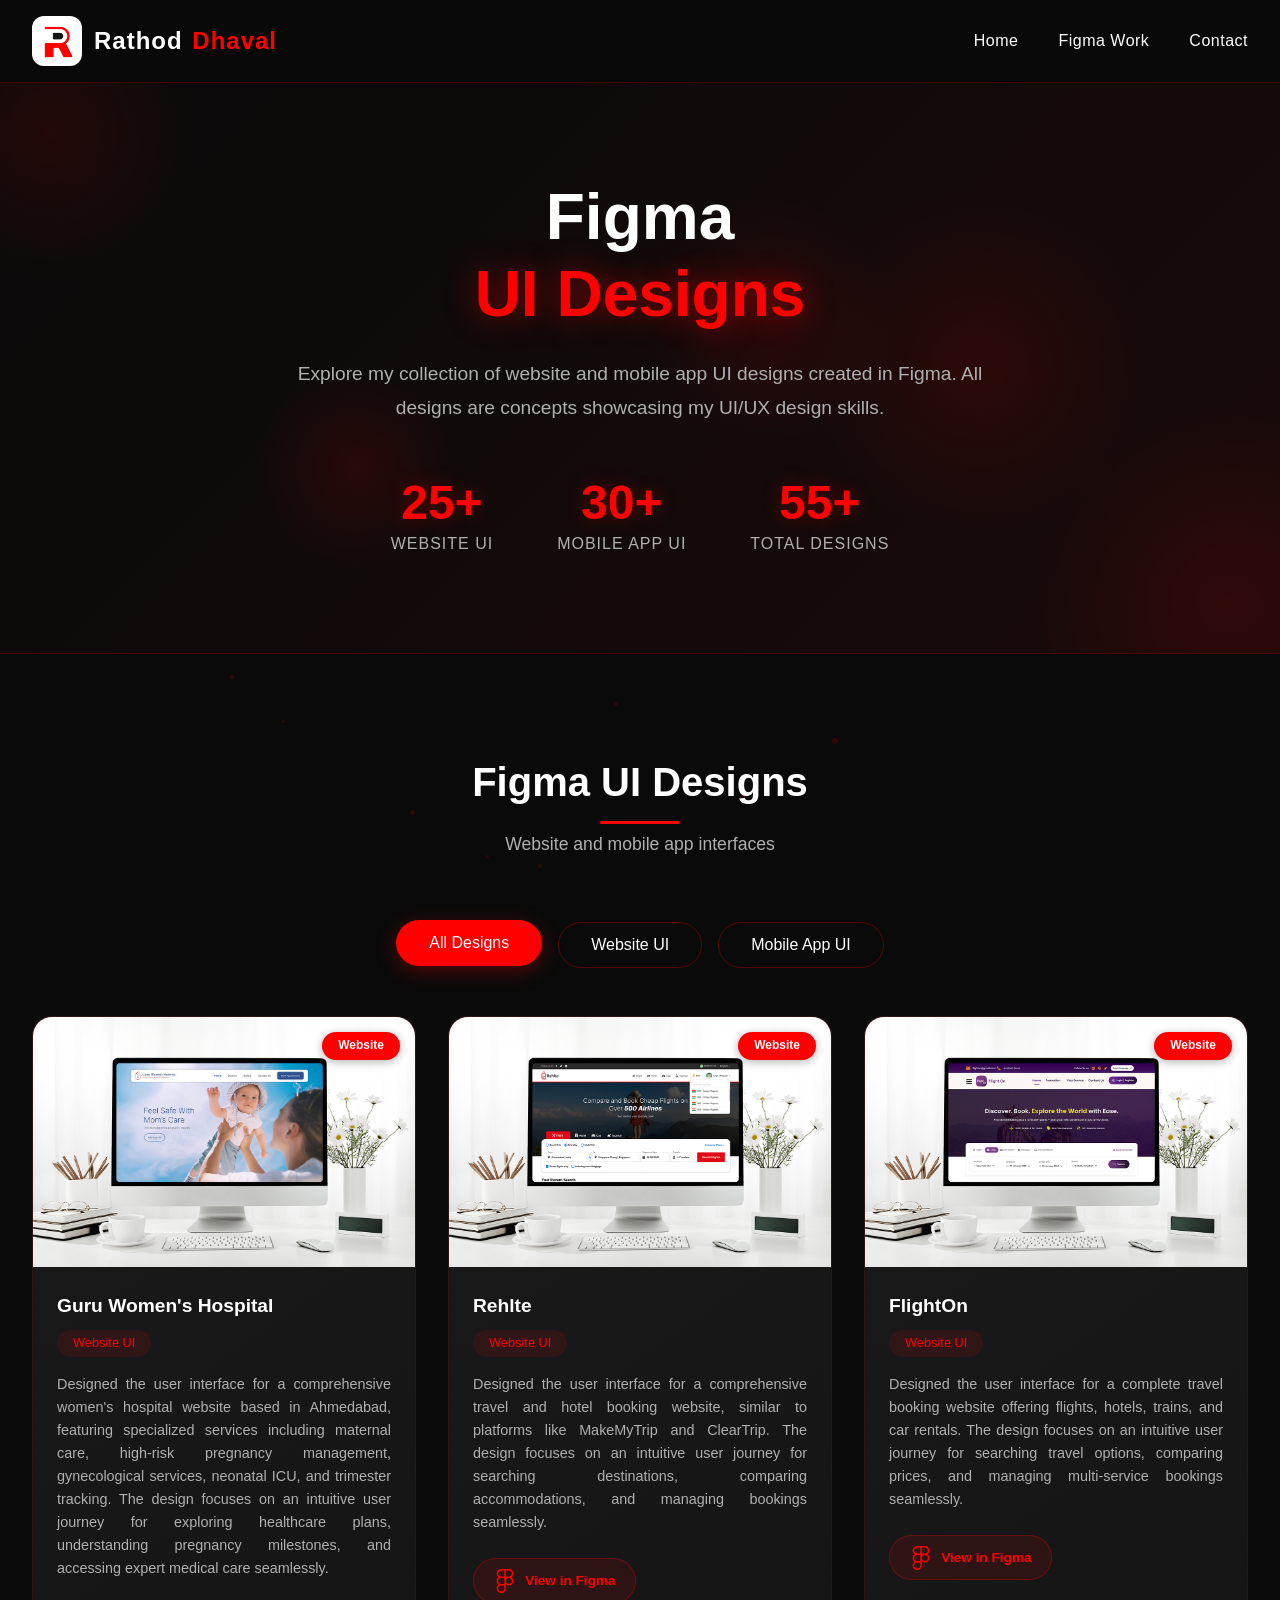
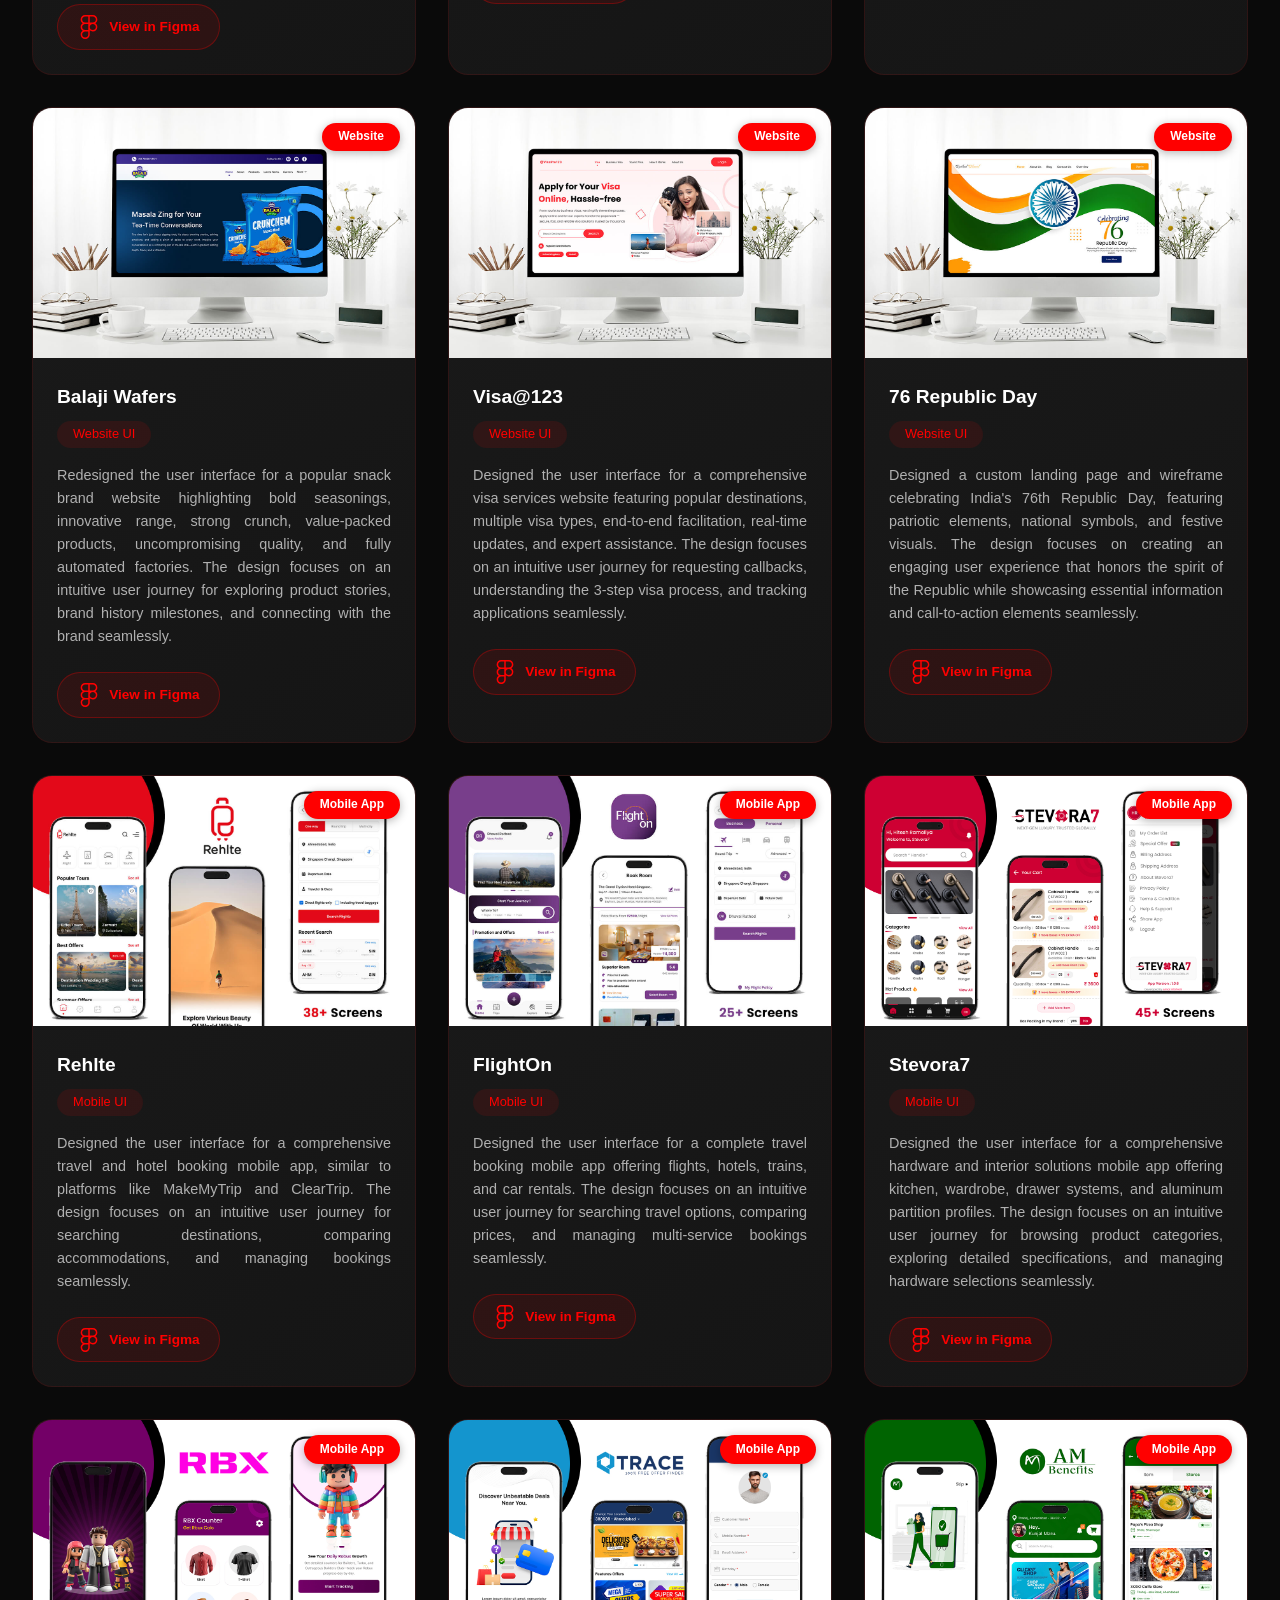
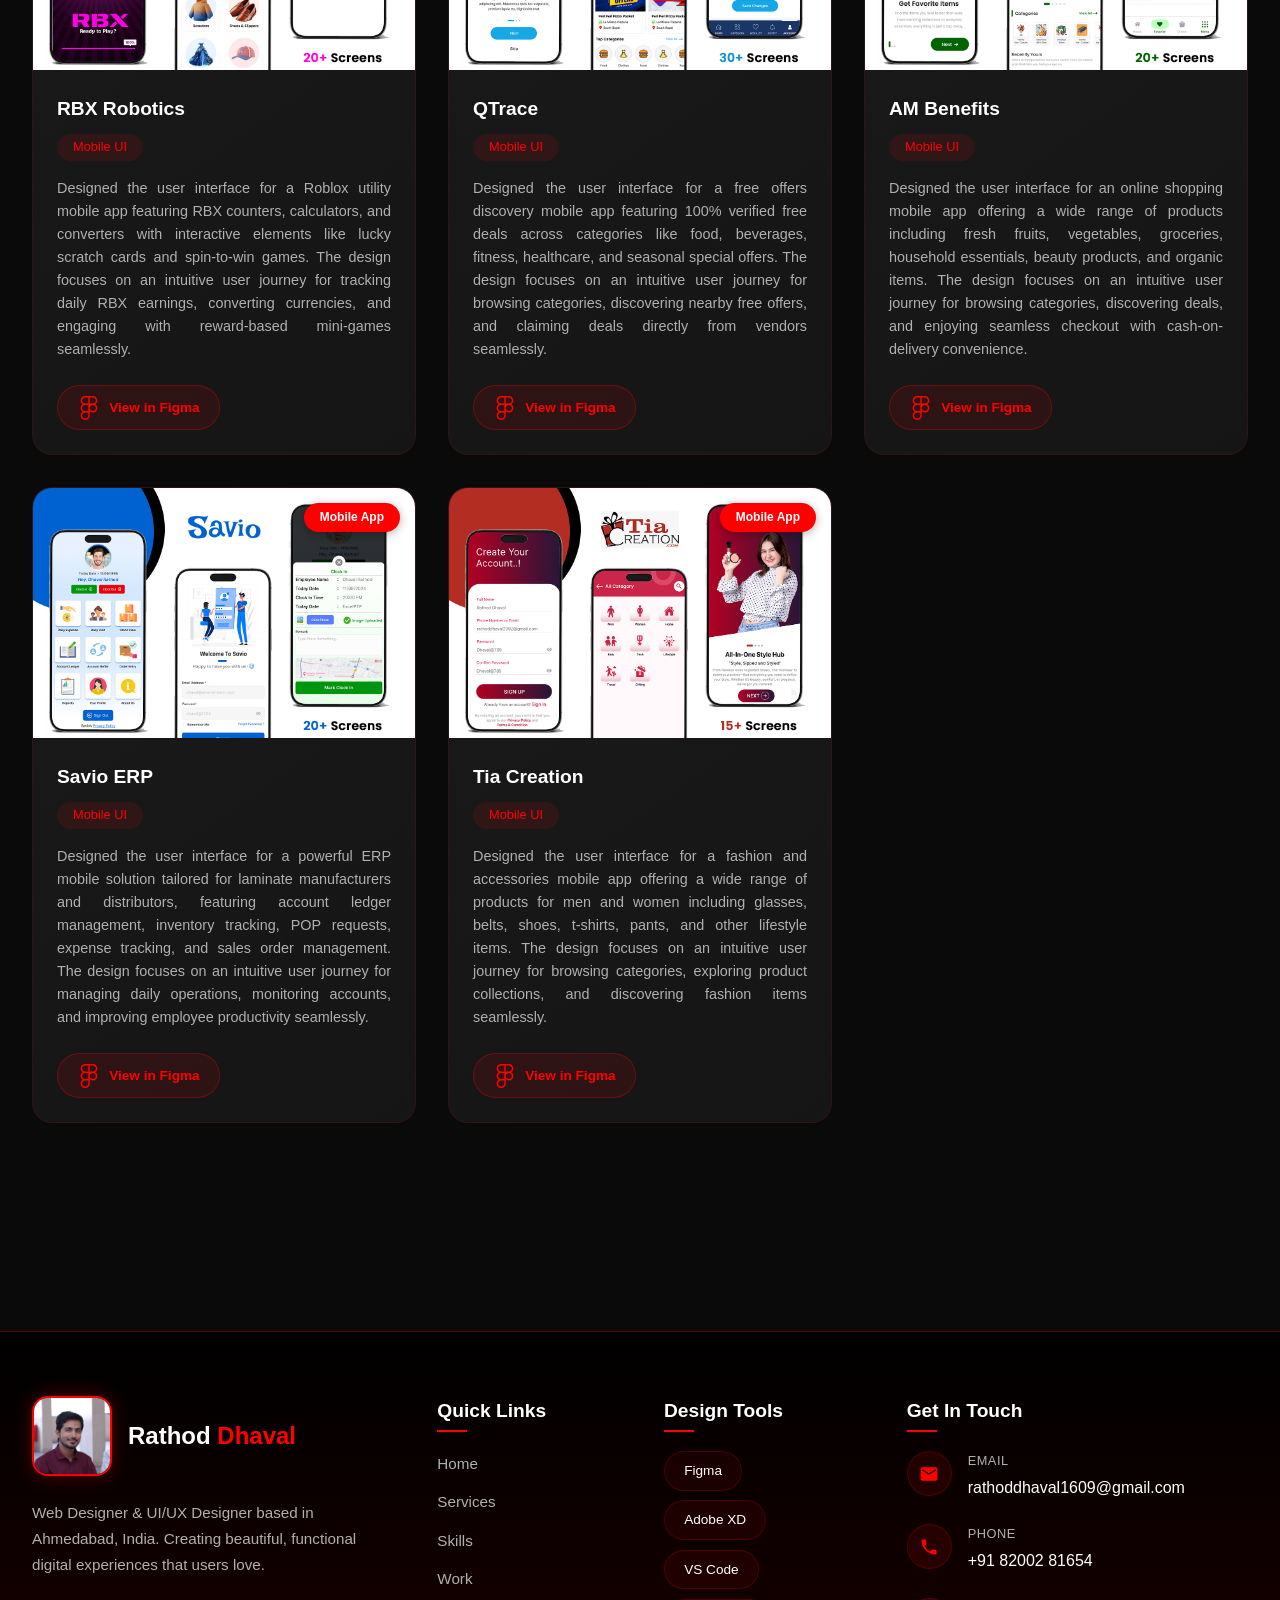
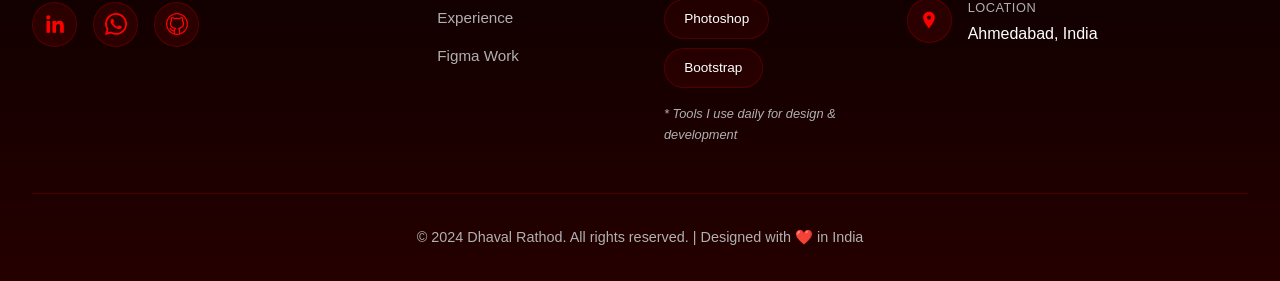
==== figma.html @ de75c8ab "done" ====
<!DOCTYPE html>
<html lang="en">

<head>
    <meta charset="UTF-8">
    <meta name="viewport" content="width=device-width, initial-scale=1.0">
    
    <!-- ========== SEO META TAGS ========== -->
    <title>Dhaval Rathod - Web Designer & UI/UX Designer Portfolio</title>
    <meta name="description" content="Explore Dhaval Rathod's Figma UI designs including website and mobile app interfaces. 25+ website designs and 30+ mobile app UI concepts.">
    <meta name="keywords" content="figma designs, UI design, website UI, mobile app UI, UI/UX designer, Ahmedabad">
    <meta name="author" content="Dhaval Rathod">
    
    <!-- ========== OPEN GRAPH / SOCIAL MEDIA META TAGS ========== -->
    <meta property="og:title" content="Figma UI Designs - Dhaval Rathod">
    <meta property="og:description" content="Collection of website and mobile app UI designs created in Figma">
    <meta property="og:image" content="img/figma-preview.jpg">
    <meta property="og:url" content="https://dhavalrathod.com/figma.html">
    <meta property="og:type" content="website">
    
    <!-- ========== FAVICON ========== -->
    <link rel="icon" type="image/png" href="img/favicon.png">
    
    <!-- ========== CSS FILES ========== -->
    <link rel="stylesheet" href="style.css">
    <link rel="stylesheet" href="responsive.css">
    
    <!-- ========== PRELOAD CRITICAL RESOURCES ========== -->
    <link rel="preload" as="image" href="img/logo.png">
    <link rel="preload" as="image" href="img/gemini.png">
    <link rel="preconnect" href="https://images.unsplash.com">
</head>

<body>
    <div class="dots-background">
        <div class="dot"></div><div class="dot"></div><div class="dot"></div><div class="dot"></div><div class="dot"></div>
        <div class="dot"></div><div class="dot"></div><div class="dot"></div><div class="dot"></div><div class="dot"></div>
        <div class="dot"></div><div class="dot"></div><div class="dot"></div><div class="dot"></div><div class="dot"></div>
        <div class="dot"></div><div class="dot"></div><div class="dot"></div><div class="dot"></div><div class="dot"></div>
        <div class="dot"></div><div class="dot"></div><div class="dot"></div><div class="dot"></div><div class="dot"></div>
        <div class="dot"></div><div class="dot"></div><div class="dot"></div><div class="dot"></div><div class="dot"></div>
    </div>

    <header class="header" id="header">
        <div class="nav-container">
            <!-- Logo with Red Dot -->
            <a href="index.html" class="logo" aria-label="Dhaval Rathod - Go to homepage">
                <div class="logo-dot">
                    <img src="img/logo.png" alt="Dhaval Rathod Logo" loading="eager">
                </div>
                <div class="logo-text">Rathod<span> Dhaval</span></div>
            </a>

            <!-- Hamburger Menu (Mobile) with ARIA attributes -->
            <button class="hamburger" id="hamburger" aria-label="Toggle navigation menu" aria-expanded="false" aria-controls="navMenu">
                <span class="hamburger-line"></span>
                <span class="hamburger-line"></span>
                <span class="hamburger-line"></span>
            </button>
            

            <!-- Navigation Links -->
            <ul class="nav-menu" id="navMenu" role="navigation">
                <li class="nav-item"><a href="index.html" class="nav-link-new">Home</a></li>
                <li class="nav-item"><a href="#figmawork" class="nav-link">Figma Work</a></li>
                <li class="nav-item"><a href="#contact" class="nav-link">Contact</a></li>
            </ul>
        </div>
    </header>
    <section class="figma-hero">
        <!-- Animated background circles -->
        <div class="hero-circles">
            <div class="circle"></div>
            <div class="circle"></div>
            <div class="circle"></div>
            <div class="circle"></div>
            <div class="circle"></div>
        </div>

        <div class="container">
            <h1 class="figma-hero-title">
                <span class="title-line">Figma</span>
                <span class="title-line highlight">UI Designs</span>
            </h1>
            <p class="figma-hero-description">
                Explore my collection of website and mobile app UI designs created in Figma. 
                All designs are concepts showcasing my UI/UX design skills.
            </p>
            
            <div class="figma-stats">
                <div class="stat-item">
                    <span class="stat-number">25+</span>
                    <span class="stat-label">Website UI</span>
                </div>
                <div class="stat-item">
                    <span class="stat-number">30+</span>
                    <span class="stat-label">Mobile App UI</span>
                </div>
                <div class="stat-item">
                    <span class="stat-number">55+</span>
                    <span class="stat-label">Total Designs</span>
                </div>
            </div>
        </div>
    </section>

    <section class="section" id="figmawork">
        <div class="container">

            <div class="section-header">
                    <h2 class="section-title">Figma UI Designs</h2>
                    <p class="section-subtitle">Website and mobile app interfaces</p>
                </div>
            <div class="figma-categories">
                <button class="category-btn active" data-category="all">All Designs</button>
                <button class="category-btn" data-category="website">Website UI</button>
                <button class="category-btn" data-category="mobile">Mobile App UI</button>
            </div>

            <!-- Figma Designs Grid -->
            <div class="figma-grid" id="figmaGrid">
                <!-- Website Designs (8 cards) -->

                <div class="figma-card" data-category="website">
                    <div class="figma-card-image">
                        <span class="figma-card-tag">Website</span>
                        <img src="img/web-3.jpg" alt="Guru Women's Hospital website UI design showing maternal care, pregnancy services, and neonatal ICU information" loading="lazy">
                    </div>
                    <div class="figma-card-content">
                        <h3 class="figma-card-title">Guru Women's Hospital</h3>
                        <span class="figma-card-category">Website UI</span>
                        <p class="figma-card-description">Designed the user interface for a comprehensive women's hospital website based in Ahmedabad, featuring specialized services including maternal care, high-risk pregnancy management, gynecological services, neonatal ICU, and trimester tracking. The design focuses on an intuitive user journey for exploring healthcare plans, understanding pregnancy milestones, and accessing expert medical care seamlessly.</p>
                        <div class="figma-card-footer">
                             <a href="https://www.figma.com/design/XOnDxW8x7UtIGSKCRBLIj0/Guru-Womens?node-id=2-17&t=K42PNx86v3MW7D5Z-1" class="figma-btn" target="_blank">
                               <svg xmlns="http://www.w3.org/2000/svg" version="1.1" xmlns:xlink="http://www.w3.org/1999/xlink" width="512" height="512" x="0" y="0" viewBox="0 0 512 512" style="enable-background:new 0 0 512 512" xml:space="preserve" class=""><g><path d="M390.65 175.9c26.08-17.14 43.33-46.65 43.33-80.11C433.98 42.97 391 0 338.18 0H173.82C121 0 78.02 42.97 78.02 95.79c0 33.46 17.25 62.97 43.33 80.11-26.08 17.13-43.33 46.64-43.33 80.1s17.25 62.97 43.33 80.11c-26.08 17.12-43.33 46.64-43.33 80.1 0 52.82 43.21 95.79 96.31 95.79 53.68 0 97.36-43.44 97.36-96.83v-88.34c17.02 15.51 39.63 24.96 64.41 24.96h2.08c52.82 0 95.8-42.97 95.8-95.79 0-33.46-17.25-62.97-43.33-80.1zM271.69 31.38h66.49c35.52 0 64.42 28.89 64.42 64.41s-28.9 64.42-64.42 64.42h-66.49V31.38zM109.4 95.79c0-35.52 28.9-64.41 64.42-64.41h66.49v128.83h-66.49c-35.52 0-64.42-28.9-64.42-64.42zm0 160.21c0-35.52 28.9-64.41 64.42-64.41h66.49v128.83h-66.9c-35.33-.22-64.01-29.04-64.01-64.42zm130.91 159.17c0 36.09-29.6 65.45-65.98 65.45-35.8 0-64.93-28.89-64.93-64.41s28.9-64.42 64.42-64.42h66.49v63.38zm97.87-94.75h-2.08c-35.52 0-64.41-28.9-64.41-64.42s28.89-64.41 64.41-64.41h2.08c35.52 0 64.42 28.89 64.42 64.41s-28.9 64.42-64.42 64.42z"  opacity="1" ></path><path d="M173.82 320.41c-.14 0-.27 0-.41.01h66.9v-.01h-66.49z"  opacity="1" ></path></g></svg>
                                View in Figma
                            </a>
                        </div>
                    </div>
                </div>

                 <div class="figma-card" data-category="website">
                    <div class="figma-card-image">
                        <span class="figma-card-tag">Website</span>
                        <img src="img/web-5.jpg" alt="Rehlte travel website UI design showing hotel search, destination options, and booking interface" loading="lazy">
                    </div>
                    <div class="figma-card-content">
                        <h3 class="figma-card-title">Rehlte</h3>
                        <span class="figma-card-category">Website UI</span>
                        <p class="figma-card-description">Designed the user interface for a comprehensive travel and hotel booking website, similar to platforms like MakeMyTrip and ClearTrip. The design focuses on an intuitive user journey for searching destinations, comparing accommodations, and managing bookings seamlessly.</p>
                        <div class="figma-card-footer">
                             <a href="https://www.figma.com/design/GGoF1xACKAahN3qnjOe0UB/Rehlte---EN---Web---Flight-Search?node-id=0-1&t=vWGx4HZ81gQic1y3-1" class="figma-btn" target="_blank">
                               <svg xmlns="http://www.w3.org/2000/svg" version="1.1" xmlns:xlink="http://www.w3.org/1999/xlink" width="512" height="512" x="0" y="0" viewBox="0 0 512 512" style="enable-background:new 0 0 512 512" xml:space="preserve" class=""><g><path d="M390.65 175.9c26.08-17.14 43.33-46.65 43.33-80.11C433.98 42.97 391 0 338.18 0H173.82C121 0 78.02 42.97 78.02 95.79c0 33.46 17.25 62.97 43.33 80.11-26.08 17.13-43.33 46.64-43.33 80.1s17.25 62.97 43.33 80.11c-26.08 17.12-43.33 46.64-43.33 80.1 0 52.82 43.21 95.79 96.31 95.79 53.68 0 97.36-43.44 97.36-96.83v-88.34c17.02 15.51 39.63 24.96 64.41 24.96h2.08c52.82 0 95.8-42.97 95.8-95.79 0-33.46-17.25-62.97-43.33-80.1zM271.69 31.38h66.49c35.52 0 64.42 28.89 64.42 64.41s-28.9 64.42-64.42 64.42h-66.49V31.38zM109.4 95.79c0-35.52 28.9-64.41 64.42-64.41h66.49v128.83h-66.49c-35.52 0-64.42-28.9-64.42-64.42zm0 160.21c0-35.52 28.9-64.41 64.42-64.41h66.49v128.83h-66.9c-35.33-.22-64.01-29.04-64.01-64.42zm130.91 159.17c0 36.09-29.6 65.45-65.98 65.45-35.8 0-64.93-28.89-64.93-64.41s28.9-64.42 64.42-64.42h66.49v63.38zm97.87-94.75h-2.08c-35.52 0-64.41-28.9-64.41-64.42s28.89-64.41 64.41-64.41h2.08c35.52 0 64.42 28.89 64.42 64.41s-28.9 64.42-64.42 64.42z"  opacity="1" ></path><path d="M173.82 320.41c-.14 0-.27 0-.41.01h66.9v-.01h-66.49z"  opacity="1" ></path></g></svg>
                                View in Figma
                            </a>
                        </div>
                    </div>
                </div>

                <div class="figma-card" data-category="website">
                    <div class="figma-card-image">
                        <span class="figma-card-tag">Website</span>
                        <img src="img/web-4.jpg" alt="FlightOn travel website UI design showing flight search, hotel listings, and multi-service booking interface" loading="lazy">
                    </div>
                    <div class="figma-card-content">
                        <h3 class="figma-card-title">FlightOn</h3>
                        <span class="figma-card-category">Website UI</span>
                        <p class="figma-card-description">Designed the user interface for a complete travel booking website offering flights, hotels, trains, and car rentals. The design focuses on an intuitive user journey for searching travel options, comparing prices, and managing multi-service bookings seamlessly.</p>
                        <div class="figma-card-footer">
                             <a href="https://www.figma.com/design/E11h395UtHJtw2T9koG74b/Flight-On-Lattest?node-id=0-1&t=wNnixSEbhijdAX6Z-1" class="figma-btn" target="_blank">
                               <svg xmlns="http://www.w3.org/2000/svg" version="1.1" xmlns:xlink="http://www.w3.org/1999/xlink" width="512" height="512" x="0" y="0" viewBox="0 0 512 512" style="enable-background:new 0 0 512 512" xml:space="preserve" class=""><g><path d="M390.65 175.9c26.08-17.14 43.33-46.65 43.33-80.11C433.98 42.97 391 0 338.18 0H173.82C121 0 78.02 42.97 78.02 95.79c0 33.46 17.25 62.97 43.33 80.11-26.08 17.13-43.33 46.64-43.33 80.1s17.25 62.97 43.33 80.11c-26.08 17.12-43.33 46.64-43.33 80.1 0 52.82 43.21 95.79 96.31 95.79 53.68 0 97.36-43.44 97.36-96.83v-88.34c17.02 15.51 39.63 24.96 64.41 24.96h2.08c52.82 0 95.8-42.97 95.8-95.79 0-33.46-17.25-62.97-43.33-80.1zM271.69 31.38h66.49c35.52 0 64.42 28.89 64.42 64.41s-28.9 64.42-64.42 64.42h-66.49V31.38zM109.4 95.79c0-35.52 28.9-64.41 64.42-64.41h66.49v128.83h-66.49c-35.52 0-64.42-28.9-64.42-64.42zm0 160.21c0-35.52 28.9-64.41 64.42-64.41h66.49v128.83h-66.9c-35.33-.22-64.01-29.04-64.01-64.42zm130.91 159.17c0 36.09-29.6 65.45-65.98 65.45-35.8 0-64.93-28.89-64.93-64.41s28.9-64.42 64.42-64.42h66.49v63.38zm97.87-94.75h-2.08c-35.52 0-64.41-28.9-64.41-64.42s28.89-64.41 64.41-64.41h2.08c35.52 0 64.42 28.89 64.42 64.41s-28.9 64.42-64.42 64.42z"  opacity="1" ></path><path d="M173.82 320.41c-.14 0-.27 0-.41.01h66.9v-.01h-66.49z"  opacity="1" ></path></g></svg>
                                View in Figma
                            </a>
                        </div>
                    </div>
                </div>

                <div class="figma-card" data-category="website">
                    <div class="figma-card-image">
                        <span class="figma-card-tag">Website</span>
                        <img src="img/web-1.jpg" alt="Balaji Wafers website redesign UI showing snack products, brand story, and quality highlights" loading="lazy">
                    </div>
                    <div class="figma-card-content">
                        <h3 class="figma-card-title">Balaji Wafers</h3>
                        <span class="figma-card-category">Website UI</span>
                        <p class="figma-card-description">Redesigned the user interface for a popular snack brand website highlighting bold seasonings, innovative range, strong crunch, value-packed products, uncompromising quality, and fully automated factories. The design focuses on an intuitive user journey for exploring product stories, brand history milestones, and connecting with the brand seamlessly.</p>
                        <div class="figma-card-footer">
                             <a href="https://www.figma.com/design/NW0DWTSAX4QTMibeJNj17q/Balaji?node-id=0-1&t=Vrkv1X7w20OR9Ley-1" class="figma-btn" target="_blank">
                               <svg xmlns="http://www.w3.org/2000/svg" version="1.1" xmlns:xlink="http://www.w3.org/1999/xlink" width="512" height="512" x="0" y="0" viewBox="0 0 512 512" style="enable-background:new 0 0 512 512" xml:space="preserve" class=""><g><path d="M390.65 175.9c26.08-17.14 43.33-46.65 43.33-80.11C433.98 42.97 391 0 338.18 0H173.82C121 0 78.02 42.97 78.02 95.79c0 33.46 17.25 62.97 43.33 80.11-26.08 17.13-43.33 46.64-43.33 80.1s17.25 62.97 43.33 80.11c-26.08 17.12-43.33 46.64-43.33 80.1 0 52.82 43.21 95.79 96.31 95.79 53.68 0 97.36-43.44 97.36-96.83v-88.34c17.02 15.51 39.63 24.96 64.41 24.96h2.08c52.82 0 95.8-42.97 95.8-95.79 0-33.46-17.25-62.97-43.33-80.1zM271.69 31.38h66.49c35.52 0 64.42 28.89 64.42 64.41s-28.9 64.42-64.42 64.42h-66.49V31.38zM109.4 95.79c0-35.52 28.9-64.41 64.42-64.41h66.49v128.83h-66.49c-35.52 0-64.42-28.9-64.42-64.42zm0 160.21c0-35.52 28.9-64.41 64.42-64.41h66.49v128.83h-66.9c-35.33-.22-64.01-29.04-64.01-64.42zm130.91 159.17c0 36.09-29.6 65.45-65.98 65.45-35.8 0-64.93-28.89-64.93-64.41s28.9-64.42 64.42-64.42h66.49v63.38zm97.87-94.75h-2.08c-35.52 0-64.41-28.9-64.41-64.42s28.89-64.41 64.41-64.41h2.08c35.52 0 64.42 28.89 64.42 64.41s-28.9 64.42-64.42 64.42z"  opacity="1" ></path><path d="M173.82 320.41c-.14 0-.27 0-.41.01h66.9v-.01h-66.49z"  opacity="1" ></path></g></svg>
                                View in Figma
                            </a>
                        </div>
                    </div>
                </div>

                 <div class="figma-card" data-category="website">
                    <div class="figma-card-image">
                        <span class="figma-card-tag">Website</span>
                        <img src="img/web-2.jpg" alt="Visa@123 website UI design showing visa services, popular destinations, and 3-step application process" loading="lazy">
                    </div>
                    <div class="figma-card-content">
                        <h3 class="figma-card-title">Visa@123</h3>
                        <span class="figma-card-category">Website UI</span>
                        <p class="figma-card-description">Designed the user interface for a comprehensive visa services website featuring popular destinations, multiple visa types, end-to-end facilitation, real-time updates, and expert assistance. The design focuses on an intuitive user journey for requesting callbacks, understanding the 3-step visa process, and tracking applications seamlessly.</p>
                        <div class="figma-card-footer">
                             <a href="https://www.figma.com/design/adVXvS3Co825wwBc6aMDLR/VisaService?node-id=0-1&t=x8XnFAlLVZpCM0l0-1" class="figma-btn" target="_blank">
                               <svg xmlns="http://www.w3.org/2000/svg" version="1.1" xmlns:xlink="http://www.w3.org/1999/xlink" width="512" height="512" x="0" y="0" viewBox="0 0 512 512" style="enable-background:new 0 0 512 512" xml:space="preserve" class=""><g><path d="M390.65 175.9c26.08-17.14 43.33-46.65 43.33-80.11C433.98 42.97 391 0 338.18 0H173.82C121 0 78.02 42.97 78.02 95.79c0 33.46 17.25 62.97 43.33 80.11-26.08 17.13-43.33 46.64-43.33 80.1s17.25 62.97 43.33 80.11c-26.08 17.12-43.33 46.64-43.33 80.1 0 52.82 43.21 95.79 96.31 95.79 53.68 0 97.36-43.44 97.36-96.83v-88.34c17.02 15.51 39.63 24.96 64.41 24.96h2.08c52.82 0 95.8-42.97 95.8-95.79 0-33.46-17.25-62.97-43.33-80.1zM271.69 31.38h66.49c35.52 0 64.42 28.89 64.42 64.41s-28.9 64.42-64.42 64.42h-66.49V31.38zM109.4 95.79c0-35.52 28.9-64.41 64.42-64.41h66.49v128.83h-66.49c-35.52 0-64.42-28.9-64.42-64.42zm0 160.21c0-35.52 28.9-64.41 64.42-64.41h66.49v128.83h-66.9c-35.33-.22-64.01-29.04-64.01-64.42zm130.91 159.17c0 36.09-29.6 65.45-65.98 65.45-35.8 0-64.93-28.89-64.93-64.41s28.9-64.42 64.42-64.42h66.49v63.38zm97.87-94.75h-2.08c-35.52 0-64.41-28.9-64.41-64.42s28.89-64.41 64.41-64.41h2.08c35.52 0 64.42 28.89 64.42 64.41s-28.9 64.42-64.42 64.42z"  opacity="1" ></path><path d="M173.82 320.41c-.14 0-.27 0-.41.01h66.9v-.01h-66.49z"  opacity="1" ></path></g></svg>
                                View in Figma
                            </a>
                        </div>
                    </div>
                </div>

                


                 

                 

                <div class="figma-card" data-category="website">
                    <div class="figma-card-image">
                        <span class="figma-card-tag">Website</span>
                        <img src="img/web-7.jpg" alt="76 Republic Day India landing page UI design with patriotic theme and national symbols" loading="lazy">
                    </div>
                    <div class="figma-card-content">
                        <h3 class="figma-card-title">76 Republic Day</h3>
                        <span class="figma-card-category">Website UI</span>
                        <p class="figma-card-description">Designed a custom landing page and wireframe celebrating India's 76th Republic Day, featuring patriotic elements, national symbols, and festive visuals. The design focuses on creating an engaging user experience that honors the spirit of the Republic while showcasing essential information and call-to-action elements seamlessly.</p>
                        <div class="figma-card-footer">
                             <a href="https://www.figma.com/design/h9X0gPbmtsYCY58G2Vgalh/Republic-Wireframe?node-id=0-1&t=0niH6F1B7wr6Cwlj-1" class="figma-btn" target="_blank">
                               <svg xmlns="http://www.w3.org/2000/svg" version="1.1" xmlns:xlink="http://www.w3.org/1999/xlink" width="512" height="512" x="0" y="0" viewBox="0 0 512 512" style="enable-background:new 0 0 512 512" xml:space="preserve" class=""><g><path d="M390.65 175.9c26.08-17.14 43.33-46.65 43.33-80.11C433.98 42.97 391 0 338.18 0H173.82C121 0 78.02 42.97 78.02 95.79c0 33.46 17.25 62.97 43.33 80.11-26.08 17.13-43.33 46.64-43.33 80.1s17.25 62.97 43.33 80.11c-26.08 17.12-43.33 46.64-43.33 80.1 0 52.82 43.21 95.79 96.31 95.79 53.68 0 97.36-43.44 97.36-96.83v-88.34c17.02 15.51 39.63 24.96 64.41 24.96h2.08c52.82 0 95.8-42.97 95.8-95.79 0-33.46-17.25-62.97-43.33-80.1zM271.69 31.38h66.49c35.52 0 64.42 28.89 64.42 64.41s-28.9 64.42-64.42 64.42h-66.49V31.38zM109.4 95.79c0-35.52 28.9-64.41 64.42-64.41h66.49v128.83h-66.49c-35.52 0-64.42-28.9-64.42-64.42zm0 160.21c0-35.52 28.9-64.41 64.42-64.41h66.49v128.83h-66.9c-35.33-.22-64.01-29.04-64.01-64.42zm130.91 159.17c0 36.09-29.6 65.45-65.98 65.45-35.8 0-64.93-28.89-64.93-64.41s28.9-64.42 64.42-64.42h66.49v63.38zm97.87-94.75h-2.08c-35.52 0-64.41-28.9-64.41-64.42s28.89-64.41 64.41-64.41h2.08c35.52 0 64.42 28.89 64.42 64.41s-28.9 64.42-64.42 64.42z"  opacity="1" ></path><path d="M173.82 320.41c-.14 0-.27 0-.41.01h66.9v-.01h-66.49z"  opacity="1" ></path></g></svg>
                                View in Figma
                            </a>
                        </div>
                    </div>
                </div>



                <!-- Mobile App Designs (6 cards) -->
                <div class="figma-card" data-category="mobile">
                    <div class="figma-card-image">
                        <span class="figma-card-tag">Mobile App</span>
                        <img src="img/mob-1.jpg" alt="Rehlte travel booking app UI design showing hotel search and booking interface" loading="lazy">
                    </div>
                    <div class="figma-card-content">
                        <h3 class="figma-card-title">Rehlte</h3>
                        <span class="figma-card-category">Mobile UI</span>
                        <p class="figma-card-description">Designed the user interface for a comprehensive travel and hotel booking mobile app, similar to platforms like MakeMyTrip and ClearTrip. The design focuses on an intuitive user journey for searching destinations, comparing accommodations, and managing bookings seamlessly.</p>
                        <div class="figma-card-footer">
                            <a href="https://www.figma.com/design/j0jZHeIO6CbSuD64Anmo4u/Rehlte---Mobile-App---EN?node-id=0-1&t=bRQZlLyuRGl1m90e-1" class="figma-btn" target="_blank">
                               <svg xmlns="http://www.w3.org/2000/svg" version="1.1" xmlns:xlink="http://www.w3.org/1999/xlink" width="512" height="512" x="0" y="0" viewBox="0 0 512 512" style="enable-background:new 0 0 512 512" xml:space="preserve" class=""><g><path d="M390.65 175.9c26.08-17.14 43.33-46.65 43.33-80.11C433.98 42.97 391 0 338.18 0H173.82C121 0 78.02 42.97 78.02 95.79c0 33.46 17.25 62.97 43.33 80.11-26.08 17.13-43.33 46.64-43.33 80.1s17.25 62.97 43.33 80.11c-26.08 17.12-43.33 46.64-43.33 80.1 0 52.82 43.21 95.79 96.31 95.79 53.68 0 97.36-43.44 97.36-96.83v-88.34c17.02 15.51 39.63 24.96 64.41 24.96h2.08c52.82 0 95.8-42.97 95.8-95.79 0-33.46-17.25-62.97-43.33-80.1zM271.69 31.38h66.49c35.52 0 64.42 28.89 64.42 64.41s-28.9 64.42-64.42 64.42h-66.49V31.38zM109.4 95.79c0-35.52 28.9-64.41 64.42-64.41h66.49v128.83h-66.49c-35.52 0-64.42-28.9-64.42-64.42zm0 160.21c0-35.52 28.9-64.41 64.42-64.41h66.49v128.83h-66.9c-35.33-.22-64.01-29.04-64.01-64.42zm130.91 159.17c0 36.09-29.6 65.45-65.98 65.45-35.8 0-64.93-28.89-64.93-64.41s28.9-64.42 64.42-64.42h66.49v63.38zm97.87-94.75h-2.08c-35.52 0-64.41-28.9-64.41-64.42s28.89-64.41 64.41-64.41h2.08c35.52 0 64.42 28.89 64.42 64.41s-28.9 64.42-64.42 64.42z"  opacity="1" ></path><path d="M173.82 320.41c-.14 0-.27 0-.41.01h66.9v-.01h-66.49z"  opacity="1" ></path></g></svg>
                                View in Figma
                            </a>
                        </div>
                    </div>
                </div>

                <div class="figma-card" data-category="mobile">
                    <div class="figma-card-image">
                        <span class="figma-card-tag">Mobile App</span>
                        <img src="img/mob-2.jpg" alt="FlightOn travel booking app UI design showing flight search, hotel listings, and train booking interface" loading="lazy">
                    </div>
                    <div class="figma-card-content">
                        <h3 class="figma-card-title">FlightOn</h3>
                        <span class="figma-card-category">Mobile UI</span>
                        <p class="figma-card-description">Designed the user interface for a complete travel booking mobile app offering flights, hotels, trains, and car rentals. The design focuses on an intuitive user journey for searching travel options, comparing prices, and managing multi-service bookings seamlessly.</p>
                        <div class="figma-card-footer">
                             <a href="https://www.figma.com/design/BzhfZRzo5BfC6YBjNRHVUr/Flight-On---Mobile-App?node-id=0-1&t=KZOFzZ64fBRWBPzU-1" class="figma-btn" target="_blank">
                               <svg xmlns="http://www.w3.org/2000/svg" version="1.1" xmlns:xlink="http://www.w3.org/1999/xlink" width="512" height="512" x="0" y="0" viewBox="0 0 512 512" style="enable-background:new 0 0 512 512" xml:space="preserve" class=""><g><path d="M390.65 175.9c26.08-17.14 43.33-46.65 43.33-80.11C433.98 42.97 391 0 338.18 0H173.82C121 0 78.02 42.97 78.02 95.79c0 33.46 17.25 62.97 43.33 80.11-26.08 17.13-43.33 46.64-43.33 80.1s17.25 62.97 43.33 80.11c-26.08 17.12-43.33 46.64-43.33 80.1 0 52.82 43.21 95.79 96.31 95.79 53.68 0 97.36-43.44 97.36-96.83v-88.34c17.02 15.51 39.63 24.96 64.41 24.96h2.08c52.82 0 95.8-42.97 95.8-95.79 0-33.46-17.25-62.97-43.33-80.1zM271.69 31.38h66.49c35.52 0 64.42 28.89 64.42 64.41s-28.9 64.42-64.42 64.42h-66.49V31.38zM109.4 95.79c0-35.52 28.9-64.41 64.42-64.41h66.49v128.83h-66.49c-35.52 0-64.42-28.9-64.42-64.42zm0 160.21c0-35.52 28.9-64.41 64.42-64.41h66.49v128.83h-66.9c-35.33-.22-64.01-29.04-64.01-64.42zm130.91 159.17c0 36.09-29.6 65.45-65.98 65.45-35.8 0-64.93-28.89-64.93-64.41s28.9-64.42 64.42-64.42h66.49v63.38zm97.87-94.75h-2.08c-35.52 0-64.41-28.9-64.41-64.42s28.89-64.41 64.41-64.41h2.08c35.52 0 64.42 28.89 64.42 64.41s-28.9 64.42-64.42 64.42z"  opacity="1" ></path><path d="M173.82 320.41c-.14 0-.27 0-.41.01h66.9v-.01h-66.49z"  opacity="1" ></path></g></svg>
                                View in Figma
                            </a>
                        </div>
                    </div>
                </div>

                <div class="figma-card" data-category="mobile">
                    <div class="figma-card-image">
                        <span class="figma-card-tag">Mobile App</span>
                        <img src="img/mob-3.jpg" alt="Stevora7 hardware and interior solutions app UI design showing kitchen hardware, wardrobe systems, and aluminum partition products" loading="lazy">
                    </div>
                    <div class="figma-card-content">
                        <h3 class="figma-card-title">Stevora7</h3>
                        <span class="figma-card-category">Mobile UI</span>
                        <p class="figma-card-description">Designed the user interface for a comprehensive hardware and interior solutions mobile app offering kitchen, wardrobe, drawer systems, and aluminum partition profiles. The design focuses on an intuitive user journey for browsing product categories, exploring detailed specifications, and managing hardware selections seamlessly.</p>
                        <div class="figma-card-footer">
                            <a href="https://www.figma.com/design/yVbMv9DaeJL2ljFg0xPTzf/Stevora7---Final-Mobile-App?node-id=0-1&t=LCOT4xsUVB6q8Dka-1" class="figma-btn" target="_blank">
                               <svg xmlns="http://www.w3.org/2000/svg" version="1.1" xmlns:xlink="http://www.w3.org/1999/xlink" width="512" height="512" x="0" y="0" viewBox="0 0 512 512" style="enable-background:new 0 0 512 512" xml:space="preserve" class=""><g><path d="M390.65 175.9c26.08-17.14 43.33-46.65 43.33-80.11C433.98 42.97 391 0 338.18 0H173.82C121 0 78.02 42.97 78.02 95.79c0 33.46 17.25 62.97 43.33 80.11-26.08 17.13-43.33 46.64-43.33 80.1s17.25 62.97 43.33 80.11c-26.08 17.12-43.33 46.64-43.33 80.1 0 52.82 43.21 95.79 96.31 95.79 53.68 0 97.36-43.44 97.36-96.83v-88.34c17.02 15.51 39.63 24.96 64.41 24.96h2.08c52.82 0 95.8-42.97 95.8-95.79 0-33.46-17.25-62.97-43.33-80.1zM271.69 31.38h66.49c35.52 0 64.42 28.89 64.42 64.41s-28.9 64.42-64.42 64.42h-66.49V31.38zM109.4 95.79c0-35.52 28.9-64.41 64.42-64.41h66.49v128.83h-66.49c-35.52 0-64.42-28.9-64.42-64.42zm0 160.21c0-35.52 28.9-64.41 64.42-64.41h66.49v128.83h-66.9c-35.33-.22-64.01-29.04-64.01-64.42zm130.91 159.17c0 36.09-29.6 65.45-65.98 65.45-35.8 0-64.93-28.89-64.93-64.41s28.9-64.42 64.42-64.42h66.49v63.38zm97.87-94.75h-2.08c-35.52 0-64.41-28.9-64.41-64.42s28.89-64.41 64.41-64.41h2.08c35.52 0 64.42 28.89 64.42 64.41s-28.9 64.42-64.42 64.42z"  opacity="1" ></path><path d="M173.82 320.41c-.14 0-.27 0-.41.01h66.9v-.01h-66.49z"  opacity="1" ></path></g></svg>
                                View in Figma
                            </a>
                        </div>
                    </div>
                </div>

                <div class="figma-card" data-category="mobile">
                    <div class="figma-card-image">
                        <span class="figma-card-tag">Mobile App</span>
                        <img src="img/mob-4.jpg" alt="RBX Robotics mobile app UI design showing RBX counter, calculator interface, and reward games like lucky scratch and spin to win" loading="lazy">
                    </div>
                    <div class="figma-card-content">
                        <h3 class="figma-card-title"> RBX Robotics</h3>
                        <span class="figma-card-category">Mobile UI</span>
                        <p class="figma-card-description">Designed the user interface for a Roblox utility mobile app featuring RBX counters, calculators, and converters with interactive elements like lucky scratch cards and spin-to-win games. The design focuses on an intuitive user journey for tracking daily RBX earnings, converting currencies, and engaging with reward-based mini-games seamlessly.</p>
                        <div class="figma-card-footer">
                           <a href="https://www.figma.com/design/yVbMv9DaeJL2ljFg0xPTzf/Stevora7---Final-Mobile-App?node-id=0-1&t=LCOT4xsUVB6q8Dka-1" class="figma-btn" target="_blank">
                               <svg xmlns="http://www.w3.org/2000/svg" version="1.1" xmlns:xlink="http://www.w3.org/1999/xlink" width="512" height="512" x="0" y="0" viewBox="0 0 512 512" style="enable-background:new 0 0 512 512" xml:space="preserve" class=""><g><path d="M390.65 175.9c26.08-17.14 43.33-46.65 43.33-80.11C433.98 42.97 391 0 338.18 0H173.82C121 0 78.02 42.97 78.02 95.79c0 33.46 17.25 62.97 43.33 80.11-26.08 17.13-43.33 46.64-43.33 80.1s17.25 62.97 43.33 80.11c-26.08 17.12-43.33 46.64-43.33 80.1 0 52.82 43.21 95.79 96.31 95.79 53.68 0 97.36-43.44 97.36-96.83v-88.34c17.02 15.51 39.63 24.96 64.41 24.96h2.08c52.82 0 95.8-42.97 95.8-95.79 0-33.46-17.25-62.97-43.33-80.1zM271.69 31.38h66.49c35.52 0 64.42 28.89 64.42 64.41s-28.9 64.42-64.42 64.42h-66.49V31.38zM109.4 95.79c0-35.52 28.9-64.41 64.42-64.41h66.49v128.83h-66.49c-35.52 0-64.42-28.9-64.42-64.42zm0 160.21c0-35.52 28.9-64.41 64.42-64.41h66.49v128.83h-66.9c-35.33-.22-64.01-29.04-64.01-64.42zm130.91 159.17c0 36.09-29.6 65.45-65.98 65.45-35.8 0-64.93-28.89-64.93-64.41s28.9-64.42 64.42-64.42h66.49v63.38zm97.87-94.75h-2.08c-35.52 0-64.41-28.9-64.41-64.42s28.89-64.41 64.41-64.41h2.08c35.52 0 64.42 28.89 64.42 64.41s-28.9 64.42-64.42 64.42z"  opacity="1" ></path><path d="M173.82 320.41c-.14 0-.27 0-.41.01h66.9v-.01h-66.49z"  opacity="1" ></path></g></svg>
                                View in Figma
                            </a>
                        </div>
                    </div>
                </div>

                <div class="figma-card" data-category="mobile">
                    <div class="figma-card-image">
                        <span class="figma-card-tag">Mobile App</span>
                        <img src="img/mob-5.jpg" alt="QTrace free offers discovery app UI design showing food, fitness, healthcare deals and seasonal offers interface" loading="lazy">
                    </div>
                    <div class="figma-card-content">
                        <h3 class="figma-card-title">QTrace</h3>
                        <span class="figma-card-category">Mobile UI</span>
                        <p class="figma-card-description">Designed the user interface for a free offers discovery mobile app featuring 100% verified free deals across categories like food, beverages, fitness, healthcare, and seasonal special offers. The design focuses on an intuitive user journey for browsing categories, discovering nearby free offers, and claiming deals directly from vendors seamlessly.</p>
                        <div class="figma-card-footer">
                            <a href="https://www.figma.com/design/xt3YBIgO6mBP0f8iZB2uzC/Qtrace?node-id=0-1&t=kat5swZkEWkquuxe-1" class="figma-btn" target="_blank">
                               <svg xmlns="http://www.w3.org/2000/svg" version="1.1" xmlns:xlink="http://www.w3.org/1999/xlink" width="512" height="512" x="0" y="0" viewBox="0 0 512 512" style="enable-background:new 0 0 512 512" xml:space="preserve" class=""><g><path d="M390.65 175.9c26.08-17.14 43.33-46.65 43.33-80.11C433.98 42.97 391 0 338.18 0H173.82C121 0 78.02 42.97 78.02 95.79c0 33.46 17.25 62.97 43.33 80.11-26.08 17.13-43.33 46.64-43.33 80.1s17.25 62.97 43.33 80.11c-26.08 17.12-43.33 46.64-43.33 80.1 0 52.82 43.21 95.79 96.31 95.79 53.68 0 97.36-43.44 97.36-96.83v-88.34c17.02 15.51 39.63 24.96 64.41 24.96h2.08c52.82 0 95.8-42.97 95.8-95.79 0-33.46-17.25-62.97-43.33-80.1zM271.69 31.38h66.49c35.52 0 64.42 28.89 64.42 64.41s-28.9 64.42-64.42 64.42h-66.49V31.38zM109.4 95.79c0-35.52 28.9-64.41 64.42-64.41h66.49v128.83h-66.49c-35.52 0-64.42-28.9-64.42-64.42zm0 160.21c0-35.52 28.9-64.41 64.42-64.41h66.49v128.83h-66.9c-35.33-.22-64.01-29.04-64.01-64.42zm130.91 159.17c0 36.09-29.6 65.45-65.98 65.45-35.8 0-64.93-28.89-64.93-64.41s28.9-64.42 64.42-64.42h66.49v63.38zm97.87-94.75h-2.08c-35.52 0-64.41-28.9-64.41-64.42s28.89-64.41 64.41-64.41h2.08c35.52 0 64.42 28.89 64.42 64.41s-28.9 64.42-64.42 64.42z"  opacity="1" ></path><path d="M173.82 320.41c-.14 0-.27 0-.41.01h66.9v-.01h-66.49z"  opacity="1" ></path></g></svg>
                                View in Figma
                            </a>
                        </div>
                    </div>
                </div>

                <div class="figma-card" data-category="mobile">
                    <div class="figma-card-image">
                        <span class="figma-card-tag">Mobile App</span>
                        <img src="img/mob-7.jpg" alt="AM Benefits online shopping app UI design showing grocery products, fresh fruits, vegetables, and household essentials interface" loading="lazy">
                    </div>
                    <div class="figma-card-content">
                        <h3 class="figma-card-title">AM Benefits</h3>
                        <span class="figma-card-category">Mobile UI</span>
                        <p class="figma-card-description">Designed the user interface for an online shopping mobile app offering a wide range of products including fresh fruits, vegetables, groceries, household essentials, beauty products, and organic items. The design focuses on an intuitive user journey for browsing categories, discovering deals, and enjoying seamless checkout with cash-on-delivery convenience.</p>
                        <div class="figma-card-footer">
                            <a href="https://www.figma.com/design/Xc6rPdbwxRyRnC2bWRU7z4/AM-Benefits?node-id=0-1&t=iBDEivzyZqsuQfWP-1" class="figma-btn" target="_blank">
                               <svg xmlns="http://www.w3.org/2000/svg" version="1.1" xmlns:xlink="http://www.w3.org/1999/xlink" width="512" height="512" x="0" y="0" viewBox="0 0 512 512" style="enable-background:new 0 0 512 512" xml:space="preserve" class=""><g><path d="M390.65 175.9c26.08-17.14 43.33-46.65 43.33-80.11C433.98 42.97 391 0 338.18 0H173.82C121 0 78.02 42.97 78.02 95.79c0 33.46 17.25 62.97 43.33 80.11-26.08 17.13-43.33 46.64-43.33 80.1s17.25 62.97 43.33 80.11c-26.08 17.12-43.33 46.64-43.33 80.1 0 52.82 43.21 95.79 96.31 95.79 53.68 0 97.36-43.44 97.36-96.83v-88.34c17.02 15.51 39.63 24.96 64.41 24.96h2.08c52.82 0 95.8-42.97 95.8-95.79 0-33.46-17.25-62.97-43.33-80.1zM271.69 31.38h66.49c35.52 0 64.42 28.89 64.42 64.41s-28.9 64.42-64.42 64.42h-66.49V31.38zM109.4 95.79c0-35.52 28.9-64.41 64.42-64.41h66.49v128.83h-66.49c-35.52 0-64.42-28.9-64.42-64.42zm0 160.21c0-35.52 28.9-64.41 64.42-64.41h66.49v128.83h-66.9c-35.33-.22-64.01-29.04-64.01-64.42zm130.91 159.17c0 36.09-29.6 65.45-65.98 65.45-35.8 0-64.93-28.89-64.93-64.41s28.9-64.42 64.42-64.42h66.49v63.38zm97.87-94.75h-2.08c-35.52 0-64.41-28.9-64.41-64.42s28.89-64.41 64.41-64.41h2.08c35.52 0 64.42 28.89 64.42 64.41s-28.9 64.42-64.42 64.42z"  opacity="1" ></path><path d="M173.82 320.41c-.14 0-.27 0-.41.01h66.9v-.01h-66.49z"  opacity="1" ></path></g></svg>
                                View in Figma
                            </a>
                        </div>
                    </div>
                </div>

                 <div class="figma-card" data-category="mobile">
                    <div class="figma-card-image">
                        <span class="figma-card-tag">Mobile App</span>
                        <img src="img/mob-8.jpg" alt="Savio ERP mobile app UI design showing account ledger, inventory tracking, and sales order management interface" loading="lazy">
                    </div>
                    <div class="figma-card-content">
                        <h3 class="figma-card-title">Savio ERP</h3>
                        <span class="figma-card-category">Mobile UI</span>
                        <p class="figma-card-description">Designed the user interface for a powerful ERP mobile solution tailored for laminate manufacturers and distributors, featuring account ledger management, inventory tracking, POP requests, expense tracking, and sales order management. The design focuses on an intuitive user journey for managing daily operations, monitoring accounts, and improving employee productivity seamlessly.</p>
                        <div class="figma-card-footer">
                            <a href="https://www.figma.com/design/pA0oXfLVRBIgrj2COfo8cY/Savio?node-id=0-1&t=gyXpus6jfRnlGgEb-1" class="figma-btn" target="_blank">
                               <svg xmlns="http://www.w3.org/2000/svg" version="1.1" xmlns:xlink="http://www.w3.org/1999/xlink" width="512" height="512" x="0" y="0" viewBox="0 0 512 512" style="enable-background:new 0 0 512 512" xml:space="preserve" class=""><g><path d="M390.65 175.9c26.08-17.14 43.33-46.65 43.33-80.11C433.98 42.97 391 0 338.18 0H173.82C121 0 78.02 42.97 78.02 95.79c0 33.46 17.25 62.97 43.33 80.11-26.08 17.13-43.33 46.64-43.33 80.1s17.25 62.97 43.33 80.11c-26.08 17.12-43.33 46.64-43.33 80.1 0 52.82 43.21 95.79 96.31 95.79 53.68 0 97.36-43.44 97.36-96.83v-88.34c17.02 15.51 39.63 24.96 64.41 24.96h2.08c52.82 0 95.8-42.97 95.8-95.79 0-33.46-17.25-62.97-43.33-80.1zM271.69 31.38h66.49c35.52 0 64.42 28.89 64.42 64.41s-28.9 64.42-64.42 64.42h-66.49V31.38zM109.4 95.79c0-35.52 28.9-64.41 64.42-64.41h66.49v128.83h-66.49c-35.52 0-64.42-28.9-64.42-64.42zm0 160.21c0-35.52 28.9-64.41 64.42-64.41h66.49v128.83h-66.9c-35.33-.22-64.01-29.04-64.01-64.42zm130.91 159.17c0 36.09-29.6 65.45-65.98 65.45-35.8 0-64.93-28.89-64.93-64.41s28.9-64.42 64.42-64.42h66.49v63.38zm97.87-94.75h-2.08c-35.52 0-64.41-28.9-64.41-64.42s28.89-64.41 64.41-64.41h2.08c35.52 0 64.42 28.89 64.42 64.41s-28.9 64.42-64.42 64.42z"  opacity="1" ></path><path d="M173.82 320.41c-.14 0-.27 0-.41.01h66.9v-.01h-66.49z"  opacity="1" ></path></g></svg>
                                View in Figma
                            </a>
                        </div>
                    </div>
                </div>

                 <div class="figma-card" data-category="mobile">
                    <div class="figma-card-image">
                        <span class="figma-card-tag">Mobile App</span>
                        <img src="img/mob-6.jpg" alt="Tia Creation fashion app UI design showing men and women products including glasses, belts, shoes, t-shirts and pants" loading="lazy">
                    </div>
                    <div class="figma-card-content">
                        <h3 class="figma-card-title">Tia Creation</h3>
                        <span class="figma-card-category">Mobile UI</span>
                        <p class="figma-card-description">Designed the user interface for a fashion and accessories mobile app offering a wide range of products for men and women including glasses, belts, shoes, t-shirts, pants, and other lifestyle items. The design focuses on an intuitive user journey for browsing categories, exploring product collections, and discovering fashion items seamlessly.</p>
                        <div class="figma-card-footer">
                            <a href="https://www.figma.com/design/6vSdOQLyarJwfFXd2NFJgZ/Tia-Creation?node-id=0-1&t=lIWVizEndiJw9Eo7-1" class="figma-btn" target="_blank">
                               <svg xmlns="http://www.w3.org/2000/svg" version="1.1" xmlns:xlink="http://www.w3.org/1999/xlink" width="512" height="512" x="0" y="0" viewBox="0 0 512 512" style="enable-background:new 0 0 512 512" xml:space="preserve" class=""><g><path d="M390.65 175.9c26.08-17.14 43.33-46.65 43.33-80.11C433.98 42.97 391 0 338.18 0H173.82C121 0 78.02 42.97 78.02 95.79c0 33.46 17.25 62.97 43.33 80.11-26.08 17.13-43.33 46.64-43.33 80.1s17.25 62.97 43.33 80.11c-26.08 17.12-43.33 46.64-43.33 80.1 0 52.82 43.21 95.79 96.31 95.79 53.68 0 97.36-43.44 97.36-96.83v-88.34c17.02 15.51 39.63 24.96 64.41 24.96h2.08c52.82 0 95.8-42.97 95.8-95.79 0-33.46-17.25-62.97-43.33-80.1zM271.69 31.38h66.49c35.52 0 64.42 28.89 64.42 64.41s-28.9 64.42-64.42 64.42h-66.49V31.38zM109.4 95.79c0-35.52 28.9-64.41 64.42-64.41h66.49v128.83h-66.49c-35.52 0-64.42-28.9-64.42-64.42zm0 160.21c0-35.52 28.9-64.41 64.42-64.41h66.49v128.83h-66.9c-35.33-.22-64.01-29.04-64.01-64.42zm130.91 159.17c0 36.09-29.6 65.45-65.98 65.45-35.8 0-64.93-28.89-64.93-64.41s28.9-64.42 64.42-64.42h66.49v63.38zm97.87-94.75h-2.08c-35.52 0-64.41-28.9-64.41-64.42s28.89-64.41 64.41-64.41h2.08c35.52 0 64.42 28.89 64.42 64.41s-28.9 64.42-64.42 64.42z"  opacity="1" ></path><path d="M173.82 320.41c-.14 0-.27 0-.41.01h66.9v-.01h-66.49z"  opacity="1" ></path></g></svg>
                                View in Figma
                            </a>
                        </div>
                    </div>
                </div>
            </div>
        </div>
    </section>
    <footer class="footer" id="contact">
    <div class="container">
        <div class="footer-grid">
            <!-- Column 1 - Profile (2fr) -->
            <div class="footer-col footer-col-profile">
                <div class="footer-profile">
                    <div class="footer-profile-image-wrapper">
                        <img src="img/dd.jpg" alt="Dhaval Rathod" class="footer-profile-image" loading="lazy">
                    </div>
                    <h3 class="footer-profile-name">Rathod <span>Dhaval</span></h3>
                </div>
                
                <p class="footer-profile-bio">
                    Web Designer & UI/UX Designer based in Ahmedabad, India. Creating beautiful, functional digital experiences that users love.
                </p>
                
                <div class="footer-social">
                    <!-- LinkedIn -->
                    <a href="https://linkedin.com/in/rathod-dhaval-57a87a1b6" target="_blank" rel="noopener noreferrer" class="social-icon" title="LinkedIn" aria-label="Visit LinkedIn profile">
                        <svg xmlns="http://www.w3.org/2000/svg" viewBox="0 0 100 100">
                            <path d="M90 90V60.7c0-14.4-3.1-25.4-19.9-25.4-8.1 0-13.5 4.4-15.7 8.6h-.2v-7.3H38.3V90h16.6V63.5c0-7 1.3-13.7 9.9-13.7 8.5 0 8.6 7.9 8.6 14.1v26H90zM11.3 36.6h16.6V90H11.3zM19.6 10c-5.3 0-9.6 4.3-9.6 9.6s4.3 9.7 9.6 9.7 9.6-4.4 9.6-9.7-4.3-9.6-9.6-9.6z"/>
                        </svg>
                    </a>
                    
                    <!-- WhatsApp -->
                    <a href="https://wa.me/918200281654?text=Hi%20Dhaval,%20I'm%20interested%20in%20your%20work" target="_blank" rel="noopener noreferrer" class="social-icon" title="WhatsApp" aria-label="Send WhatsApp message">
                        <svg xmlns="http://www.w3.org/2000/svg" viewBox="0 0 24 24">
                            <path d="m17.507 14.307-.009.075c-2.199-1.096-2.429-1.242-2.713-.816-.197.295-.771.964-.944 1.162-.175.195-.349.21-.646.075-.3-.15-1.263-.465-2.403-1.485-.888-.795-1.484-1.77-1.66-2.07-.293-.506.32-.578.878-1.634.1-.21.049-.375-.025-.524-.075-.15-.672-1.62-.922-2.206-.24-.584-.487-.51-.672-.51-.576-.05-.997-.042-1.368.344-1.614 1.774-1.207 3.604.174 5.55 2.714 3.552 4.16 4.206 6.804 5.114.714.227 1.365.195 1.88.121.574-.091 1.767-.721 2.016-1.426.255-.705.255-1.29.18-1.425-.074-.135-.27-.21-.57-.345z"/>
                            <path d="M20.52 3.449C12.831-3.984.106 1.407.101 11.893c0 2.096.549 4.14 1.595 5.945L0 24l6.335-1.652c7.905 4.27 17.661-1.4 17.665-10.449 0-3.176-1.24-6.165-3.495-8.411zm1.482 8.417c-.006 7.633-8.385 12.4-15.012 8.504l-.36-.214-3.75.975 1.005-3.645-.239-.375c-4.124-6.565.614-15.145 8.426-15.145a9.865 9.865 0 0 1 7.021 2.91 9.788 9.788 0 0 1 2.909 6.99z"/>
                        </svg>
                    </a>
                    
                    <!-- GitHub -->
                    <a href="https://github.com" target="_blank" rel="noopener noreferrer" class="social-icon" title="GitHub" aria-label="Visit GitHub profile">
                        <svg xmlns="http://www.w3.org/2000/svg" viewBox="0 0 512 512">
                            <path d="M256 0C115.3 0 0 116.3 0 257c0 139.883 114.25 255 256 255 141.574 0 256-114.945 256-255C512 116.3 396.7 0 256 0zm45 477.5c-14.398 3-29.7 4.5-45 4.5s-30.602-1.5-45-4.5v-70.2c0-16.8 4.5-22.8 10.5-30.902 3.055-3.492 4.898-6.625 18.598-27.296L217 345.5c-59.402-8.7-82.8-39.602-92.102-63.602-12-32.097-5.699-72.3 15.903-97.796 3.3-3.903 6-10.504 3.601-17.403-4.504-13.8-3.902-35.699-.902-44.101 15.906 2.273 32.262 13.668 45.902 21.902 6.286 3.668 9.582 2.7 12.598 3 10.96-2.281 28.059-7.8 54.3-7.8 16.2 0 33.302 2.398 50.102 7.198 3.004-.07 7.832 2.485 16.2-2.398 14.257-8.687 30.058-19.691 45.898-21.902 3 8.402 3.602 30.3-.898 44.101-2.403 6.899.296 13.5 3.601 17.403 21.598 25.5 27.899 65.699 15.899 97.796-9.301 24-32.7 54.903-92.102 63.602l-23.098 3.602c14.16 21.367 15.653 23.93 18.602 27.296C296.5 384.5 301 390.5 301 407.301zm30-8.7v-61.5c0-17.1-3.602-28.5-8.402-36.902 45.601-12.296 78.004-39.3 92.402-78 15.3-40.796 8.402-89.398-17.102-123 4.504-20.097 4.504-52.199-6.296-67.199C386.8 95.602 380.199 92 371.8 92h-.301c-23.262 1.258-41.57 12.973-61.2 24.898-18-4.8-36.3-7.199-54.6-7.199-18.598 0-37.2 2.7-53.696 7.2C181.34 104.437 163.207 93.226 139.3 92c-7.5 0-14.102 3.602-18.903 10.2-10.796 15-10.796 47.1-6.296 67.198-25.504 33.602-32.403 82.5-17.102 123 14.398 38.7 46.8 65.704 92.402 78-3.722 6.512-6.668 14.915-7.828 26.286-9.21 3.175-17.199 4.21-24.629 2.027-7.836-2.316-13.941-7.547-19.246-16.469-11.914-20.015-32.207-36.355-55.312-34.23l2.636 29.883c10.7-.98 21.348 10.34 26.88 19.671 9.124 15.368 21.417 25.446 36.546 29.914 11.23 3.31 21.496 3.23 32.551.872V468.8C93.7 438.199 30 354.8 30 257 30 132.8 131.8 30 256 30s226 102.8 226 227c0 97.8-63.7 181.2-151 211.8z"/>
                        </svg>
                    </a>
                </div>
            </div>

            <!-- Column 2 - Quick Links (1fr) -->
            <div class="footer-col">
                <h3 class="footer-title">Quick Links</h3>
                <ul class="footer-links">
                    <li><a href="index.html">Home</a></li>
                    <li><a href="#services">Services</a></li>
                    <li><a href="#skills">Skills</a></li>
                    <li><a href="#work">Work</a></li>
                    <li><a href="#experience">Experience</a></li>
                    <li><a href="figma.html">Figma Work</a></li>
                </ul>
            </div>

            <!-- Column 3 - Design Tools I Use (1fr) -->
            <div class="footer-col">
                <h3 class="footer-title">Design Tools</h3>
                <div class="tools-grid">
                    <span class="tool-tag">Figma</span>
                    <span class="tool-tag">Adobe XD</span>
                    <span class="tool-tag">VS Code</span>
                    <span class="tool-tag">Photoshop</span>
                    <span class="tool-tag">Bootstrap</span>
                </div>
                <p class="tools-note">* Tools I use daily for design & development</p>
            </div>

            <!-- Column 4 - Contact Info (2fr) -->
            <div class="footer-col footer-col-contact">
                <h3 class="footer-title">Get In Touch</h3>
                
                <div class="footer-contact-item">
                    <div class="contact-icon">
                        <svg viewBox="0 0 24 24" width="20" height="20" aria-hidden="true">
                            <path d="M20 4H4c-1.1 0-2 .9-2 2v12c0 1.1.9 2 2 2h16c1.1 0 2-.9 2-2V6c0-1.1-.9-2-2-2zm0 4l-8 5-8-5V6l8 5 8-5v2z"/>
                        </svg>
                    </div>
                    <div class="contact-info">
                        <span class="contact-label">Email</span>
                        <a href="mailto:rathoddhaval1609@gmail.com" class="contact-value">rathoddhaval1609@gmail.com</a>
                    </div>
                </div>

                <div class="footer-contact-item">
                    <div class="contact-icon">
                        <svg viewBox="0 0 24 24" width="20" height="20" aria-hidden="true">
                            <path d="M6.62 10.79c1.44 2.83 3.76 5.14 6.59 6.59l2.2-2.2c.27-.27.67-.36 1.02-.24 1.12.37 2.33.57 3.57.57.55 0 1 .45 1 1V20c0 .55-.45 1-1 1-9.39 0-17-7.61-17-17 0-.55.45-1 1-1h3.5c.55 0 1 .45 1 1 0 1.25.2 2.45.57 3.57.11.35.03.74-.25 1.02l-2.2 2.2z"/>
                        </svg>
                    </div>
                    <div class="contact-info">
                        <span class="contact-label">Phone</span>
                        <a href="tel:+918200281654" class="contact-value">+91 82002 81654</a>
                    </div>
                </div>

                <div class="footer-contact-item">
                    <div class="contact-icon">
                        <svg viewBox="0 0 24 24" width="20" height="20" aria-hidden="true">
                            <path d="M12 2C8.13 2 5 5.13 5 9c0 5.25 7 13 7 13s7-7.75 7-13c0-3.87-3.13-7-7-7zm0 9.5c-1.38 0-2.5-1.12-2.5-2.5s1.12-2.5 2.5-2.5 2.5 1.12 2.5 2.5-1.12 2.5-2.5 2.5z"/>
                        </svg>
                    </div>
                    <div class="contact-info">
                        <span class="contact-label">Location</span>
                        <span class="contact-value">Ahmedabad, India</span>
                    </div>
                </div>
            </div>
        </div>

        <!-- Copyright -->
        <div class="footer-bottom">
            <p>© 2024 Dhaval Rathod. All rights reserved. | Designed with <span class="heart" aria-hidden="true">❤️</span> in India</p>
        </div>
    </div>
</footer>
<div class="scroll-top-btn" id="scrollTopBtn">
    <div class="btn-circle">
        <div class="btn-progress"></div>
        <div class="btn-icon">
            <svg viewBox="0 0 24 24" width="24" height="24">
                <path d="M7.41 15.41L12 10.83l4.59 4.58L18 14l-6-6-6 6z"/>
            </svg>
        </div>
    </div>
    <span class="btn-percentage" id="scrollPercentage">0%</span>
</div>

    <script src="script.js"></script>
</body>
---- style.css ----
/* ========== COMPLETE STYLES - CORE CSS ========== */
/* Author: Dhaval Rathod
   Description: Main stylesheet for portfolio website
   Version: 1.0
*/

/* ========== RESET & BASE STYLES ========== */
* {
    margin: 0;
    padding: 0;
    box-sizing: border-box;
}

:root {
    --pure-red: #ff0000;
    --dark-bg: #0a0a0a;
    --card-bg: #1a1a1a;
    --text-white: #ffffff;
    --text-gray: #b0b0b0;
    --gradient-red: linear-gradient(135deg, #ff0000 0%, #cc0000 100%);
}

html {
    scroll-behavior: smooth;
}

body {
    font-family: 'Segoe UI', Tahoma, Geneva, Verdana, sans-serif;
    background-color: var(--dark-bg);
    color: var(--text-white);
    line-height: 1.6;
    overflow-x: hidden;
    position: relative;
    min-height: 100vh;
}

/* ========== ACCESSIBILITY ========== */
.skip-link {
    position: absolute;
    top: -40px;
    left: 0;
    background: var(--pure-red);
    color: white;
    padding: 8px 15px;
    z-index: 10000;
    text-decoration: none;
    transition: top 0.3s ease;
}

.skip-link:focus {
    top: 0;
}

@media (prefers-reduced-motion: reduce) {
    * {
        animation-duration: 0.01ms !important;
        animation-iteration-count: 1 !important;
        transition-duration: 0.01ms !important;
        scroll-behavior: auto !important;
    }
}

/* ========== RED DOTS BACKGROUND ========== */
.dots-background {
    position: fixed;
    top: 0;
    left: 0;
    width: 100%;
    height: 100%;
    pointer-events: none;
    z-index: 0;
    overflow: hidden;
}

.hero-orb {
    position: absolute;
    width: 90vmax;
    height: 50vmax;
    background: radial-gradient(circle at 30% 30%, #250000, #04000330 70%);
    top: 50%;
    left: 80%;
    transform: translate(-50%, -50%);
    z-index: -1;
    border-radius: 50%;
    filter: blur(110.4px)
}

.dot {
    position: absolute;
    width: 4px;
    height: 4px;
    background: var(--pure-red);
    border-radius: 50%;
    opacity: 0.15;
    animation: floatDot 8s infinite ease-in-out;
}

/* Dot positions - 30 dots with different sizes and animations */
.dot:nth-child(1) { top: 5%; left: 3%; width: 6px; height: 6px; animation-duration: 12s; }
.dot:nth-child(2) { top: 12%; left: 15%; width: 3px; height: 3px; animation-duration: 15s; animation-delay: 1s; }
.dot:nth-child(3) { top: 22%; left: 25%; width: 5px; height: 5px; animation-duration: 10s; animation-delay: 2s; }
.dot:nth-child(4) { top: 35%; left: 8%; width: 4px; height: 4px; animation-duration: 14s; animation-delay: 0.5s; }
.dot:nth-child(5) { top: 45%; left: 35%; width: 7px; height: 7px; animation-duration: 11s; animation-delay: 3s; }
.dot:nth-child(6) { top: 52%; left: 45%; width: 3px; height: 3px; animation-duration: 16s; animation-delay: 1.5s; }
.dot:nth-child(7) { top: 63%; left: 55%; width: 5px; height: 5px; animation-duration: 13s; animation-delay: 2.5s; }
.dot:nth-child(8) { top: 75%; left: 18%; width: 4px; height: 4px; animation-duration: 12s; animation-delay: 0.8s; }
.dot:nth-child(9) { top: 82%; left: 65%; width: 6px; height: 6px; animation-duration: 15s; animation-delay: 1.2s; }
.dot:nth-child(10) { top: 15%; left: 75%; width: 3px; height: 3px; animation-duration: 14s; animation-delay: 2.8s; }
.dot:nth-child(11) { top: 25%; left: 85%; width: 5px; height: 5px; animation-duration: 11s; animation-delay: 3.2s; }
.dot:nth-child(12) { top: 38%; left: 68%; width: 4px; height: 4px; animation-duration: 13s; animation-delay: 0.3s; }
.dot:nth-child(13) { top: 48%; left: 78%; width: 6px; height: 6px; animation-duration: 16s; animation-delay: 2.1s; }
.dot:nth-child(14) { top: 58%; left: 88%; width: 3px; height: 3px; animation-duration: 12s; animation-delay: 1.7s; }
.dot:nth-child(15) { top: 68%; left: 95%; width: 5px; height: 5px; animation-duration: 14s; animation-delay: 3.5s; }
.dot:nth-child(16) { top: 78%; left: 48%; width: 4px; height: 4px; animation-duration: 11s; animation-delay: 0.9s; }
.dot:nth-child(17) { top: 88%; left: 58%; width: 6px; height: 6px; animation-duration: 15s; animation-delay: 2.3s; }
.dot:nth-child(18) { top: 95%; left: 38%; width: 3px; height: 3px; animation-duration: 13s; animation-delay: 1.1s; }
.dot:nth-child(19) { top: 8%; left: 95%; width: 5px; height: 5px; animation-duration: 16s; animation-delay: 2.9s; }
.dot:nth-child(20) { top: 18%; left: 45%; width: 4px; height: 4px; animation-duration: 12s; animation-delay: 0.4s; }
.dot:nth-child(21) { top: 28%; left: 55%; width: 7px; height: 7px; animation-duration: 14s; animation-delay: 1.3s; }
.dot:nth-child(22) { top: 40%; left: 65%; width: 3px; height: 3px; animation-duration: 15s; animation-delay: 2.2s; }
.dot:nth-child(23) { top: 50%; left: 75%; width: 5px; height: 5px; animation-duration: 11s; animation-delay: 0.7s; }
.dot:nth-child(24) { top: 60%; left: 85%; width: 4px; height: 4px; animation-duration: 13s; animation-delay: 1.8s; }
.dot:nth-child(25) { top: 70%; left: 12%; width: 6px; height: 6px; animation-duration: 16s; animation-delay: 2.4s; }
.dot:nth-child(26) { top: 80%; left: 22%; width: 3px; height: 3px; animation-duration: 12s; animation-delay: 0.2s; }
.dot:nth-child(27) { top: 90%; left: 32%; width: 5px; height: 5px; animation-duration: 14s; animation-delay: 3.1s; }
.dot:nth-child(28) { top: 96%; left: 42%; width: 4px; height: 4px; animation-duration: 11s; animation-delay: 1.4s; }
.dot:nth-child(29) { top: 45%; left: 92%; width: 6px; height: 6px; animation-duration: 15s; animation-delay: 2.7s; }
.dot:nth-child(30) { top: 72%; left: 72%; width: 3px; height: 3px; animation-duration: 13s; animation-delay: 0.6s; }

@keyframes floatDot {
    0%, 100% {
        transform: translateY(0) translateX(0);
        opacity: 0.15;
    }
    25% {
        transform: translateY(-25px) translateX(15px);
        opacity: 0.3;
    }
    50% {
        transform: translateY(25px) translateX(-15px);
        opacity: 0.2;
    }
    75% {
        transform: translateY(-15px) translateX(-25px);
        opacity: 0.25;
    }
}

/* ========== UTILITY CLASSES ========== */
.container {
    max-width: 1400px;
    margin: 0 auto;
    padding: 0 2rem;
    position: relative;
    z-index: 2;
}

.section {
    padding: 6rem 0;
    position: relative;
    z-index: 2;
}

/* ========== HEADER STYLES ========== */
.header {
    position: sticky;
    top: 0;
    left: 0;
    width: 100%;
    background-color: rgba(10, 10, 10, 0.95);
    backdrop-filter: blur(10px);
    border-bottom: 1px solid rgba(255, 0, 0, 0.2);
    z-index: 1000;
    padding: 1rem 2rem;
    transition: all 0.3s ease;
}

.header.scrolled {
    background-color: rgb(10 10 10 / 57%);
    border-bottom-color: var(--pure-red);
    box-shadow: 0 4px 20px rgba(255, 0, 0, 0.1);
}

.nav-container {
    max-width: 1400px;
    margin: 0 auto;
    display: flex;
    justify-content: space-between;
    align-items: center;
}

/* Logo Styles */
.logo {
    display: flex;
    align-items: center;
    gap: 12px;
    text-decoration: none;
}

.logo-dot {
    width: 50px;
    height: 50px;
    background-color: rgb(255, 255, 255);
    border-radius: 12px;
    transition: all 0.3s ease;
    box-shadow: 0 0 0px var(--pure-red);
    display: flex;
    justify-content: center;
    align-items: center;
}

.logo-dot img {
    max-width: 70%;
    transition: transform 0.3s ease;
}

.logo:hover .logo-dot {
    box-shadow: 0 0 20px var(--pure-red);
    transform: scale(1.05) rotate(10deg);
}

.logo-text {
    font-size: 1.5rem;
    font-weight: 700;
    color: var(--text-white);
    letter-spacing: 1px;
}

.logo-text span {
    color: var(--pure-red);
    margin-left: 2px;
}

/* Navigation Menu */
.nav-menu {
    display: flex;
    list-style: none;
    gap: 2.5rem;
}

.nav-item {
    position: relative;
}

.nav-link {
    color: var(--text-white);
    text-decoration: none;
    font-size: 1rem;
    font-weight: 500;
    padding: 0.5rem 0;
    transition: color 0.3s ease;
    letter-spacing: 0.5px;
    position: relative;
}

.nav-link:focus-visible {
    outline: 2px solid var(--pure-red);
    outline-offset: 4px;
}

/* Underline animation */
.nav-link::before {
    content: '';
    position: absolute;
    bottom: 0;
    left: 0;
    width: 0;
    height: 2px;
    background: var(--pure-red);
    transition: width 0.3s ease;
}

.nav-link:hover::before,
.nav-link.active::before {
    width: 40%;
}

.nav-link:hover,
.nav-link.active {
    color: var(--pure-red);
}


.nav-link-new {
    color: var(--text-white);
    text-decoration: none;
    font-size: 1rem;
    font-weight: 500;
    padding: 0.5rem 0;
    transition: color 0.3s ease;
    letter-spacing: 0.5px;
    position: relative;
}

.nav-link-new:focus-visible {
    outline: 2px solid var(--pure-red);
    outline-offset: 4px;
}

/* Underline animation */
.nav-link-new::before {
    content: '';
    position: absolute;
    bottom: 0;
    left: 0;
    width: 0;
    height: 2px;
    background: var(--pure-red);
    transition: width 0.3s ease;
}

.nav-link-new:hover::before,
.nav-link-new.active::before {
    width: 40%;
}

.nav-link-new:hover,
.nav-link-new.active {
    color: var(--pure-red);
}

/* Hamburger Menu */
.hamburger {
    display: none;
    cursor: pointer;
    width: 30px;
    height: 24px;
    flex-direction: column;
    justify-content: space-between;
    background: transparent;
    border: none;
    padding: 0;
    z-index: 1001;
}

.hamburger-line {
    width: 100%;
    height: 3px;
    background-color: var(--pure-red);
    transition: all 0.3s ease;
    border-radius: 3px;
}

.hamburger.active .hamburger-line:nth-child(1) {
    transform: rotate(45deg) translate(8px, 8px);
}

.hamburger.active .hamburger-line:nth-child(2) {
    opacity: 0;
}

.hamburger.active .hamburger-line:nth-child(3) {
    transform: rotate(-45deg) translate(7px, -7px);
}

/* ========== HERO SECTION ========== */
.hero {
    min-height: 90vh;
    display: flex;
    align-items: center;
    justify-content: center;
    position: relative;
    overflow: hidden;
    padding: 4rem 0;
}

.hero-content {
    max-width: 900px;
    margin: 0 auto;
    text-align: center;
    position: relative;
    z-index: 2;
    animation: fadeInUp 1s ease;
}

.hero-title {
    margin-bottom: 1.5rem;
}

.hero-title .greeting {
    display: block;
    font-size: 2rem;
    color: var(--text-gray);
    font-weight: 400;
    margin-bottom: 0.5rem;
    animation: fadeInUp 0.8s ease;
}

.hero-title .name {
    display: block;
    font-size: 5rem;
    font-weight: 800;
    color: var(--text-white);
    line-height: 1.2;
    text-shadow: 0 0 30px rgba(255, 0, 0, 0.3);
    animation: fadeInUp 1s ease;
}

.hero-title .name::after {
    content: '';
    display: block;
    width: 100px;
    height: 4px;
    background: var(--pure-red);
    margin: 1rem auto 0;
    border-radius: 2px;
    animation: expandWidth 1.2s ease;
}

/* Typing Animation */
.hero-typing {
    font-size: 2.5rem;
    margin-bottom: 2rem;
    min-height: 4rem;
    display: flex;
    justify-content: center;
    align-items: center;
    gap: 0.5rem;
    flex-wrap: wrap;
    animation: fadeInUp 1.2s ease;
}

.static-text {
    color: var(--text-white);
    font-weight: 500;
}

.dynamic-text {
    color: var(--pure-red);
    font-weight: 700;
    position: relative;
    text-shadow: 0 0 20px rgba(255, 0, 0, 0.5);
}

.cursor {
    color: var(--pure-red);
    font-weight: 700;
    animation: blink 1s infinite;
}

@keyframes blink {
    0%, 50% { opacity: 1; }
    51%, 100% { opacity: 0; }
}

.hero-description {
    font-size: 1.2rem;
    color: var(--text-gray);
    max-width: 700px;
    margin: 0 auto 2.5rem;
    line-height: 1.8;
    animation: fadeInUp 1.4s ease;
}

.hero-buttons {
    display: flex;
    gap: 1rem;
    justify-content: center;
    animation: fadeInUp 1.6s ease;
}

.btn {
    display: inline-block;
    padding: 1rem 2.5rem;
    border-radius: 50px;
    font-weight: 600;
    text-decoration: none;
    transition: all 0.3s ease;
    position: relative;
    overflow: hidden;
    border: none;
    cursor: pointer;
    font-size: 1rem;
}

.btn:focus-visible {
    outline: 2px solid var(--pure-red);
    outline-offset: 2px;
}

.btn::before {
    content: '';
    position: absolute;
    top: 50%;
    left: 50%;
    width: 0;
    height: 0;
    border-radius: 50%;
    background: rgba(255, 255, 255, 0.2);
    transform: translate(-50%, -50%);
    transition: width 0.6s, height 0.6s;
}

.btn:hover::before {
    width: 300px;
    height: 300px;
}

.btn-primary {
    background: var(--gradient-red);
    color: var(--text-white);
    box-shadow: 0 0 20px rgba(255, 0, 0, 0.3);
}

.btn-primary:hover {
    transform: translateY(-3px);
    box-shadow: 0 0 30px rgba(255, 0, 0, 0.5);
}

.btn-outline {
    background: transparent;
    border: 2px solid var(--pure-red);
    color: var(--text-white);
}

.btn-outline:hover {
    background: var(--pure-red);
    transform: translateY(-3px);
    box-shadow: 0 0 30px rgba(255, 0, 0, 0.3);
}

/* Keyframe Animations */
@keyframes fadeInUp {
    from {
        opacity: 0;
        transform: translateY(30px);
    }
    to {
        opacity: 1;
        transform: translateY(0);
    }
}

@keyframes expandWidth {
    from {
        width: 0;
        opacity: 0;
    }
    to {
        width: 100px;
        opacity: 1;
    }
}

@keyframes expandWidthCenter {
    from {
        width: 0;
        opacity: 0;
    }
    to {
        width: 80px;
        opacity: 1;
    }
}

@keyframes progressFill {
    from {
        transform: scaleX(0);
    }
    to {
        transform: scaleX(1);
    }
}

@keyframes shimmer {
    0% {
        transform: translateX(-100%);
    }
    100% {
        transform: translateX(100%);
    }
}

@keyframes pulse {
    0%, 100% {
        opacity: 1;
        transform: scale(1);
    }
    50% {
        opacity: 0.5;
        transform: scale(1.2);
    }
}

@keyframes heartBeat {
    0%, 100% {
        transform: scale(1);
    }
    50% {
        transform: scale(1.2);
    }
}

@keyframes modalSlideIn {
    from {
        opacity: 0;
        transform: translateY(-50px);
    }
    to {
        opacity: 1;
        transform: translateY(0);
    }
}

/* ========== SERVICES SECTION ========== */
.services {
    background-color: var(--dark-bg);
    position: relative;
    z-index: 2;
    padding: 6rem 0;
}

.section-header {
    text-align: center;
    margin-bottom: 4rem;
    animation: fadeInUp 0.8s ease;
}

.section-title {
    font-size: 2.5rem;
    font-weight: 700;
    color: var(--text-white);
    margin-bottom: 1rem;
    position: relative;
    display: inline-block;
}

.section-title::after {
    content: '';
    position: absolute;
    bottom: -10px;
    left: 50%;
    transform: translateX(-50%);
    width: 80px;
    height: 3px;
    background: var(--pure-red);
    border-radius: 2px;
    animation: expandWidthCenter 0.8s ease;
}

.section-subtitle {
    font-size: 1.1rem;
    color: var(--text-gray);
    font-weight: 400;
}

.services-grid {
    display: grid;
    grid-template-columns: repeat(3, 1fr);
    gap: 2rem;
    max-width: 1200px;
    margin: 0 auto;
}

.service-card {
    background: linear-gradient(145deg, var(--card-bg), #151515);
    border-radius: 20px;
    padding: 2.5rem 2rem;
    transition: all 0.4s ease;
    position: relative;
    overflow: hidden;
    border: 1px solid rgba(255, 0, 0, 0.1);
    animation: fadeInUp 0.8s ease;
    animation-fill-mode: both;
}

.service-card:nth-child(1) { animation-delay: 0.2s; }
.service-card:nth-child(2) { animation-delay: 0.4s; }
.service-card:nth-child(3) { animation-delay: 0.6s; }

.service-card::before {
    content: '';
    position: absolute;
    top: 0;
    left: 0;
    width: 100%;
    height: 100%;
    background: radial-gradient(circle at top right, rgba(255, 0, 0, 0.1), transparent 70%);
    opacity: 0;
    transition: opacity 0.4s ease;
    pointer-events: none;
}

.service-card:hover {
    transform: translateY(-10px);
    border-color: var(--pure-red);
    box-shadow: 0 20px 40px rgba(255, 0, 0, 0.15);
}

.service-card:hover::before {
    opacity: 1;
}

.service-icon-wrapper {
    margin-bottom: 2rem;
    display: flex;
}

.service-icon {
    width: 90px;
    height: 90px;
    background: rgba(255, 0, 0, 0.1);
    border-radius: 50%;
    display: flex;
    align-items: center;
    justify-content: center;
    transition: all 0.4s ease;
    position: relative;
    z-index: 1;
    padding: 22px;
}

/* SVG Icon Styles - Optimized approach */
.service-icon svg *,
.skill-icon svg * {
    fill: var(--pure-red);
    stroke: var(--pure-red);
    transition: all 0.4s ease;
}

/* Handle stroke-only icons */
.service-icon svg[stroke="#000000"],
.skill-icon svg[stroke="#000000"] {
    stroke: var(--pure-red);
}

.service-icon svg path[stroke="#000000"],
.skill-icon svg path[stroke="#000000"] {
    stroke: var(--pure-red);
    fill: none;
}

.service-card:hover .service-icon svg *,
.skill-card:hover .skill-icon svg * {
    fill: #ffffff;
    stroke: #ffffff;
}

.service-card:hover .service-icon svg[stroke="#000000"],
.skill-card:hover .skill-icon svg[stroke="#000000"] {
    stroke: #ffffff;
}

.service-card:hover .service-icon svg path[stroke="#000000"],
.skill-card:hover .skill-icon svg path[stroke="#000000"] {
    stroke: #ffffff;
    fill: none;
}

.service-card:hover .service-icon {
    background: var(--pure-red);
    transform: scale(1.1) rotate(5deg);
    box-shadow: 0 0 30px rgba(255, 0, 0, 0.4);
}

.service-card-title {
    font-size: 1.5rem;
    font-weight: 600;
    color: var(--text-white);
    margin-bottom: 1rem;
    transition: color 0.3s ease;
}

.service-card-description {
    color: var(--text-gray);
    line-height: 1.7;
    margin-bottom: 1.5rem;
    font-size: 0.95rem;
}

.service-features {
    list-style: none;
    padding: 0;
    margin-top: 1.5rem;
}

.service-features li {
    color: var(--text-gray);
    margin-bottom: 0.8rem;
    font-size: 0.95rem;
    display: flex;
    align-items: center;
    transition: transform 0.3s ease;
    padding-left: 0;
}

.service-features li:hover {
    transform: translateX(8px);
    color: var(--pure-red);
}

.service-features li::before {
    content: '→';
    color: var(--pure-red);
    margin-right: 10px;
    font-weight: bold;
    font-size: 1.1rem;
}

/* ========== SKILLS SECTION ========== */
.skills {
    background-color: var(--dark-bg);
    position: relative;
    z-index: 2;
    padding: 6rem 0;
}

.skills-container {
    display: grid;
    grid-template-columns: repeat(2, 1fr);
    gap: 1.5rem;
    max-width: 1000px;
    margin: 3rem auto 0;
}

.skill-card {
    background: linear-gradient(145deg, var(--card-bg), #151515);
    border-radius: 16px;
    padding: 1.5rem;
    display: flex;
    align-items: center;
    gap: 1.5rem;
    border: 1px solid rgba(255, 0, 0, 0.1);
    transition: all 0.3s ease;
    animation: fadeInUp 0.8s ease;
    animation-fill-mode: both;
}

.skill-card:nth-child(1) { animation-delay: 0.1s; }
.skill-card:nth-child(2) { animation-delay: 0.2s; }
.skill-card:nth-child(3) { animation-delay: 0.3s; }
.skill-card:nth-child(4) { animation-delay: 0.4s; }
.skill-card:nth-child(5) { animation-delay: 0.5s; }
.skill-card:nth-child(6) { animation-delay: 0.6s; }
.skill-card:nth-child(7) { animation-delay: 0.7s; }
.skill-card:nth-child(8) { animation-delay: 0.8s; }

.skill-card:hover {
    transform: translateY(-5px);
    border-color: var(--pure-red);
    box-shadow: 0 10px 30px rgba(255, 0, 0, 0.15);
}

.skill-icon-wrapper {
    flex-shrink: 0;
}

.skill-icon {
    width: 60px;
    height: 60px;
    background: rgba(255, 0, 0, 0.1);
    border-radius: 50%;
    display: flex;
    align-items: center;
    justify-content: center;
    transition: all 0.3s ease;
    padding: 15px;
}

.skill-icon svg {
    width: 100%;
    height: 100%;
    transition: all 0.3s ease;
}

/* SVG Colors - Optimized - See combined rule above */

.skill-card:hover .skill-icon {
    background: var(--pure-red);
    transform: scale(1.1) rotate(5deg);
    box-shadow: 0 0 20px rgba(255, 0, 0, 0.4);
}

.skill-info {
    flex: 1;
    width: 100%;
}

.skill-header {
    display: flex;
    justify-content: space-between;
    align-items: center;
    margin-bottom: 0.8rem;
}

.skill-name {
    font-size: 1.1rem;
    font-weight: 600;
    color: var(--text-white);
}

.skill-percentage {
    font-size: 1rem;
    font-weight: 600;
    color: var(--pure-red);
    background: rgba(255, 0, 0, 0.1);
    padding: 0.2rem 0.6rem;
    border-radius: 20px;
}

.skill-progress-bar {
    width: 100%;
    height: 8px;
    background: rgba(255, 255, 255, 0.1);
    border-radius: 10px;
    overflow: hidden;
    position: relative;
}

.skill-progress-fill {
    height: 100%;
    background: var(--gradient-red);
    border-radius: 10px;
    position: relative;
    animation: progressFill 1.5s ease-out forwards;
    transform-origin: left;
}

.skill-progress-fill::after {
    content: '';
    position: absolute;
    top: 0;
    left: 0;
    width: 100%;
    height: 100%;
    background: linear-gradient(90deg, transparent, rgba(255, 255, 255, 0.3), transparent);
    animation: shimmer 2s infinite;
}

/* ========== PORTFOLIO/WORK SECTION ========== */
.portfolio {
    background-color: var(--dark-bg);
    position: relative;
    z-index: 2;
    padding: 6rem 0;
}
.explore-work-section{
    width: 100%;
    display: flex;
    justify-content: center;
}

.portfolio-grid {
    display: grid;
    grid-template-columns: repeat(3, 1fr);
    gap: 2rem;
    margin: 3rem 0;
}

.portfolio-card {
    background: var(--card-bg);
    border-radius: 16px;
    overflow: hidden;
    border: 1px solid rgba(255, 0, 0, 0.1);
    transition: all 0.3s ease;
    animation: fadeInUp 0.8s ease;
    animation-fill-mode: both;
}

.portfolio-card:nth-child(1) { animation-delay: 0.1s; }
.portfolio-card:nth-child(2) { animation-delay: 0.2s; }
.portfolio-card:nth-child(3) { animation-delay: 0.3s; }
.portfolio-card:nth-child(4) { animation-delay: 0.4s; }
.portfolio-card:nth-child(5) { animation-delay: 0.5s; }
.portfolio-card:nth-child(6) { animation-delay: 0.6s; }

.portfolio-card:hover {
    transform: translateY(-10px);
    border-color: var(--pure-red);
    box-shadow: 0 20px 30px rgba(255, 0, 0, 0.15);
}

.portfolio-image-wrapper {
    position: relative;
    overflow: hidden;
    aspect-ratio: 16/10;
}

.portfolio-image {
    width: 100%;
    height: 100%;
    object-fit: cover;
    transition: transform 0.5s ease;
    opacity: 0;
}

.portfolio-image.loaded {
    opacity: 1;
}

.portfolio-card:hover .portfolio-image {
    transform: scale(1.1);
}

.portfolio-overlay {
    position: absolute;
    top: 0;
    left: 0;
    width: 100%;
    height: 100%;
    background: rgba(0, 0, 0, 0.7);
    display: flex;
    align-items: center;
    justify-content: center;
    opacity: 0;
    transition: opacity 0.3s ease;
}

.portfolio-card:hover .portfolio-overlay {
    opacity: 1;
}

.portfolio-view-btn {
    background: var(--pure-red);
    color: white;
    border: none;
    padding: 0.8rem 1.5rem;
    border-radius: 30px;
    font-size: 1rem;
    font-weight: 600;
    cursor: pointer;
    display: flex;
    align-items: center;
    gap: 0.5rem;
    transform: translateY(20px);
    transition: all 0.3s ease;
    box-shadow: 0 0 20px rgba(255, 0, 0, 0.3);
    text-decoration: none;
}

.portfolio-view-btn svg {
    fill: white;
    width: 20px;
    height: 20px;
}

.portfolio-card:hover .portfolio-view-btn {
    transform: translateY(0);
}

.portfolio-view-btn:hover {
    background: #cc0000;
    transform: translateY(-2px) !important;
    box-shadow: 0 0 30px rgba(255, 0, 0, 0.5);
}

.portfolio-info {
    padding: 1.5rem;
}

.portfolio-title {
    font-size: 1.2rem;
    font-weight: 600;
    color: var(--text-white);
    margin-bottom: 0.5rem;
}

.portfolio-category {
    font-size: 0.9rem;
    color: var(--pure-red);
    font-weight: 500;
}

/* ========== MODAL STYLES ========== */
.modal {
    display: none;
    position: fixed;
    top: 0;
    left: 0;
    width: 100%;
    height: 100%;
    z-index: 2000;
    align-items: center;
    justify-content: center;
}

.modal:target {
    display: flex;
}

.modal:focus {
    outline: none;
}

.modal-overlay {
    position: absolute;
    top: 0;
    left: 0;
    width: 100%;
    height: 100%;
    background: rgba(0, 0, 0, 0.9);
    backdrop-filter: blur(5px);
}

.modal-container {
    position: relative;
    width: 90%;
    max-width: 1000px;
    max-height: 90vh;
    background: var(--card-bg);
    border-radius: 20px;
    overflow: hidden;
    z-index: 2001;
    animation: modalSlideIn 0.3s ease;
    border: 1px solid rgba(255, 0, 0, 0.3);
}

.modal-container:focus-visible {
    outline: 2px solid var(--pure-red);
    outline-offset: 2px;
}

.modal-close {
    position: absolute;
    top: 15px;
    right: 15px;
    width: 40px;
    height: 40px;
    border-radius: 50%;
    background: var(--pure-red);
    border: none;
    cursor: pointer;
    display: flex;
    align-items: center;
    justify-content: center;
    z-index: 2002;
    transition: all 0.3s ease;
    text-decoration: none;
}

.modal-close svg {
    fill: white;
    width: 24px;
    height: 24px;
}

.modal-close:hover {
    transform: scale(1.1) rotate(90deg);
    box-shadow: 0 0 20px rgba(255, 0, 0, 0.5);
}

.modal-content {
    padding: 2rem;
    max-height: 90vh;
    overflow-y: auto;
}

.modal-project {
    /* display: grid;
    grid-template-columns: 1fr 1fr;
    gap: 2rem; */
}
/* ===== PROJECT HIGHLIGHTS LIST STYLES ===== */
.project-highlights {
    margin: 1.5rem 0;
}

.project-highlights h4 {
    color: var(--text-white);
    font-size: 1.1rem;
    margin-bottom: 1rem;
    position: relative;
    display: inline-block;
}

.project-highlights h4::after {
    content: '';
    position: absolute;
    bottom: -4px;
    left: 0;
    width: 30px;
    height: 2px;
    background: var(--pure-red);
}

.project-points {
    list-style: none;
    padding: 0;
    margin: 0;
}

.project-points li {
    color: var(--text-gray);
    margin-bottom: 0.8rem;
    padding-left: 1.8rem;
    position: relative;
    line-height: 1.6;
    font-size: 0.95rem;
    transition: all 0.3s ease;
}

.project-points li::before {
    content: '▹';
    position: absolute;
    left: 0;
    color: var(--pure-red);
    font-size: 1.2rem;
    line-height: 1;
}

.project-points li:hover {
    color: var(--text-white);
    transform: translateX(5px);
}

.project-points li:hover::before {
    color: var(--pure-red);
    transform: scale(1.2);
}

/* Alternative style with checkmark (if you prefer) */
.project-points.checkmark li::before {
    content: '✓';
    font-weight: bold;
}

/* Alternative style with bullet (if you prefer) */
.project-points.bullet li::before {
    content: '•';
    font-size: 1.5rem;
}

.modal-project-image {
    width: 100%;
    border-radius: 12px;
    overflow: hidden;
}

.modal-project-image img {
    width: 100%;
    height: auto;
    display: block;
    border-radius: 12px;
}

.modal-project-info h2 {
    font-size: 2rem;
    color: var(--text-white);
    margin-bottom: 0.5rem;
}

.modal-project-category {
    color: var(--pure-red);
    font-size: 1rem;
    margin-bottom: 1.5rem;
    display: inline-block;
    background: rgba(255, 0, 0, 0.1);
    padding: 0.3rem 1rem;
    border-radius: 20px;
}

.modal-project-description {
    color: var(--text-gray);
    line-height: 1.8;
    margin-bottom: 2rem;
}

.modal-project-buttons {
    display: grid;
    grid-template-columns: repeat(2, 1fr);
    gap: 1rem;
    margin-top: 2rem;
}

.modal-project-btn {
    display: flex;
    align-items: center;
    justify-content: center;
    padding: 1rem;
    border-radius: 8px;
    text-decoration: none;
    font-weight: 600;
    transition: all 0.3s ease;
    border: none;
    cursor: pointer;
    font-size: 0.95rem;
    background: rgba(255, 0, 0, 0.1);
    color: var(--pure-red);
    border: 1px solid var(--pure-red);
    text-align: center;
}

.modal-project-btn:hover {
    background: var(--pure-red);
    color: white;
    transform: translateY(-2px);
    box-shadow: 0 0 20px rgba(255, 0, 0, 0.3);
}

/* ========== WORK EXPERIENCE SECTION ========== */
.experience {
    background-color: var(--dark-bg);
    position: relative;
    z-index: 2;
    padding: 6rem 0;
}

.experience-container {
    max-width: 900px;
    margin: 3rem auto 0;
    display: flex;
    flex-direction: column;
    gap: 2.5rem;
}

.experience-card {
    background: linear-gradient(145deg, var(--card-bg), #151515);
    border-radius: 20px;
    padding: 2.5rem;
    border: 1px solid rgba(255, 0, 0, 0.1);
    transition: all 0.3s ease;
    animation: fadeInUp 0.8s ease;
    animation-fill-mode: both;
}

.experience-card:nth-child(1) { animation-delay: 0.2s; }
.experience-card:nth-child(2) { animation-delay: 0.4s; }

.experience-card:hover {
    transform: translateY(-5px);
    border-color: var(--pure-red);
    box-shadow: 0 20px 30px rgba(255, 0, 0, 0.15);
}

.experience-header {
    display: flex;
    justify-content: space-between;
    align-items: flex-start;
    flex-wrap: wrap;
    gap: 1rem;
    margin-bottom: 1.5rem;
    padding-bottom: 1.5rem;
    border-bottom: 1px solid rgba(255, 0, 0, 0.2);
}

.experience-company h3 {
    font-size: 1.8rem;
    font-weight: 700;
    color: var(--text-white);
    margin-bottom: 0.3rem;
}

.experience-location {
    display: inline-block;
    color: var(--text-gray);
    font-size: 0.95rem;
    background: rgba(255, 0, 0, 0.1);
    padding: 0.3rem 1rem;
    border-radius: 20px;
}

.experience-date {
    display: flex;
    align-items: center;
}

.date-badge {
    background: var(--pure-red);
    color: white;
    padding: 0.5rem 1.2rem;
    border-radius: 30px;
    font-size: 0.95rem;
    font-weight: 600;
    box-shadow: 0 0 20px rgba(255, 0, 0, 0.3);
}

.experience-role {
    margin-bottom: 1.5rem;
}

.experience-role h4 {
    font-size: 1.3rem;
    color: var(--pure-red);
    font-weight: 600;
}

.experience-responsibilities h5 {
    font-size: 1.1rem;
    color: var(--text-white);
    margin-bottom: 1.2rem;
    font-weight: 500;
}

.experience-list {
    list-style: none;
    padding: 0;
}

.experience-list li {
    color: var(--text-gray);
    margin-bottom: 0.8rem;
    padding-left: 1.8rem;
    position: relative;
    line-height: 1.7;
    transition: transform 0.3s ease;
}

.experience-list li:hover {
    transform: translateX(5px);
    color: var(--text-white);
}

.experience-list li::before {
    content: '▹';
    position: absolute;
    left: 0;
    color: var(--pure-red);
    font-size: 1.2rem;
}

/* ========== DOWNLOAD RESUME SECTION ========== */
.resume-download {
    background-color: var(--dark-bg);
    position: relative;
    z-index: 2;
    padding: 4rem 0;
}

.resume-card {
    background: linear-gradient(275deg, #310000a6, #000000);
    border-radius: 30px;
    padding: 0 3rem;
    box-shadow: 0 20px 40px rgba(255, 0, 0, 0.1);
}

.resume-grid {
    display: grid;
    grid-template-columns: 1fr 0.8fr;
    gap: 3rem;
    align-items: center;
    position: relative;
}

.resume-content-left {
    padding-right: 2rem;
    padding-top: 1rem;
}

.resume-title {
    font-size: 2.8rem;
    font-weight: 700;
    color: var(--text-white);
    margin-bottom: 1.5rem;
    line-height: 1.2;
    position: relative;
}

.resume-title span {
    color: #ff0000;
}

.resume-title::after {
    content: '';
    position: absolute;
    bottom: -10px;
    left: 0;
    width: 80px;
    height: 4px;
    background: var(--pure-red);
    border-radius: 2px;
}

.resume-subtitle {
    font-size: 1.1rem;
    color: var(--text-gray);
    line-height: 1.8;
    margin: 2rem 0 1.5rem;
}

.resume-highlights {
    display: flex;
    flex-direction: column;
    gap: 1rem;
    margin-bottom: 2.5rem;
}

.highlight-item {
    display: flex;
    align-items: center;
    gap: 0.8rem;
    color: var(--text-white);
    font-size: 1rem;
}

.highlight-item svg {
    fill: var(--pure-red);
    width: 20px;
    height: 20px;
    flex-shrink: 0;
}

.resume-download-btn {
    display: inline-flex;
    align-items: center;
    gap: 0.8rem;
    background: var(--pure-red);
    color: white;
    text-decoration: none;
    padding: 1rem 2rem;
    border-radius: 50px;
    font-size: 1rem;
    font-weight: 600;
    transition: all 0.3s ease;
    border: none;
    cursor: pointer;
    margin-bottom: 1.3rem;
}

.resume-download-btn:hover {
    background: #cc0000;
    transform: translateY(-2px);
    box-shadow: 0 10px 20px rgba(255, 0, 0, 0.3);
}

.resume-download-btn svg {
    fill: white;
}

.resume-image-right {
    display: flex;
    justify-content: center;
    align-items: center;
}
.rd-sign-div{
    position: absolute;
    top: 20px;
    right: -110px;
    display: flex;
    justify-content: center;
    align-items: center;
}
.rd-sign-div img{
    max-width: 50%;
    opacity: 0.4;
}

.profile-image-wrapper {
    position: relative;
    width: 100%;
    padding-top: 50px;
    max-width: 350px;
}

.profile-image {
    width: 100%;
    height: auto;
    transition: transform 0.3s ease;
}

.profile-image:hover {
    transform: scale(1.02);
}

.profile-status {
    position: absolute;
    bottom: 20px;
    right: 20px;
    background: rgba(0, 0, 0, 0.8);
    backdrop-filter: blur(5px);
    padding: 0.5rem 1rem;
    border-radius: 30px;
    display: flex;
    align-items: center;
    gap: 0.5rem;
    border: 1px solid var(--pure-red);
}

.status-dot {
    width: 10px;
    height: 10px;
    background: #ff0000;
    border-radius: 50%;
    animation: pulse 2s infinite;
}

/* ========== FOOTER SECTION ========== */
/* ========== FOOTER SECTION ========== */
.footer {
    background: linear-gradient(180deg, #000000 0%, #250000 100%);
    padding: 4rem 0 2rem;
    margin-top: 4rem;
    position: relative;
    z-index: 2;
    border-top: 1px solid rgba(255, 0, 0, 0.3);
}

.footer-grid {
    display: grid;
    grid-template-columns: 2fr 1fr 1fr 2fr;
    gap: 3rem;
    margin-bottom: 3rem;
}

/* ===== Column 1 - Profile ===== */
.footer-col-profile {
    padding-right: 1rem;
}

.footer-profile {
    display: flex;
    align-items: center;
    gap: 1rem;
    margin-bottom: 1.5rem;
}

.footer-profile-image-wrapper {
    width: 80px;
    height: 80px;
    border-radius: 20%;
    overflow: hidden;
    box-shadow: 0 0 20px rgba(255, 0, 0, 0.3);
    border: 2px solid var(--pure-red);
    transition: all 0.3s ease;
}

.footer-profile-image-wrapper:hover {
    transform: scale(1.05);
    box-shadow: 0 0 30px rgba(255, 0, 0, 0.6);
}

.footer-profile-image {
    width: 100%;
    height: 100%;
    object-fit: cover;
}

.footer-profile-name {
    font-size: 1.5rem;
    font-weight: 700;
    color: var(--text-white);
}

.footer-profile-name span {
    color: var(--pure-red);
}

.footer-profile-bio {
    color: var(--text-gray);
    line-height: 1.7;
    margin-bottom: 1.5rem;
    font-size: 0.95rem;
}

/* ===== Social Icons - UPDATED ===== */
.footer-social {
    display: flex;
    gap: 1rem;
    flex-wrap: wrap;
}

.social-icon {
    width: 45px;
    height: 45px;
    background: rgba(255, 0, 0, 0.1);
    border-radius: 50%;
    display: flex;
    align-items: center;
    justify-content: center;
    transition: all 0.3s ease;
    text-decoration: none;
    border: 1px solid rgba(255, 0, 0, 0.2);
}

.social-icon svg {
    width: 22px;
    height: 22px;
    fill: var(--pure-red);
    transition: all 0.3s ease;
}

/* ALL social icons turn RED on hover */
.social-icon:hover {
    background: var(--pure-red) !important;
    transform: translateY(-5px) scale(1.1);
    box-shadow: 0 5px 15px rgba(255, 0, 0, 0.4);
    border-color: transparent;
}

.social-icon:hover svg {
    fill: white !important;
}

/* Remove individual brand colors */
.social-icon.linkedin:hover,
.social-icon.whatsapp:hover,
.social-icon.github:hover {
    background: var(--pure-red) !important;
}

/* ===== Column 2 - Quick Links ===== */
.footer-title {
    font-size: 1.2rem;
    font-weight: 600;
    color: var(--text-white);
    margin-bottom: 1.5rem;
    position: relative;
    display: inline-block;
}

.footer-title::after {
    content: '';
    position: absolute;
    bottom: -5px;
    left: 0;
    width: 30px;
    height: 2px;
    background: var(--pure-red);
}

.footer-links {
    list-style: none;
    padding: 0;
}

.footer-links li {
    margin-bottom: 0.8rem;
}

.footer-links a {
    color: var(--text-gray);
    text-decoration: none;
    transition: all 0.3s ease;
    display: inline-block;
    font-size: 0.95rem;
}

.footer-links a:hover {
    color: var(--pure-red);
    transform: translateX(5px);
}

/* ===== Column 3 - Design Tools ===== */
.tools-grid {
    display: flex;
    flex-wrap: wrap;
    gap: 0.6rem;
    margin-bottom: 1rem;
}

.tool-tag {
    background: rgb(255 0 0 / 7%);
    color: var(--text-white);
    padding: 0.5rem 1.2rem;
    border-radius: 30px;
    font-size: 0.85rem;
    border: 1px solid rgb(255 0 0 / 20%);
    transition: all 0.3s ease;
    cursor: default;
    font-weight: 500;
}

.tool-tag:hover {
    background: var(--pure-red);
    transform: translateY(-3px);
    box-shadow: 0 5px 15px rgba(255, 0, 0, 0.4);
    border-color: transparent;
}

.tools-note {
    color: var(--text-gray);
    font-size: 0.8rem;
    font-style: italic;
    margin-top: 1rem;
}

/* ===== Column 4 - Contact Info ===== */
.footer-col-contact {
    padding-left: 1rem;
}

.footer-contact-item {
    display: flex;
    align-items: flex-start;
    gap: 1rem;
    margin-bottom: 1.5rem;
}

.contact-icon {
    width: 45px;
    height: 45px;
    background: rgba(255, 0, 0, 0.1);
    border-radius: 50%;
    display: flex;
    align-items: center;
    justify-content: center;
    flex-shrink: 0;
    transition: all 0.3s ease;
    border: 1px solid rgba(255, 0, 0, 0.2);
}

.footer-contact-item:hover .contact-icon {
    background: var(--pure-red);
    transform: scale(1.1);
    border-color: transparent;
}

.contact-icon svg {
    width: 20px;
    height: 20px;
    fill: var(--pure-red);
    transition: all 0.3s ease;
}

.footer-contact-item:hover .contact-icon svg {
    fill: white;
}

.contact-info {
    flex: 1;
}

.contact-label {
    display: block;
    font-size: 0.8rem;
    color: var(--text-gray);
    margin-bottom: 0.2rem;
    text-transform: uppercase;
    letter-spacing: 0.5px;
}

.contact-value {
    color: var(--text-white);
    text-decoration: none;
    font-size: 1rem;
    font-weight: 500;
    transition: all 0.3s ease;
    word-break: break-word;
    display: inline-block;
}

.contact-value:hover {
    color: var(--pure-red);
    transform: translateX(5px);
}

/* ===== Footer Bottom ===== */
.footer-bottom {
    padding-top: 2rem;
    border-top: 1px solid rgba(255, 0, 0, 0.2);
    text-align: center;
    color: var(--text-gray);
    font-size: 0.9rem;
}

.heart {
    color: var(--pure-red);
    display: inline-block;
    animation: heartBeat 1.5s infinite;
}

@keyframes heartBeat {
    0%, 100% {
        transform: scale(1);
    }
    50% {
        transform: scale(1.2);
    }
}

/* ===== RESPONSIVE ===== */


/* ========== CUSTOM SCROLLBAR ========== */

/* For Webkit Browsers (Chrome, Safari, Edge, Opera) */
::-webkit-scrollbar {
    width: 10px;  /* Vertical scrollbar width */
    height: 10px; /* Horizontal scrollbar height */
}

::-webkit-scrollbar-track {
    background: var(--dark-bg);  /* Dark background */
    border-left: 1px solid rgba(255, 0, 0, 0.1);
}

::-webkit-scrollbar-thumb {
    background: linear-gradient(180deg, #ff0000, #cc0000);
    border-radius: 6px;
    border: 2px solid var(--dark-bg);
    transition: all 0.3s ease;
}

::-webkit-scrollbar-thumb:hover {
    background: linear-gradient(180deg, #ff3333, #ff0000);
    box-shadow: 0 0 15px rgba(255, 0, 0, 0.5);
}

::-webkit-scrollbar-corner {
    background: var(--dark-bg);
}

/* For Firefox */
 

/* Edge and IE */
body {
    -ms-overflow-style: none; /* Hides default scrollbar */
}

/* Optional: Custom scrollbar for specific sections */
.portfolio-modal .modal-content::-webkit-scrollbar {
    width: 8px;
}

.portfolio-modal .modal-content::-webkit-scrollbar-track {
    background: var(--card-bg);
}

.portfolio-modal .modal-content::-webkit-scrollbar-thumb {
    background: var(--pure-red);
    border-radius: 4px;
    border: 2px solid var(--card-bg);
}

/* Smooth scrolling for whole page */
html {
    scroll-behavior: smooth;
}


/* ========== FIGMA PAGE SPECIFIC STYLES ========== */

/* Figma Hero Section with Animated Background */
.figma-hero {
    position: relative;
    background: linear-gradient(135deg, #0a0a0a 0%, #1a0a0a 100%);
    padding: 6rem 0;
    text-align: center;
    overflow: hidden;
    border-bottom: 1px solid rgba(255, 0, 0, 0.2);
}

.hero-circles {
    position: absolute;
    top: 0;
    left: 0;
    width: 100%;
    height: 100%;
    overflow: hidden;
    z-index: 1;
}

.circle {
    position: absolute;
    border-radius: 50%;
    background: radial-gradient(circle, rgba(255, 0, 0, 0.1) 0%, transparent 70%);
    animation: floatCircle 15s infinite ease-in-out;
}

.circle:nth-child(1) {
    width: 300px;
    height: 300px;
    top: -100px;
    left: -100px;
    animation-duration: 20s;
}

.circle:nth-child(2) {
    width: 400px;
    height: 400px;
    bottom: -150px;
    right: -150px;
    animation-duration: 25s;
    animation-delay: 2s;
}

.circle:nth-child(3) {
    width: 200px;
    height: 200px;
    top: 50%;
    left: 20%;
    animation-duration: 18s;
    animation-delay: 4s;
}

.circle:nth-child(4) {
    width: 350px;
    height: 350px;
    bottom: 20%;
    right: 10%;
    animation-duration: 22s;
    animation-delay: 1s;
}

.circle:nth-child(5) {
    width: 250px;
    height: 250px;
    top: 20%;
    right: 30%;
    animation-duration: 16s;
    animation-delay: 3s;
}

@keyframes floatCircle {
    0%, 100% {
        transform: translate(0, 0) scale(1);
        opacity: 0.3;
    }
    25% {
        transform: translate(50px, -30px) scale(1.1);
        opacity: 0.4;
    }
    50% {
        transform: translate(-30px, 50px) scale(0.9);
        opacity: 0.2;
    }
    75% {
        transform: translate(-50px, -20px) scale(1.05);
        opacity: 0.35;
    }
}

.figma-hero .container {
    position: relative;
    z-index: 2;
}

.figma-hero-title {
    font-size: 4rem;
    font-weight: 800;
    margin-bottom: 1.5rem;
    line-height: 1.2;
}

.title-line {
    display: block;
    color: var(--text-white);
}

.title-line.highlight {
    color: var(--pure-red);
    text-shadow: 0 0 30px rgba(255, 0, 0, 0.5);
    animation: glowPulse 3s infinite;
}

@keyframes glowPulse {
    0%, 100% {
        text-shadow: 0 0 30px rgba(255, 0, 0, 0.5);
    }
    50% {
        text-shadow: 0 0 60px rgba(255, 0, 0, 0.8);
    }
}

.figma-hero-description {
    color: var(--text-gray);
    font-size: 1.2rem;
    max-width: 700px;
    margin: 0 auto 3rem;
    line-height: 1.8;
}

.figma-stats {
    display: flex;
    justify-content: center;
    gap: 4rem;
    flex-wrap: wrap;
}

.stat-item {
    text-align: center;
    animation: fadeInUp 0.8s ease;
}

.stat-number {
    font-size: 3rem;
    font-weight: 800;
    color: var(--pure-red);
    display: block;
    line-height: 1.2;
    text-shadow: 0 0 20px rgba(255, 0, 0, 0.3);
}

.stat-label {
    color: var(--text-gray);
    font-size: 1rem;
    text-transform: uppercase;
    letter-spacing: 1px;
}

/* Category Filters */
.figma-categories {
    display: flex;
    justify-content: center;
    gap: 1rem;
    margin: 3rem 0 2rem;
    flex-wrap: wrap;
}

.category-btn {
    background: transparent;
    border: 1px solid rgba(255, 0, 0, 0.3);
    color: var(--text-white);
    padding: 0.8rem 2rem;
    border-radius: 30px;
    cursor: pointer;
    transition: all 0.3s ease;
    font-size: 1rem;
    font-weight: 500;
}

.category-btn:hover,
.category-btn.active {
    background: var(--pure-red);
    border-color: var(--pure-red);
    transform: translateY(-2px);
    box-shadow: 0 5px 20px rgba(255, 0, 0, 0.3);
}

/* Figma Grid */
.figma-grid {
    display: grid;
    grid-template-columns: repeat(3, 1fr);
    gap: 2rem;
    margin: 3rem 0;
}

.figma-card {
    background: linear-gradient(145deg, #1a1a1a, #151515);
    border-radius: 20px;
    overflow: hidden;
    border: 1px solid rgba(255, 0, 0, 0.1);
    transition: all 0.4s ease;
    animation: fadeInUp 0.8s ease;
    animation-fill-mode: both;
}

.figma-card:nth-child(1) { animation-delay: 0.1s; }
.figma-card:nth-child(2) { animation-delay: 0.2s; }
.figma-card:nth-child(3) { animation-delay: 0.3s; }
.figma-card:nth-child(4) { animation-delay: 0.4s; }
.figma-card:nth-child(5) { animation-delay: 0.5s; }
.figma-card:nth-child(6) { animation-delay: 0.6s; }
.figma-card:nth-child(7) { animation-delay: 0.7s; }
.figma-card:nth-child(8) { animation-delay: 0.8s; }
.figma-card:nth-child(9) { animation-delay: 0.9s; }
.figma-card:nth-child(10) { animation-delay: 1s; }
.figma-card:nth-child(11) { animation-delay: 1.1s; }
.figma-card:nth-child(12) { animation-delay: 1.2s; }

.figma-card:hover {
    transform: translateY(-10px);
    border-color: var(--pure-red);
    box-shadow: 0 20px 30px rgba(255, 0, 0, 0.15);
}

.figma-card-image {
    position: relative;
    width: 100%;
    height: 250px;
    overflow: hidden;
    background: #2a2a2a;
}

.figma-card-image img {
    width: 100%;
    height: 100%;
    object-fit: cover;
    transition: transform 0.5s ease;
}

.figma-card:hover .figma-card-image img {
    transform: scale(1.05);
}

.figma-card-tag {
    position: absolute;
    top: 15px;
    right: 15px;
    background: var(--pure-red);
    color: white;
    padding: 0.3rem 1rem;
    border-radius: 20px;
    font-size: 0.75rem;
    font-weight: 600;
    z-index: 2;
    box-shadow: 0 2px 10px rgba(0, 0, 0, 0.3);
}

.figma-card-content {
    padding: 1.5rem;
}

.figma-card-title {
    font-size: 1.2rem;
    color: var(--text-white);
    margin-bottom: 0.5rem;
    font-weight: 600;
}

.figma-card-category {
    color: var(--pure-red);
    font-size: 0.8rem;
    margin-bottom: 1rem;
    display: inline-block;
    background: rgba(255, 0, 0, 0.1);
    padding: 0.2rem 1rem;
    border-radius: 20px;
}

.figma-card-description {
    color: var(--text-gray);
    font-size: 0.9rem;
    line-height: 1.6;
    margin-bottom: 1.5rem;
    text-align: justify;
}

.figma-card-footer {
    display: flex;
    justify-content: flex-start;
}

.figma-btn {
    background: rgba(255, 0, 0, 0.1);
    color: var(--pure-red);
    text-decoration: none;
    padding: 0.6rem 1.2rem;
    border-radius: 28px;
    font-size: 0.85rem;
    font-weight: 600;
    transition: all 0.3s ease;
    border: 1px solid rgba(255, 0, 0, 0.3);
    display: inline-flex;
    align-items: center;
    gap: 0.5rem;
}

.figma-btn svg {
    fill: currentColor;
    width: 24px;
    height: 24px;
}

.figma-btn:hover {
    background: var(--pure-red);
    color: white;
    transform: translateY(-2px);
    box-shadow: 0 5px 15px rgba(255, 0, 0, 0.3);
}

/* Responsive */
@media screen and (max-width: 1024px) {
    .figma-grid {
        grid-template-columns: repeat(2, 1fr);
    }
}

@media screen and (max-width: 768px) {
    .figma-hero-title {
        font-size: 2.8rem;
    }
    
    .figma-stats {
        gap: 2rem;
    }
    
    .stat-number {
        font-size: 2.2rem;
    }
    
    .figma-grid {
        grid-template-columns: 1fr;
        max-width: 500px;
        margin-left: auto;
        margin-right: auto;
    }
}

@media screen and (max-width: 480px) {
    .figma-hero-title {
        font-size: 2.2rem;
    }
    
    .figma-hero-description {
        font-size: 1rem;
    }
    
    .figma-categories {
        gap: 0.5rem;
    }
    
    .category-btn {
        padding: 0.6rem 1.2rem;
        font-size: 0.9rem;
    }
}
---- responsive.css ----
/* ========== RESPONSIVE STYLES ========== */
/* Author: Dhaval Rathod
   Description: All media queries for responsive design
   Breakpoints: 1024px (Tablet Landscape), 992px, 768px (Tablet), 480px (Mobile)
*/

/* ========== TOUCH DEVICE OPTIMIZATIONS ========== */
@media (hover: none) and (pointer: coarse) {
    .portfolio-overlay {
        opacity: 1;
        background: rgba(0, 0, 0, 0.5);
    }
    
    .portfolio-view-btn {
        transform: translateY(0);
        padding: 0.6rem 1rem;
        font-size: 0.9rem;
    }
    
    .service-card:hover,
    .skill-card:hover,
    .portfolio-card:hover,
    .experience-card:hover {
        transform: none;
    }
}

/* ========== HERO SECTION ========== */
@media screen and (max-width: 1024px) {
    .hero-title .name {
        font-size: 4rem;
    }
    
    .hero-typing {
        font-size: 2.2rem;
    }
}

@media screen and (max-width: 768px) {
    .hamburger {
        display: flex;
    }

    .nav-menu {
        position: fixed;
        left: -100%;
        top: 80px;
        flex-direction: column;
        background: linear-gradient(360deg, #310000, #080808);
        width: 100%;
        text-align: center;
        gap: 0;
        padding: 2rem 0;
        transition: left 0.3s ease;
        box-shadow: 0 10px 20px rgba(0, 0, 0, 0.3);
        z-index: 1000;
    }

    .nav-menu.active {
        left: 0;
    }

    .nav-item {
        margin: 1rem 0;
    }

    .nav-link {
        font-size: 1.2rem;
        display: block;
        padding: 0.5rem 0;
    }

    .nav-link::before {
        bottom: -5px;
        left: 50%;
        transform: translateX(-50%);
        width: 0;
        height: 2px;
    }
    
    .hero-title .name {
        font-size: 3rem;
    }

    .hero-typing {
        font-size: 1.8rem;
        flex-direction: row;
        gap: 0.4rem;
    }
    .hero-title{
        margin-bottom: 5px;
    }

    .hero-description {
        font-size: 1rem;
        padding: 0 1rem;
    }

    .hero-buttons {
        flex-direction: column;
        align-items: center;
        gap: 1rem;
    }

    .btn {
        width: 80%;
        text-align: center;
    }
}

@media screen and (max-width: 480px) {
    .header {
        padding: 0.8rem 1rem;
    }
    .nav-menu{
        top: 66px;
    }

    .logo-text {
        font-size: 1.2rem;
    }

    .logo-dot {
        width: 40px;
        height: 40px;
    }

    .hero-title .greeting {
        font-size: 1.5rem;
    }

    .hero-title .name {
        font-size: 2.2rem;
    }

    .hero-typing {
        font-size: 1.5rem;
    }

    .btn {
        width: 90%;
        padding: 0.8rem 1.5rem;
    }
}

/* Tablet Styles */
@media screen and (min-width: 769px) and (max-width: 1024px) {
    .nav-menu {
        gap: 1.5rem;
    }
}

/* ========== SERVICES SECTION ========== */
@media screen and (max-width: 1024px) {
    .services-grid {
        grid-template-columns: repeat(2, 1fr);
        gap: 1.5rem;
        padding: 0 1rem;
    }
}

@media screen and (max-width: 768px) {
    .services {
        padding: 4rem 0;
    }

    .services-grid {
        grid-template-columns: 1fr;
        max-width: 500px;
        margin: 0 auto;
    }

    .section-title {
        font-size: 2rem;
    }

    .service-card {
        padding: 2rem 1.5rem;
    }

    .service-card-title {
        font-size: 1.3rem;
    }

    .service-icon {
        width: 80px;
        height: 80px;
        padding: 12px;
    }
}

@media screen and (max-width: 480px) {
    .services {
        padding: 3rem 0;
    }

    .section-title {
        font-size: 1.8rem;
    }

    .section-subtitle {
        font-size: 1rem;
    }

    .service-icon {
        width: 70px;
        height: 70px;
        padding: 10px;
    }

    .service-card-description {
        font-size: 0.9rem;
    }

    .service-features li {
        font-size: 0.85rem;
    }
}

/* ========== SKILLS SECTION ========== */
@media screen and (max-width: 768px) {
    .skills {
        padding: 4rem 0;
    }

    .skills-container {
        grid-template-columns: 1fr;
        gap: 1rem;
        padding: 0 1rem;
    }

    .skill-card {
        padding: 1.2rem;
    }

    .skill-icon {
        width: 50px;
        height: 50px;
        padding: 10px;
    }

    .skill-name {
        font-size: 1rem;
    }

    .skill-percentage {
        font-size: 0.9rem;
    }
}

@media screen and (min-width: 769px) and (max-width: 1024px) {
    .skills-container {
        gap: 1rem;
        padding: 0 2rem;
    }
}

@media screen and (max-width: 480px) {
    .skills {
        padding: 3rem 0;
    }

    .skill-card {
        flex-direction: column;
        text-align: center;
        gap: 1rem;
    }

    .skill-header {
        flex-direction: column;
        gap: 0.5rem;
    }

    .skill-icon {
        width: 60px;
        height: 60px;
    }
}

/* ========== PORTFOLIO SECTION ========== */
@media screen and (max-width: 1024px) {
    .portfolio-grid {
        grid-template-columns: repeat(2, 1fr);
        gap: 1.5rem;
    }
}

@media screen and (max-width: 768px) {
    .portfolio {
        padding: 4rem 0;
    }

    .portfolio-grid {
        grid-template-columns: 1fr;
        max-width: 500px;
        margin: 2rem auto;
    }

    .modal-project {
        grid-template-columns: 1fr;
    }

    .modal-project-buttons {
        grid-template-columns: 1fr;
    }

    .modal-content {
        padding: 1.5rem;
    }

    .modal-project-info h2 {
        font-size: 1.5rem;
        margin-top: 20px;
    }
}

@media screen and (max-width: 480px) {
    .portfolio {
        padding: 3rem 0;
    }

    .portfolio-view-btn {
        padding: 0.6rem 1.2rem;
        font-size: 0.9rem;
    }

    .modal-close {
        top: 10px;
        right: 10px;
        width: 35px;
        height: 35px;
    }
}

/* ========== EXPERIENCE SECTION ========== */
@media screen and (max-width: 768px) {
    .experience {
        padding: 4rem 0;
    }

    .experience-card {
        padding: 1.8rem;
    }

    .experience-header {
        flex-direction: column;
        align-items: flex-start;
    }

    .experience-company h3 {
        font-size: 1.5rem;
    }

    .date-badge {
        font-size: 0.85rem;
        padding: 0.4rem 1rem;
    }

    .experience-role h4 {
        font-size: 1.2rem;
    }

    .experience-list li {
        font-size: 0.95rem;
    }
}

@media screen and (max-width: 480px) {
    .experience {
        padding: 3rem 0;
    }

    .experience-card {
        padding: 1.5rem;
    }

    .experience-company h3 {
        font-size: 1.3rem;
    }

    .experience-location {
        font-size: 0.85rem;
    }

    .experience-list li {
        font-size: 0.9rem;
        padding-left: 1.5rem;
    }
}

/* ========== RESUME SECTION ========== */
@media screen and (max-width: 1024px) {
    .resume-title {
        font-size: 2.3rem;
    }
    
}
@media screen and (max-width: 1024px) {
    .footer-grid {
        grid-template-columns: 1.5fr 1fr 1fr 1.5fr;
        gap: 2rem;
    }
}

@media screen and (max-width: 768px) {
    .footer {
        padding: 3rem 0 1.5rem;
    }

    .footer-grid {
        grid-template-columns: 1fr;
        gap: 2.5rem;
    }

    .footer-col-profile {
        padding-right: 0;
        text-align: center;
    }

    .footer-profile {
        justify-content: center;
        flex-direction: column;
        text-align: center;
    }

    .footer-social {
        justify-content: center;
    }

    .footer-title::after {
        left: 50%;
        transform: translateX(-50%);
    }

    .footer-title {
        display: block;
        text-align: center;
    }

    .footer-links {
        text-align: center;
    }

    .footer-links a:hover {
        transform: translateX(0) scale(1.05);
    }

    .tools-grid {
        justify-content: center;
    }

    .tools-note {
        text-align: center;
    }

    .footer-col-contact {
        padding-left: 0;
    }

    .footer-contact-item {
        justify-content: center;
    }

    .contact-info {
        text-align: left;
    }
}

@media screen and (max-width: 768px) {
    .resume-card {
        padding: 2rem;
    }
    .rd-sign-div img{
        max-width: 30%;
        transform: rotate(90deg);
        opacity: 0.4;
    }
    .rd-sign-div{
        top: -116px;
        right: -10px;
    }

    .resume-grid {
        grid-template-columns: 1fr;
        gap: 2rem;
    }

    .resume-content-left {
        padding-right: 0;
        text-align: center;
    }

    .resume-title::after {
        left: 50%;
        transform: translateX(-50%);
    }

    .resume-highlights {
        align-items: center;
    }

    .profile-image-wrapper {
        max-width: 280px;
        margin: 0 auto;
    }
}

@media screen and (max-width: 480px) {
    .resume-card {
        padding: 1.5rem 1.5rem 0 1.5rem;
    }
    .rd-sign-div{
        top: -55px;
    }
    .rd-sign-div img{
        max-width: 15%;
        opacity: 0.6;
    }

    .resume-title {
        font-size: 1.8rem;
    }

    .resume-subtitle {
        font-size: 1rem;
    }

    .profile-image-wrapper {
        max-width: 220px;
    }

    .profile-status {
        font-size: 0.8rem;
        padding: 0.3rem 0.8rem;
    }
    .profile-image-wrapper{
        padding-top: 0;
    }
}

/* ========== FOOTER SECTION ========== */
@media screen and (max-width: 1024px) {
    .footer-grid {
        grid-template-columns: 1.5fr 1fr 1fr 1.5fr;
        gap: 2rem;
    }
}

@media screen and (max-width: 992px) {
    .footer {
        padding: 3rem 0 1.5rem;
    }

    .footer-grid {
        grid-template-columns: 1fr;
        gap: 2.5rem;
    }

    .footer-col-profile {
        padding-right: 0;
        text-align: center;
    }

    .footer-profile {
        justify-content: center;
    }

    .footer-social {
        justify-content: center;
    }

    .footer-title::after {
        left: 50%;
        transform: translateX(-50%);
    }

    .footer-title {
        display: block;
        text-align: center;
    }

    .footer-links {
        text-align: center;
    }

    .footer-links a:hover {
        transform: translateX(0) scale(1.05);
    }

    .tools-grid {
        justify-content: center;
    }

    .tools-note {
        text-align: center;
    }

    .footer-col-contact {
        padding-left: 0;
    }

    .footer-contact-item {
        justify-content: center;
    }
}
@media screen and (max-width:545px) {
    .hero-typing{
        margin-bottom: 10px;
    }
    .services-grid{
        padding: 0;
    }
}

@media screen and (max-width: 480px) {
    .footer-profile {
        flex-direction: column;
        text-align: center;
    }

    .footer-contact-item {
        flex-direction: column;
        align-items: center;
        text-align: center;
    }

    .contact-info {
        text-align: center;
    }

    .footer-bottom {
        font-size: 0.8rem;
    }
    .footer-profile {
        gap: 0.8rem;
    }

    .footer-profile-image-wrapper {
        width: 70px;
        height: 70px;
    }

    .footer-profile-name {
        font-size: 1.3rem;
    }

    .footer-contact-item {
        flex-direction: column;
        align-items: center;
        text-align: center;
    }

    .contact-info {
        text-align: center;
    }

    .footer-bottom {
        font-size: 0.8rem;
    }
}

/* ========== PRINT STYLES ========== */
@media print {
    .dots-background,
    .hero-orb,
    .btn,
    .portfolio-overlay,
    .modal,
    .footer-social,
    .hamburger {
        display: none !important;
    }
    
    body {
        background: white;
        color: black;
    }
    
    .header {
        position: static;
        background: white;
        border-bottom: 1px solid #ccc;
    }
    
    .nav-menu {
        display: block;
    }
    
    .nav-link {
        color: black;
    }
    
    .section {
        page-break-inside: avoid;
    }
}


/* ========== ATTRACTIVE SCROLL TO TOP BUTTON ========== */
.scroll-top-btn {
    position: fixed;
    bottom: 30px;
    right: 30px;
    display: flex;
    flex-direction: column;
    align-items: center;
    gap: 5px;
    cursor: pointer;
    z-index: 1000;
    opacity: 0;
    visibility: hidden;
    transform: translateY(30px) scale(0.8);
    transition: all 0.5s cubic-bezier(0.175, 0.885, 0.32, 1.275);
}

.scroll-top-btn.active {
    opacity: 1;
    visibility: visible;
    transform: translateY(0) scale(1);
}

.btn-circle {
    position: relative;
    width: 65px;
    height: 65px;
    border-radius: 50%;
    background: linear-gradient(145deg, #1a1a1a, #0a0a0a);
    box-shadow: 0 10px 25px rgba(0, 0, 0, 0.5), 
                0 0 0 2px rgba(255, 0, 0, 0.2),
                inset 0 2px 5px rgba(255, 255, 255, 0.1);
    display: flex;
    align-items: center;
    justify-content: center;
    transition: all 0.4s cubic-bezier(0.175, 0.885, 0.32, 1.275);
    animation: float 3s ease-in-out infinite;
}

@keyframes float {
    0%, 100% {
        transform: translateY(0);
    }
    50% {
        transform: translateY(-8px);
    }
}

.scroll-top-btn:hover .btn-circle {
    transform: scale(1.1);
    box-shadow: 0 15px 35px rgba(255, 0, 0, 0.4),
                0 0 0 3px rgba(255, 0, 0, 0.5),
                inset 0 2px 10px rgba(255, 255, 255, 0.2);
    animation: none;
}

.btn-progress {
    position: absolute;
    top: -3px;
    left: -3px;
    right: -3px;
    bottom: -3px;
    border-radius: 50%;
    background: conic-gradient(
        from 0deg,
        var(--pure-red) 0deg,
        #ff6666 90deg,
        #ff3333 180deg,
        var(--pure-red) 270deg,
        var(--pure-red) 360deg
    );
    -webkit-mask: radial-gradient(transparent 60%, black 61%);
    mask: radial-gradient(transparent 60%, black 61%);
    opacity: 0.8;
    transition: transform 0.5s ease;
}

.btn-icon {
    position: relative;
    width: 45px;
    height: 45px;
    background: linear-gradient(145deg, #2a2a2a, #1a1a1a);
    border-radius: 50%;
    display: flex;
    align-items: center;
    justify-content: center;
    box-shadow: inset 0 2px 5px rgba(0, 0, 0, 0.5), 0 2px 5px rgba(255, 255, 255, 0.1);
    z-index: 2;
    transition: all 0.4s ease;
}

.btn-icon svg {
    width: 28px;
    height: 28px;
    fill: var(--pure-red);
    filter: drop-shadow(0 0 5px rgba(255, 0, 0, 0.5));
    transition: all 0.4s cubic-bezier(0.68, -0.55, 0.265, 1.55);
}

.scroll-top-btn:hover .btn-icon svg {
    transform: translateY(-5px) scale(1.1);
    fill: white;
    filter: drop-shadow(0 0 10px rgba(255, 255, 255, 0.5));
}

.btn-percentage {
    color: var(--pure-red);
    font-size: 0.8rem;
    font-weight: 700;
    background: rgba(10, 10, 10, 0.8);
    backdrop-filter: blur(5px);
    padding: 3px 8px;
    border-radius: 20px;
    border: 1px solid rgba(255, 0, 0, 0.3);
    box-shadow: 0 5px 15px rgba(0, 0, 0, 0.3);
    transition: all 0.4s ease;
    letter-spacing: 0.5px;
}

.scroll-top-btn:hover .btn-percentage {
    background: var(--pure-red);
    color: white;
    transform: translateY(-2px);
    box-shadow: 0 5px 20px rgba(255, 0, 0, 0.5);
}

/* Ripple effect on click */
.btn-circle::after {
    content: '';
    position: absolute;
    top: 50%;
    left: 50%;
    width: 100%;
    height: 100%;
    border-radius: 50%;
    background: rgba(255, 0, 0, 0.3);
    transform: translate(-50%, -50%) scale(0);
    opacity: 0;
    transition: all 0.5s ease;
    z-index: -1;
}

.scroll-top-btn:active .btn-circle::after {
    transform: translate(-50%, -50%) scale(1.5);
    opacity: 0;
    transition: 0s;
}

/* For mobile devices */
@media screen and (max-width: 768px) {
    .scroll-top-btn {
        bottom: 20px;
        right: 20px;
    }
    
    .btn-circle {
        width: 55px;
        height: 55px;
    }
    
    .btn-icon {
        width: 38px;
        height: 38px;
    }
    
    .btn-icon svg {
        width: 22px;
        height: 22px;
    }
    
    .btn-percentage {
        font-size: 0.7rem;
    }
}

/* Optional: Glow effect */
@keyframes glow {
    0%, 100% {
        box-shadow: 0 0 15px rgba(255, 0, 0, 0.3);
    }
    50% {
        box-shadow: 0 0 30px rgba(255, 0, 0, 0.7);
    }
}

.scroll-top-btn.active .btn-circle {
    animation: float 3s ease-in-out infinite, glow 2s ease-in-out infinite;
}
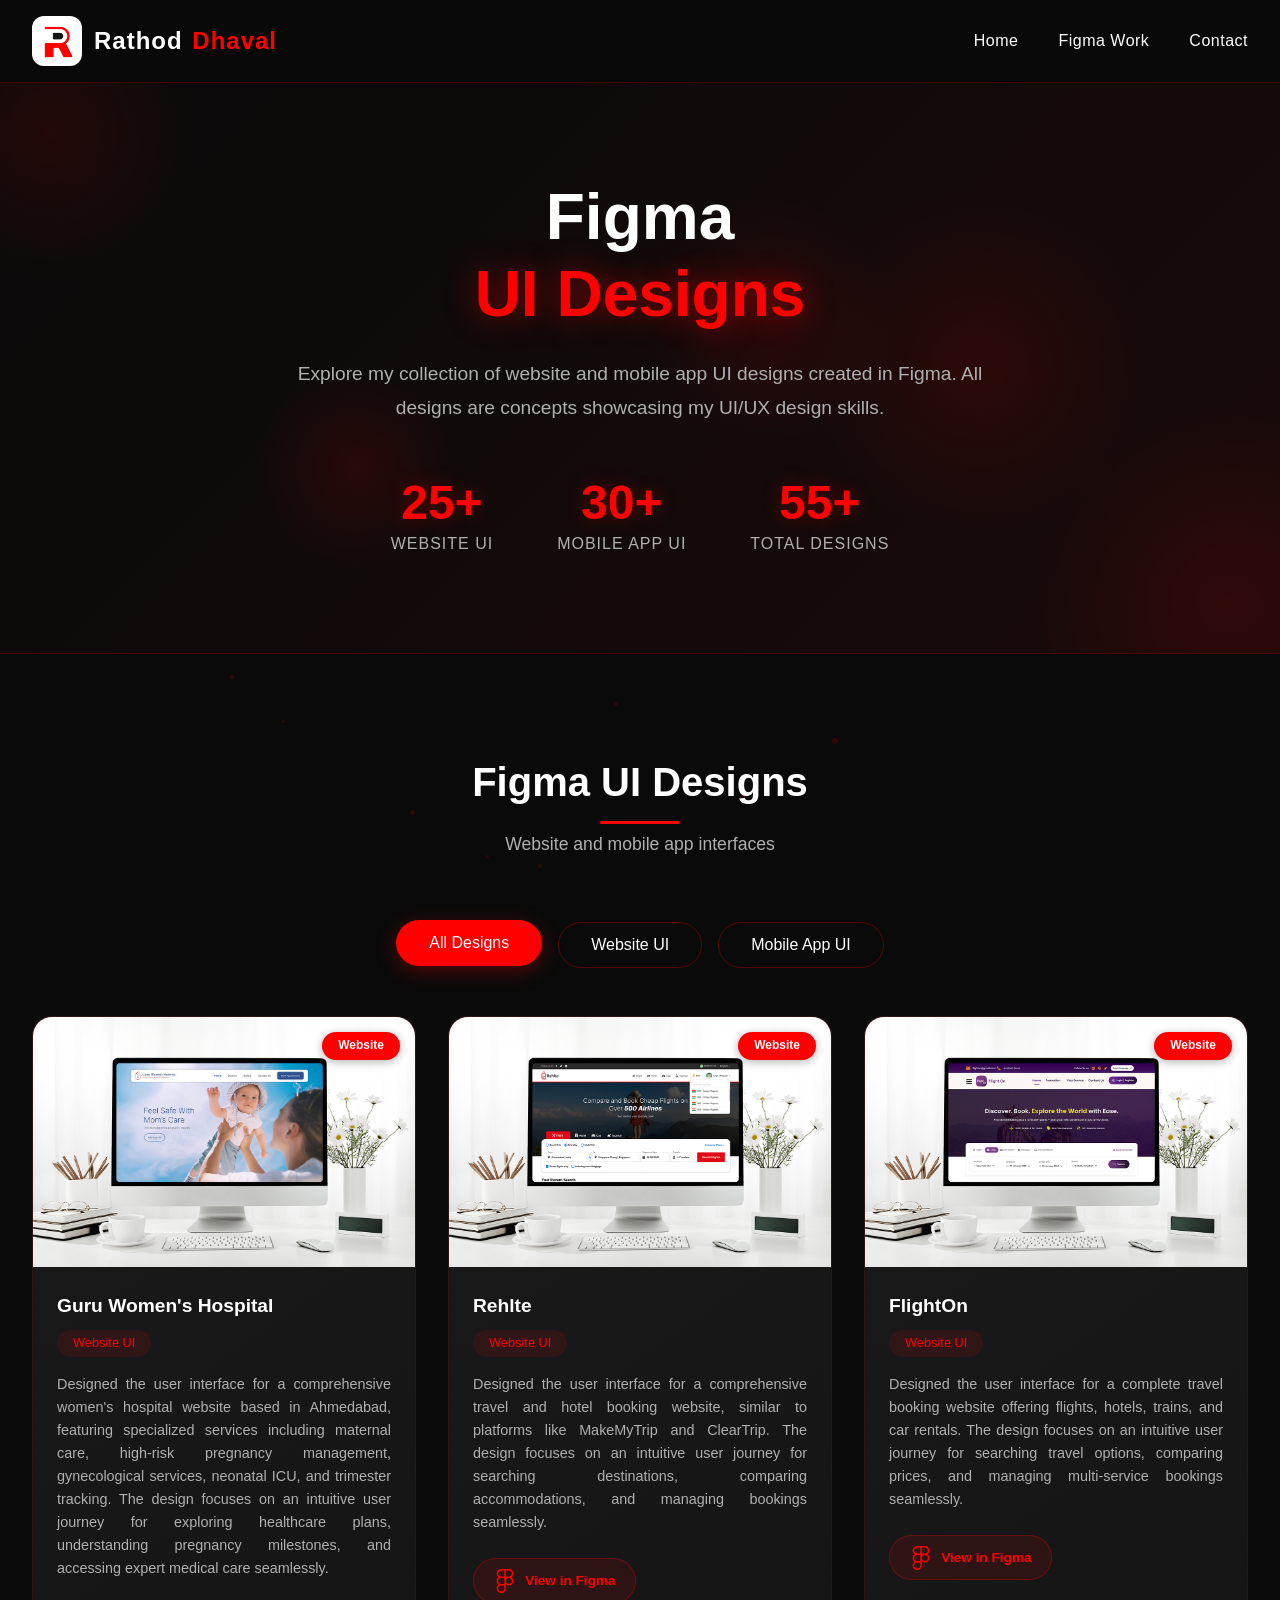
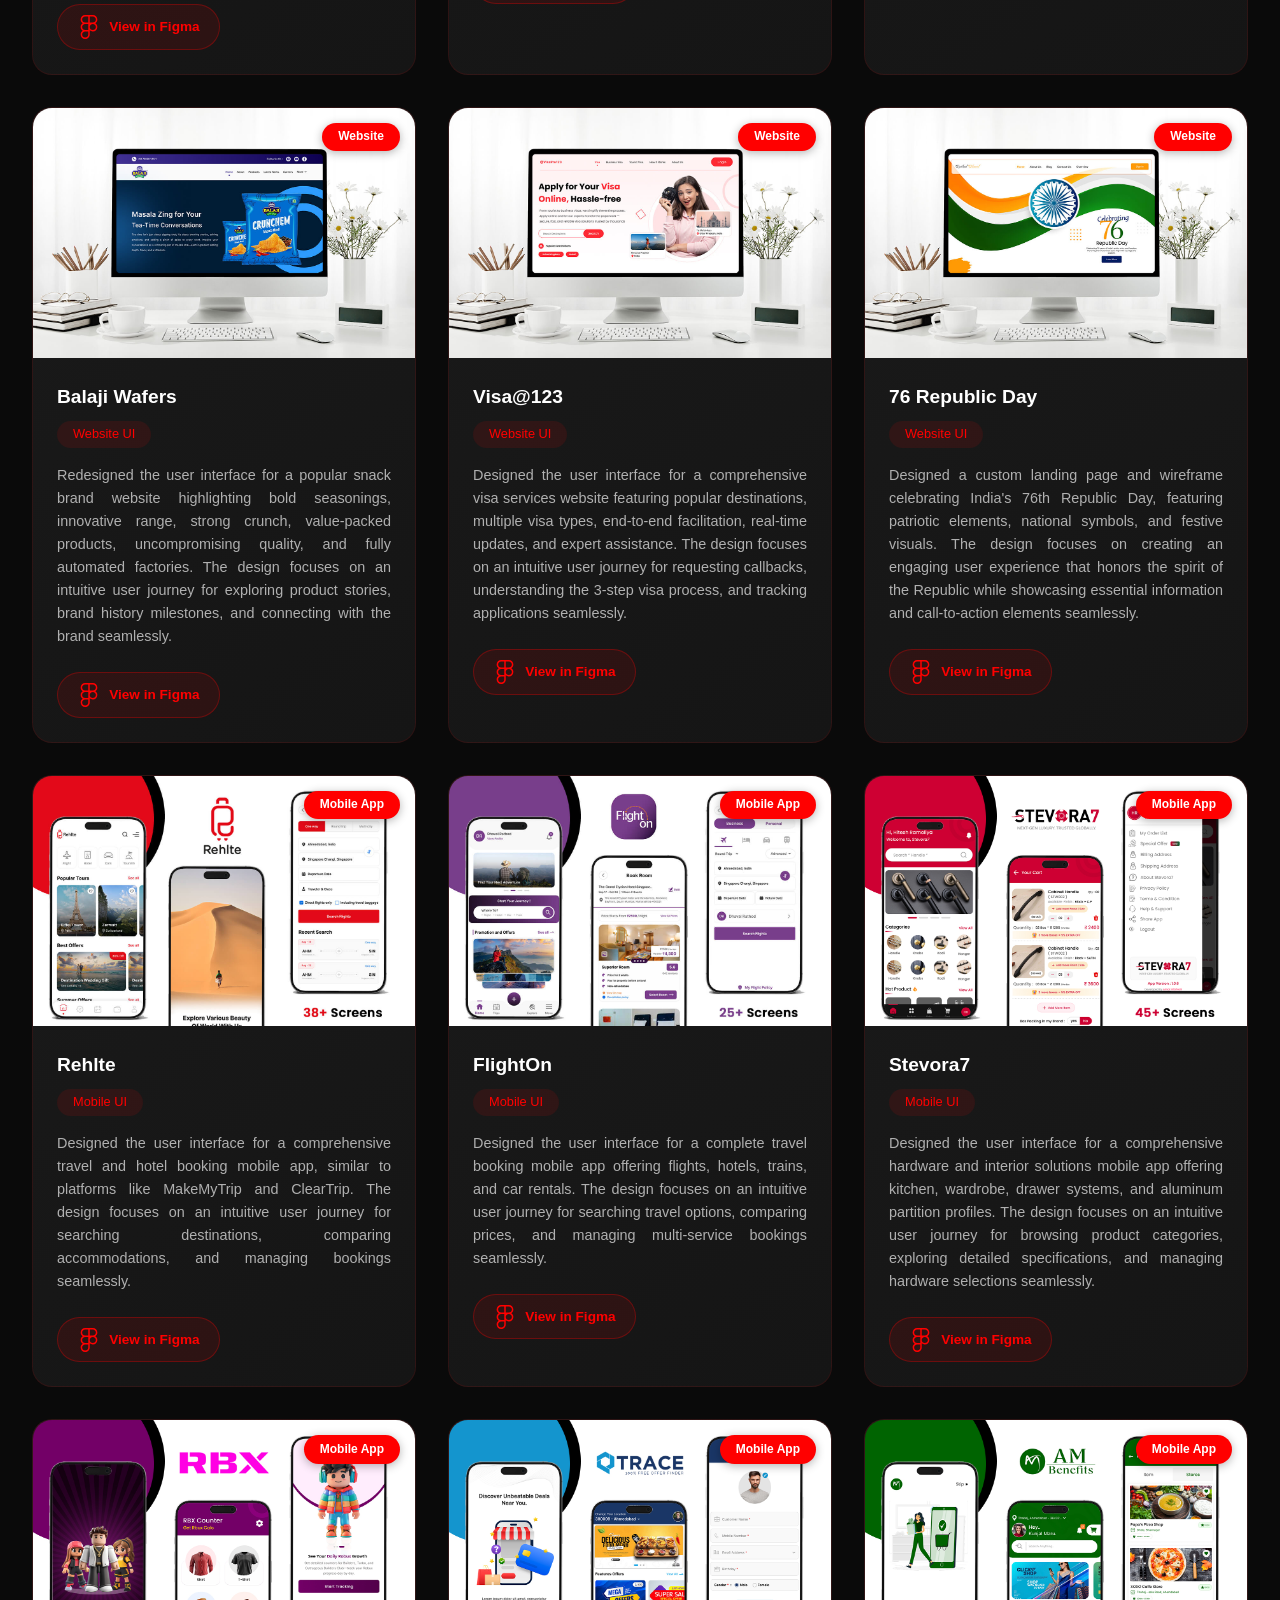
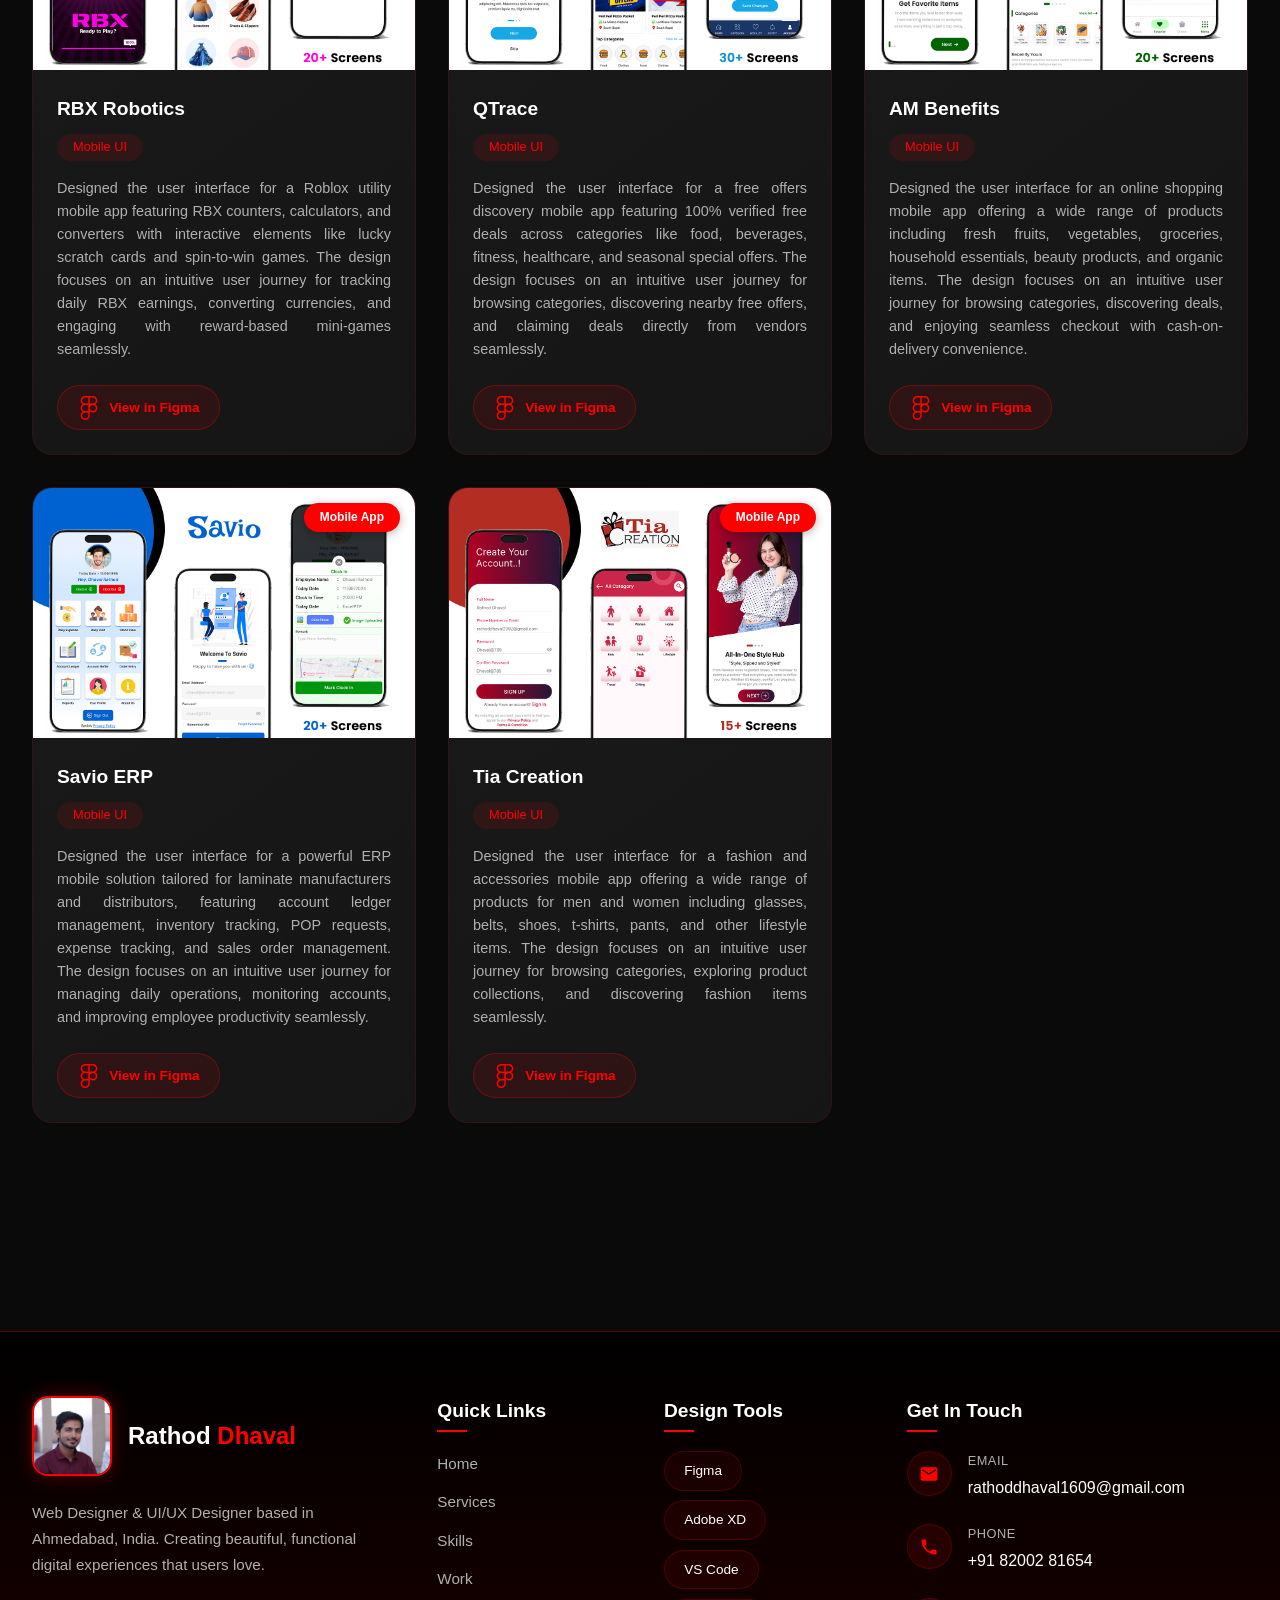
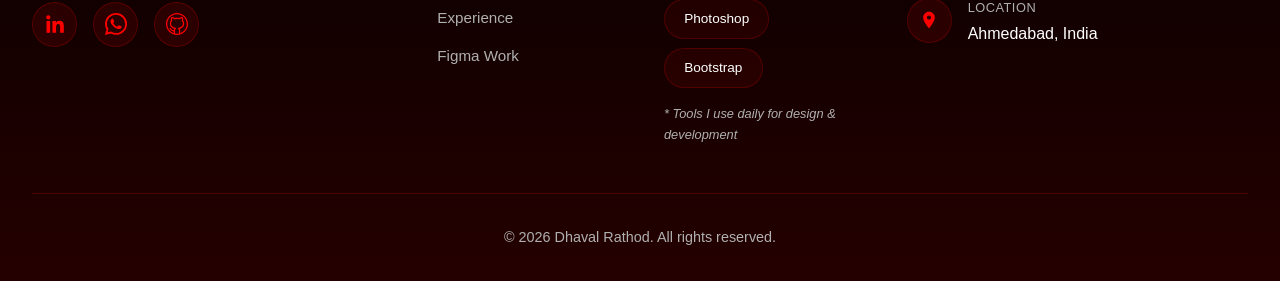
==== commit 8a202054: "footer change" ====
--- a/figma.html
+++ b/figma.html
@@ -4,27 +4,28 @@
 <head>
     <meta charset="UTF-8">
     <meta name="viewport" content="width=device-width, initial-scale=1.0">
-    
+
     <!-- ========== SEO META TAGS ========== -->
     <title>Dhaval Rathod - Web Designer & UI/UX Designer Portfolio</title>
-    <meta name="description" content="Explore Dhaval Rathod's Figma UI designs including website and mobile app interfaces. 25+ website designs and 30+ mobile app UI concepts.">
+    <meta name="description"
+        content="Explore Dhaval Rathod's Figma UI designs including website and mobile app interfaces. 25+ website designs and 30+ mobile app UI concepts.">
     <meta name="keywords" content="figma designs, UI design, website UI, mobile app UI, UI/UX designer, Ahmedabad">
     <meta name="author" content="Dhaval Rathod">
-    
+
     <!-- ========== OPEN GRAPH / SOCIAL MEDIA META TAGS ========== -->
     <meta property="og:title" content="Figma UI Designs - Dhaval Rathod">
     <meta property="og:description" content="Collection of website and mobile app UI designs created in Figma">
     <meta property="og:image" content="img/figma-preview.jpg">
     <meta property="og:url" content="https://dhavalrathod.com/figma.html">
     <meta property="og:type" content="website">
-    
+
     <!-- ========== FAVICON ========== -->
     <link rel="icon" type="image/png" href="img/favicon.png">
-    
+
     <!-- ========== CSS FILES ========== -->
     <link rel="stylesheet" href="style.css">
     <link rel="stylesheet" href="responsive.css">
-    
+
     <!-- ========== PRELOAD CRITICAL RESOURCES ========== -->
     <link rel="preload" as="image" href="img/logo.png">
     <link rel="preload" as="image" href="img/gemini.png">
@@ -33,12 +34,36 @@
 
 <body>
     <div class="dots-background">
-        <div class="dot"></div><div class="dot"></div><div class="dot"></div><div class="dot"></div><div class="dot"></div>
-        <div class="dot"></div><div class="dot"></div><div class="dot"></div><div class="dot"></div><div class="dot"></div>
-        <div class="dot"></div><div class="dot"></div><div class="dot"></div><div class="dot"></div><div class="dot"></div>
-        <div class="dot"></div><div class="dot"></div><div class="dot"></div><div class="dot"></div><div class="dot"></div>
-        <div class="dot"></div><div class="dot"></div><div class="dot"></div><div class="dot"></div><div class="dot"></div>
-        <div class="dot"></div><div class="dot"></div><div class="dot"></div><div class="dot"></div><div class="dot"></div>
+        <div class="dot"></div>
+        <div class="dot"></div>
+        <div class="dot"></div>
+        <div class="dot"></div>
+        <div class="dot"></div>
+        <div class="dot"></div>
+        <div class="dot"></div>
+        <div class="dot"></div>
+        <div class="dot"></div>
+        <div class="dot"></div>
+        <div class="dot"></div>
+        <div class="dot"></div>
+        <div class="dot"></div>
+        <div class="dot"></div>
+        <div class="dot"></div>
+        <div class="dot"></div>
+        <div class="dot"></div>
+        <div class="dot"></div>
+        <div class="dot"></div>
+        <div class="dot"></div>
+        <div class="dot"></div>
+        <div class="dot"></div>
+        <div class="dot"></div>
+        <div class="dot"></div>
+        <div class="dot"></div>
+        <div class="dot"></div>
+        <div class="dot"></div>
+        <div class="dot"></div>
+        <div class="dot"></div>
+        <div class="dot"></div>
     </div>
 
     <header class="header" id="header">
@@ -52,12 +77,13 @@
             </a>
 
             <!-- Hamburger Menu (Mobile) with ARIA attributes -->
-            <button class="hamburger" id="hamburger" aria-label="Toggle navigation menu" aria-expanded="false" aria-controls="navMenu">
+            <button class="hamburger" id="hamburger" aria-label="Toggle navigation menu" aria-expanded="false"
+                aria-controls="navMenu">
                 <span class="hamburger-line"></span>
                 <span class="hamburger-line"></span>
                 <span class="hamburger-line"></span>
             </button>
-            
+
 
             <!-- Navigation Links -->
             <ul class="nav-menu" id="navMenu" role="navigation">
@@ -83,10 +109,10 @@
                 <span class="title-line highlight">UI Designs</span>
             </h1>
             <p class="figma-hero-description">
-                Explore my collection of website and mobile app UI designs created in Figma. 
+                Explore my collection of website and mobile app UI designs created in Figma.
                 All designs are concepts showcasing my UI/UX design skills.
             </p>
-            
+
             <div class="figma-stats">
                 <div class="stat-item">
                     <span class="stat-number">25+</span>
@@ -108,9 +134,9 @@
         <div class="container">
 
             <div class="section-header">
-                    <h2 class="section-title">Figma UI Designs</h2>
-                    <p class="section-subtitle">Website and mobile app interfaces</p>
-                </div>
+                <h2 class="section-title">Figma UI Designs</h2>
+                <p class="section-subtitle">Website and mobile app interfaces</p>
+            </div>
             <div class="figma-categories">
                 <button class="category-btn active" data-category="all">All Designs</button>
                 <button class="category-btn" data-category="website">Website UI</button>
@@ -124,33 +150,68 @@
                 <div class="figma-card" data-category="website">
                     <div class="figma-card-image">
                         <span class="figma-card-tag">Website</span>
-                        <img src="img/web-3.jpg" alt="Guru Women's Hospital website UI design showing maternal care, pregnancy services, and neonatal ICU information" loading="lazy">
+                        <img src="img/web-3.jpg"
+                            alt="Guru Women's Hospital website UI design showing maternal care, pregnancy services, and neonatal ICU information"
+                            loading="lazy">
                     </div>
                     <div class="figma-card-content">
                         <h3 class="figma-card-title">Guru Women's Hospital</h3>
                         <span class="figma-card-category">Website UI</span>
-                        <p class="figma-card-description">Designed the user interface for a comprehensive women's hospital website based in Ahmedabad, featuring specialized services including maternal care, high-risk pregnancy management, gynecological services, neonatal ICU, and trimester tracking. The design focuses on an intuitive user journey for exploring healthcare plans, understanding pregnancy milestones, and accessing expert medical care seamlessly.</p>
-                        <div class="figma-card-footer">
-                             <a href="https://www.figma.com/design/XOnDxW8x7UtIGSKCRBLIj0/Guru-Womens?node-id=2-17&t=K42PNx86v3MW7D5Z-1" class="figma-btn" target="_blank">
-                               <svg xmlns="http://www.w3.org/2000/svg" version="1.1" xmlns:xlink="http://www.w3.org/1999/xlink" width="512" height="512" x="0" y="0" viewBox="0 0 512 512" style="enable-background:new 0 0 512 512" xml:space="preserve" class=""><g><path d="M390.65 175.9c26.08-17.14 43.33-46.65 43.33-80.11C433.98 42.97 391 0 338.18 0H173.82C121 0 78.02 42.97 78.02 95.79c0 33.46 17.25 62.97 43.33 80.11-26.08 17.13-43.33 46.64-43.33 80.1s17.25 62.97 43.33 80.11c-26.08 17.12-43.33 46.64-43.33 80.1 0 52.82 43.21 95.79 96.31 95.79 53.68 0 97.36-43.44 97.36-96.83v-88.34c17.02 15.51 39.63 24.96 64.41 24.96h2.08c52.82 0 95.8-42.97 95.8-95.79 0-33.46-17.25-62.97-43.33-80.1zM271.69 31.38h66.49c35.52 0 64.42 28.89 64.42 64.41s-28.9 64.42-64.42 64.42h-66.49V31.38zM109.4 95.79c0-35.52 28.9-64.41 64.42-64.41h66.49v128.83h-66.49c-35.52 0-64.42-28.9-64.42-64.42zm0 160.21c0-35.52 28.9-64.41 64.42-64.41h66.49v128.83h-66.9c-35.33-.22-64.01-29.04-64.01-64.42zm130.91 159.17c0 36.09-29.6 65.45-65.98 65.45-35.8 0-64.93-28.89-64.93-64.41s28.9-64.42 64.42-64.42h66.49v63.38zm97.87-94.75h-2.08c-35.52 0-64.41-28.9-64.41-64.42s28.89-64.41 64.41-64.41h2.08c35.52 0 64.42 28.89 64.42 64.41s-28.9 64.42-64.42 64.42z"  opacity="1" ></path><path d="M173.82 320.41c-.14 0-.27 0-.41.01h66.9v-.01h-66.49z"  opacity="1" ></path></g></svg>
-                                View in Figma
-                            </a>
-                        </div>
-                    </div>
-                </div>
-
-                 <div class="figma-card" data-category="website">
+                        <p class="figma-card-description">Designed the user interface for a comprehensive women's
+                            hospital website based in Ahmedabad, featuring specialized services including maternal care,
+                            high-risk pregnancy management, gynecological services, neonatal ICU, and trimester
+                            tracking. The design focuses on an intuitive user journey for exploring healthcare plans,
+                            understanding pregnancy milestones, and accessing expert medical care seamlessly.</p>
+                        <div class="figma-card-footer">
+                            <a href="https://www.figma.com/design/XOnDxW8x7UtIGSKCRBLIj0/Guru-Womens?node-id=2-17&t=K42PNx86v3MW7D5Z-1"
+                                class="figma-btn" target="_blank">
+                                <svg xmlns="http://www.w3.org/2000/svg" version="1.1"
+                                    xmlns:xlink="http://www.w3.org/1999/xlink" width="512" height="512" x="0" y="0"
+                                    viewBox="0 0 512 512" style="enable-background:new 0 0 512 512" xml:space="preserve"
+                                    class="">
+                                    <g>
+                                        <path
+                                            d="M390.65 175.9c26.08-17.14 43.33-46.65 43.33-80.11C433.98 42.97 391 0 338.18 0H173.82C121 0 78.02 42.97 78.02 95.79c0 33.46 17.25 62.97 43.33 80.11-26.08 17.13-43.33 46.64-43.33 80.1s17.25 62.97 43.33 80.11c-26.08 17.12-43.33 46.64-43.33 80.1 0 52.82 43.21 95.79 96.31 95.79 53.68 0 97.36-43.44 97.36-96.83v-88.34c17.02 15.51 39.63 24.96 64.41 24.96h2.08c52.82 0 95.8-42.97 95.8-95.79 0-33.46-17.25-62.97-43.33-80.1zM271.69 31.38h66.49c35.52 0 64.42 28.89 64.42 64.41s-28.9 64.42-64.42 64.42h-66.49V31.38zM109.4 95.79c0-35.52 28.9-64.41 64.42-64.41h66.49v128.83h-66.49c-35.52 0-64.42-28.9-64.42-64.42zm0 160.21c0-35.52 28.9-64.41 64.42-64.41h66.49v128.83h-66.9c-35.33-.22-64.01-29.04-64.01-64.42zm130.91 159.17c0 36.09-29.6 65.45-65.98 65.45-35.8 0-64.93-28.89-64.93-64.41s28.9-64.42 64.42-64.42h66.49v63.38zm97.87-94.75h-2.08c-35.52 0-64.41-28.9-64.41-64.42s28.89-64.41 64.41-64.41h2.08c35.52 0 64.42 28.89 64.42 64.41s-28.9 64.42-64.42 64.42z"
+                                            opacity="1"></path>
+                                        <path d="M173.82 320.41c-.14 0-.27 0-.41.01h66.9v-.01h-66.49z" opacity="1">
+                                        </path>
+                                    </g>
+                                </svg>
+                                View in Figma
+                            </a>
+                        </div>
+                    </div>
+                </div>
+
+                <div class="figma-card" data-category="website">
                     <div class="figma-card-image">
                         <span class="figma-card-tag">Website</span>
-                        <img src="img/web-5.jpg" alt="Rehlte travel website UI design showing hotel search, destination options, and booking interface" loading="lazy">
+                        <img src="img/web-5.jpg"
+                            alt="Rehlte travel website UI design showing hotel search, destination options, and booking interface"
+                            loading="lazy">
                     </div>
                     <div class="figma-card-content">
                         <h3 class="figma-card-title">Rehlte</h3>
                         <span class="figma-card-category">Website UI</span>
-                        <p class="figma-card-description">Designed the user interface for a comprehensive travel and hotel booking website, similar to platforms like MakeMyTrip and ClearTrip. The design focuses on an intuitive user journey for searching destinations, comparing accommodations, and managing bookings seamlessly.</p>
-                        <div class="figma-card-footer">
-                             <a href="https://www.figma.com/design/GGoF1xACKAahN3qnjOe0UB/Rehlte---EN---Web---Flight-Search?node-id=0-1&t=vWGx4HZ81gQic1y3-1" class="figma-btn" target="_blank">
-                               <svg xmlns="http://www.w3.org/2000/svg" version="1.1" xmlns:xlink="http://www.w3.org/1999/xlink" width="512" height="512" x="0" y="0" viewBox="0 0 512 512" style="enable-background:new 0 0 512 512" xml:space="preserve" class=""><g><path d="M390.65 175.9c26.08-17.14 43.33-46.65 43.33-80.11C433.98 42.97 391 0 338.18 0H173.82C121 0 78.02 42.97 78.02 95.79c0 33.46 17.25 62.97 43.33 80.11-26.08 17.13-43.33 46.64-43.33 80.1s17.25 62.97 43.33 80.11c-26.08 17.12-43.33 46.64-43.33 80.1 0 52.82 43.21 95.79 96.31 95.79 53.68 0 97.36-43.44 97.36-96.83v-88.34c17.02 15.51 39.63 24.96 64.41 24.96h2.08c52.82 0 95.8-42.97 95.8-95.79 0-33.46-17.25-62.97-43.33-80.1zM271.69 31.38h66.49c35.52 0 64.42 28.89 64.42 64.41s-28.9 64.42-64.42 64.42h-66.49V31.38zM109.4 95.79c0-35.52 28.9-64.41 64.42-64.41h66.49v128.83h-66.49c-35.52 0-64.42-28.9-64.42-64.42zm0 160.21c0-35.52 28.9-64.41 64.42-64.41h66.49v128.83h-66.9c-35.33-.22-64.01-29.04-64.01-64.42zm130.91 159.17c0 36.09-29.6 65.45-65.98 65.45-35.8 0-64.93-28.89-64.93-64.41s28.9-64.42 64.42-64.42h66.49v63.38zm97.87-94.75h-2.08c-35.52 0-64.41-28.9-64.41-64.42s28.89-64.41 64.41-64.41h2.08c35.52 0 64.42 28.89 64.42 64.41s-28.9 64.42-64.42 64.42z"  opacity="1" ></path><path d="M173.82 320.41c-.14 0-.27 0-.41.01h66.9v-.01h-66.49z"  opacity="1" ></path></g></svg>
+                        <p class="figma-card-description">Designed the user interface for a comprehensive travel and
+                            hotel booking website, similar to platforms like MakeMyTrip and ClearTrip. The design
+                            focuses on an intuitive user journey for searching destinations, comparing accommodations,
+                            and managing bookings seamlessly.</p>
+                        <div class="figma-card-footer">
+                            <a href="https://www.figma.com/design/GGoF1xACKAahN3qnjOe0UB/Rehlte---EN---Web---Flight-Search?node-id=0-1&t=vWGx4HZ81gQic1y3-1"
+                                class="figma-btn" target="_blank">
+                                <svg xmlns="http://www.w3.org/2000/svg" version="1.1"
+                                    xmlns:xlink="http://www.w3.org/1999/xlink" width="512" height="512" x="0" y="0"
+                                    viewBox="0 0 512 512" style="enable-background:new 0 0 512 512" xml:space="preserve"
+                                    class="">
+                                    <g>
+                                        <path
+                                            d="M390.65 175.9c26.08-17.14 43.33-46.65 43.33-80.11C433.98 42.97 391 0 338.18 0H173.82C121 0 78.02 42.97 78.02 95.79c0 33.46 17.25 62.97 43.33 80.11-26.08 17.13-43.33 46.64-43.33 80.1s17.25 62.97 43.33 80.11c-26.08 17.12-43.33 46.64-43.33 80.1 0 52.82 43.21 95.79 96.31 95.79 53.68 0 97.36-43.44 97.36-96.83v-88.34c17.02 15.51 39.63 24.96 64.41 24.96h2.08c52.82 0 95.8-42.97 95.8-95.79 0-33.46-17.25-62.97-43.33-80.1zM271.69 31.38h66.49c35.52 0 64.42 28.89 64.42 64.41s-28.9 64.42-64.42 64.42h-66.49V31.38zM109.4 95.79c0-35.52 28.9-64.41 64.42-64.41h66.49v128.83h-66.49c-35.52 0-64.42-28.9-64.42-64.42zm0 160.21c0-35.52 28.9-64.41 64.42-64.41h66.49v128.83h-66.9c-35.33-.22-64.01-29.04-64.01-64.42zm130.91 159.17c0 36.09-29.6 65.45-65.98 65.45-35.8 0-64.93-28.89-64.93-64.41s28.9-64.42 64.42-64.42h66.49v63.38zm97.87-94.75h-2.08c-35.52 0-64.41-28.9-64.41-64.42s28.89-64.41 64.41-64.41h2.08c35.52 0 64.42 28.89 64.42 64.41s-28.9 64.42-64.42 64.42z"
+                                            opacity="1"></path>
+                                        <path d="M173.82 320.41c-.14 0-.27 0-.41.01h66.9v-.01h-66.49z" opacity="1">
+                                        </path>
+                                    </g>
+                                </svg>
                                 View in Figma
                             </a>
                         </div>
@@ -160,15 +221,32 @@
                 <div class="figma-card" data-category="website">
                     <div class="figma-card-image">
                         <span class="figma-card-tag">Website</span>
-                        <img src="img/web-4.jpg" alt="FlightOn travel website UI design showing flight search, hotel listings, and multi-service booking interface" loading="lazy">
+                        <img src="img/web-4.jpg"
+                            alt="FlightOn travel website UI design showing flight search, hotel listings, and multi-service booking interface"
+                            loading="lazy">
                     </div>
                     <div class="figma-card-content">
                         <h3 class="figma-card-title">FlightOn</h3>
                         <span class="figma-card-category">Website UI</span>
-                        <p class="figma-card-description">Designed the user interface for a complete travel booking website offering flights, hotels, trains, and car rentals. The design focuses on an intuitive user journey for searching travel options, comparing prices, and managing multi-service bookings seamlessly.</p>
-                        <div class="figma-card-footer">
-                             <a href="https://www.figma.com/design/E11h395UtHJtw2T9koG74b/Flight-On-Lattest?node-id=0-1&t=wNnixSEbhijdAX6Z-1" class="figma-btn" target="_blank">
-                               <svg xmlns="http://www.w3.org/2000/svg" version="1.1" xmlns:xlink="http://www.w3.org/1999/xlink" width="512" height="512" x="0" y="0" viewBox="0 0 512 512" style="enable-background:new 0 0 512 512" xml:space="preserve" class=""><g><path d="M390.65 175.9c26.08-17.14 43.33-46.65 43.33-80.11C433.98 42.97 391 0 338.18 0H173.82C121 0 78.02 42.97 78.02 95.79c0 33.46 17.25 62.97 43.33 80.11-26.08 17.13-43.33 46.64-43.33 80.1s17.25 62.97 43.33 80.11c-26.08 17.12-43.33 46.64-43.33 80.1 0 52.82 43.21 95.79 96.31 95.79 53.68 0 97.36-43.44 97.36-96.83v-88.34c17.02 15.51 39.63 24.96 64.41 24.96h2.08c52.82 0 95.8-42.97 95.8-95.79 0-33.46-17.25-62.97-43.33-80.1zM271.69 31.38h66.49c35.52 0 64.42 28.89 64.42 64.41s-28.9 64.42-64.42 64.42h-66.49V31.38zM109.4 95.79c0-35.52 28.9-64.41 64.42-64.41h66.49v128.83h-66.49c-35.52 0-64.42-28.9-64.42-64.42zm0 160.21c0-35.52 28.9-64.41 64.42-64.41h66.49v128.83h-66.9c-35.33-.22-64.01-29.04-64.01-64.42zm130.91 159.17c0 36.09-29.6 65.45-65.98 65.45-35.8 0-64.93-28.89-64.93-64.41s28.9-64.42 64.42-64.42h66.49v63.38zm97.87-94.75h-2.08c-35.52 0-64.41-28.9-64.41-64.42s28.89-64.41 64.41-64.41h2.08c35.52 0 64.42 28.89 64.42 64.41s-28.9 64.42-64.42 64.42z"  opacity="1" ></path><path d="M173.82 320.41c-.14 0-.27 0-.41.01h66.9v-.01h-66.49z"  opacity="1" ></path></g></svg>
+                        <p class="figma-card-description">Designed the user interface for a complete travel booking
+                            website offering flights, hotels, trains, and car rentals. The design focuses on an
+                            intuitive user journey for searching travel options, comparing prices, and managing
+                            multi-service bookings seamlessly.</p>
+                        <div class="figma-card-footer">
+                            <a href="https://www.figma.com/design/E11h395UtHJtw2T9koG74b/Flight-On-Lattest?node-id=0-1&t=wNnixSEbhijdAX6Z-1"
+                                class="figma-btn" target="_blank">
+                                <svg xmlns="http://www.w3.org/2000/svg" version="1.1"
+                                    xmlns:xlink="http://www.w3.org/1999/xlink" width="512" height="512" x="0" y="0"
+                                    viewBox="0 0 512 512" style="enable-background:new 0 0 512 512" xml:space="preserve"
+                                    class="">
+                                    <g>
+                                        <path
+                                            d="M390.65 175.9c26.08-17.14 43.33-46.65 43.33-80.11C433.98 42.97 391 0 338.18 0H173.82C121 0 78.02 42.97 78.02 95.79c0 33.46 17.25 62.97 43.33 80.11-26.08 17.13-43.33 46.64-43.33 80.1s17.25 62.97 43.33 80.11c-26.08 17.12-43.33 46.64-43.33 80.1 0 52.82 43.21 95.79 96.31 95.79 53.68 0 97.36-43.44 97.36-96.83v-88.34c17.02 15.51 39.63 24.96 64.41 24.96h2.08c52.82 0 95.8-42.97 95.8-95.79 0-33.46-17.25-62.97-43.33-80.1zM271.69 31.38h66.49c35.52 0 64.42 28.89 64.42 64.41s-28.9 64.42-64.42 64.42h-66.49V31.38zM109.4 95.79c0-35.52 28.9-64.41 64.42-64.41h66.49v128.83h-66.49c-35.52 0-64.42-28.9-64.42-64.42zm0 160.21c0-35.52 28.9-64.41 64.42-64.41h66.49v128.83h-66.9c-35.33-.22-64.01-29.04-64.01-64.42zm130.91 159.17c0 36.09-29.6 65.45-65.98 65.45-35.8 0-64.93-28.89-64.93-64.41s28.9-64.42 64.42-64.42h66.49v63.38zm97.87-94.75h-2.08c-35.52 0-64.41-28.9-64.41-64.42s28.89-64.41 64.41-64.41h2.08c35.52 0 64.42 28.89 64.42 64.41s-28.9 64.42-64.42 64.42z"
+                                            opacity="1"></path>
+                                        <path d="M173.82 320.41c-.14 0-.27 0-.41.01h66.9v-.01h-66.49z" opacity="1">
+                                        </path>
+                                    </g>
+                                </svg>
                                 View in Figma
                             </a>
                         </div>
@@ -178,58 +256,112 @@
                 <div class="figma-card" data-category="website">
                     <div class="figma-card-image">
                         <span class="figma-card-tag">Website</span>
-                        <img src="img/web-1.jpg" alt="Balaji Wafers website redesign UI showing snack products, brand story, and quality highlights" loading="lazy">
+                        <img src="img/web-1.jpg"
+                            alt="Balaji Wafers website redesign UI showing snack products, brand story, and quality highlights"
+                            loading="lazy">
                     </div>
                     <div class="figma-card-content">
                         <h3 class="figma-card-title">Balaji Wafers</h3>
                         <span class="figma-card-category">Website UI</span>
-                        <p class="figma-card-description">Redesigned the user interface for a popular snack brand website highlighting bold seasonings, innovative range, strong crunch, value-packed products, uncompromising quality, and fully automated factories. The design focuses on an intuitive user journey for exploring product stories, brand history milestones, and connecting with the brand seamlessly.</p>
-                        <div class="figma-card-footer">
-                             <a href="https://www.figma.com/design/NW0DWTSAX4QTMibeJNj17q/Balaji?node-id=0-1&t=Vrkv1X7w20OR9Ley-1" class="figma-btn" target="_blank">
-                               <svg xmlns="http://www.w3.org/2000/svg" version="1.1" xmlns:xlink="http://www.w3.org/1999/xlink" width="512" height="512" x="0" y="0" viewBox="0 0 512 512" style="enable-background:new 0 0 512 512" xml:space="preserve" class=""><g><path d="M390.65 175.9c26.08-17.14 43.33-46.65 43.33-80.11C433.98 42.97 391 0 338.18 0H173.82C121 0 78.02 42.97 78.02 95.79c0 33.46 17.25 62.97 43.33 80.11-26.08 17.13-43.33 46.64-43.33 80.1s17.25 62.97 43.33 80.11c-26.08 17.12-43.33 46.64-43.33 80.1 0 52.82 43.21 95.79 96.31 95.79 53.68 0 97.36-43.44 97.36-96.83v-88.34c17.02 15.51 39.63 24.96 64.41 24.96h2.08c52.82 0 95.8-42.97 95.8-95.79 0-33.46-17.25-62.97-43.33-80.1zM271.69 31.38h66.49c35.52 0 64.42 28.89 64.42 64.41s-28.9 64.42-64.42 64.42h-66.49V31.38zM109.4 95.79c0-35.52 28.9-64.41 64.42-64.41h66.49v128.83h-66.49c-35.52 0-64.42-28.9-64.42-64.42zm0 160.21c0-35.52 28.9-64.41 64.42-64.41h66.49v128.83h-66.9c-35.33-.22-64.01-29.04-64.01-64.42zm130.91 159.17c0 36.09-29.6 65.45-65.98 65.45-35.8 0-64.93-28.89-64.93-64.41s28.9-64.42 64.42-64.42h66.49v63.38zm97.87-94.75h-2.08c-35.52 0-64.41-28.9-64.41-64.42s28.89-64.41 64.41-64.41h2.08c35.52 0 64.42 28.89 64.42 64.41s-28.9 64.42-64.42 64.42z"  opacity="1" ></path><path d="M173.82 320.41c-.14 0-.27 0-.41.01h66.9v-.01h-66.49z"  opacity="1" ></path></g></svg>
-                                View in Figma
-                            </a>
-                        </div>
-                    </div>
-                </div>
-
-                 <div class="figma-card" data-category="website">
+                        <p class="figma-card-description">Redesigned the user interface for a popular snack brand
+                            website highlighting bold seasonings, innovative range, strong crunch, value-packed
+                            products, uncompromising quality, and fully automated factories. The design focuses on an
+                            intuitive user journey for exploring product stories, brand history milestones, and
+                            connecting with the brand seamlessly.</p>
+                        <div class="figma-card-footer">
+                            <a href="https://www.figma.com/design/NW0DWTSAX4QTMibeJNj17q/Balaji?node-id=0-1&t=Vrkv1X7w20OR9Ley-1"
+                                class="figma-btn" target="_blank">
+                                <svg xmlns="http://www.w3.org/2000/svg" version="1.1"
+                                    xmlns:xlink="http://www.w3.org/1999/xlink" width="512" height="512" x="0" y="0"
+                                    viewBox="0 0 512 512" style="enable-background:new 0 0 512 512" xml:space="preserve"
+                                    class="">
+                                    <g>
+                                        <path
+                                            d="M390.65 175.9c26.08-17.14 43.33-46.65 43.33-80.11C433.98 42.97 391 0 338.18 0H173.82C121 0 78.02 42.97 78.02 95.79c0 33.46 17.25 62.97 43.33 80.11-26.08 17.13-43.33 46.64-43.33 80.1s17.25 62.97 43.33 80.11c-26.08 17.12-43.33 46.64-43.33 80.1 0 52.82 43.21 95.79 96.31 95.79 53.68 0 97.36-43.44 97.36-96.83v-88.34c17.02 15.51 39.63 24.96 64.41 24.96h2.08c52.82 0 95.8-42.97 95.8-95.79 0-33.46-17.25-62.97-43.33-80.1zM271.69 31.38h66.49c35.52 0 64.42 28.89 64.42 64.41s-28.9 64.42-64.42 64.42h-66.49V31.38zM109.4 95.79c0-35.52 28.9-64.41 64.42-64.41h66.49v128.83h-66.49c-35.52 0-64.42-28.9-64.42-64.42zm0 160.21c0-35.52 28.9-64.41 64.42-64.41h66.49v128.83h-66.9c-35.33-.22-64.01-29.04-64.01-64.42zm130.91 159.17c0 36.09-29.6 65.45-65.98 65.45-35.8 0-64.93-28.89-64.93-64.41s28.9-64.42 64.42-64.42h66.49v63.38zm97.87-94.75h-2.08c-35.52 0-64.41-28.9-64.41-64.42s28.89-64.41 64.41-64.41h2.08c35.52 0 64.42 28.89 64.42 64.41s-28.9 64.42-64.42 64.42z"
+                                            opacity="1"></path>
+                                        <path d="M173.82 320.41c-.14 0-.27 0-.41.01h66.9v-.01h-66.49z" opacity="1">
+                                        </path>
+                                    </g>
+                                </svg>
+                                View in Figma
+                            </a>
+                        </div>
+                    </div>
+                </div>
+
+                <div class="figma-card" data-category="website">
                     <div class="figma-card-image">
                         <span class="figma-card-tag">Website</span>
-                        <img src="img/web-2.jpg" alt="Visa@123 website UI design showing visa services, popular destinations, and 3-step application process" loading="lazy">
+                        <img src="img/web-2.jpg"
+                            alt="Visa@123 website UI design showing visa services, popular destinations, and 3-step application process"
+                            loading="lazy">
                     </div>
                     <div class="figma-card-content">
                         <h3 class="figma-card-title">Visa@123</h3>
                         <span class="figma-card-category">Website UI</span>
-                        <p class="figma-card-description">Designed the user interface for a comprehensive visa services website featuring popular destinations, multiple visa types, end-to-end facilitation, real-time updates, and expert assistance. The design focuses on an intuitive user journey for requesting callbacks, understanding the 3-step visa process, and tracking applications seamlessly.</p>
-                        <div class="figma-card-footer">
-                             <a href="https://www.figma.com/design/adVXvS3Co825wwBc6aMDLR/VisaService?node-id=0-1&t=x8XnFAlLVZpCM0l0-1" class="figma-btn" target="_blank">
-                               <svg xmlns="http://www.w3.org/2000/svg" version="1.1" xmlns:xlink="http://www.w3.org/1999/xlink" width="512" height="512" x="0" y="0" viewBox="0 0 512 512" style="enable-background:new 0 0 512 512" xml:space="preserve" class=""><g><path d="M390.65 175.9c26.08-17.14 43.33-46.65 43.33-80.11C433.98 42.97 391 0 338.18 0H173.82C121 0 78.02 42.97 78.02 95.79c0 33.46 17.25 62.97 43.33 80.11-26.08 17.13-43.33 46.64-43.33 80.1s17.25 62.97 43.33 80.11c-26.08 17.12-43.33 46.64-43.33 80.1 0 52.82 43.21 95.79 96.31 95.79 53.68 0 97.36-43.44 97.36-96.83v-88.34c17.02 15.51 39.63 24.96 64.41 24.96h2.08c52.82 0 95.8-42.97 95.8-95.79 0-33.46-17.25-62.97-43.33-80.1zM271.69 31.38h66.49c35.52 0 64.42 28.89 64.42 64.41s-28.9 64.42-64.42 64.42h-66.49V31.38zM109.4 95.79c0-35.52 28.9-64.41 64.42-64.41h66.49v128.83h-66.49c-35.52 0-64.42-28.9-64.42-64.42zm0 160.21c0-35.52 28.9-64.41 64.42-64.41h66.49v128.83h-66.9c-35.33-.22-64.01-29.04-64.01-64.42zm130.91 159.17c0 36.09-29.6 65.45-65.98 65.45-35.8 0-64.93-28.89-64.93-64.41s28.9-64.42 64.42-64.42h66.49v63.38zm97.87-94.75h-2.08c-35.52 0-64.41-28.9-64.41-64.42s28.89-64.41 64.41-64.41h2.08c35.52 0 64.42 28.89 64.42 64.41s-28.9 64.42-64.42 64.42z"  opacity="1" ></path><path d="M173.82 320.41c-.14 0-.27 0-.41.01h66.9v-.01h-66.49z"  opacity="1" ></path></g></svg>
-                                View in Figma
-                            </a>
-                        </div>
-                    </div>
-                </div>
-
-                
-
-
-                 
-
-                 
+                        <p class="figma-card-description">Designed the user interface for a comprehensive visa services
+                            website featuring popular destinations, multiple visa types, end-to-end facilitation,
+                            real-time updates, and expert assistance. The design focuses on an intuitive user journey
+                            for requesting callbacks, understanding the 3-step visa process, and tracking applications
+                            seamlessly.</p>
+                        <div class="figma-card-footer">
+                            <a href="https://www.figma.com/design/adVXvS3Co825wwBc6aMDLR/VisaService?node-id=0-1&t=x8XnFAlLVZpCM0l0-1"
+                                class="figma-btn" target="_blank">
+                                <svg xmlns="http://www.w3.org/2000/svg" version="1.1"
+                                    xmlns:xlink="http://www.w3.org/1999/xlink" width="512" height="512" x="0" y="0"
+                                    viewBox="0 0 512 512" style="enable-background:new 0 0 512 512" xml:space="preserve"
+                                    class="">
+                                    <g>
+                                        <path
+                                            d="M390.65 175.9c26.08-17.14 43.33-46.65 43.33-80.11C433.98 42.97 391 0 338.18 0H173.82C121 0 78.02 42.97 78.02 95.79c0 33.46 17.25 62.97 43.33 80.11-26.08 17.13-43.33 46.64-43.33 80.1s17.25 62.97 43.33 80.11c-26.08 17.12-43.33 46.64-43.33 80.1 0 52.82 43.21 95.79 96.31 95.79 53.68 0 97.36-43.44 97.36-96.83v-88.34c17.02 15.51 39.63 24.96 64.41 24.96h2.08c52.82 0 95.8-42.97 95.8-95.79 0-33.46-17.25-62.97-43.33-80.1zM271.69 31.38h66.49c35.52 0 64.42 28.89 64.42 64.41s-28.9 64.42-64.42 64.42h-66.49V31.38zM109.4 95.79c0-35.52 28.9-64.41 64.42-64.41h66.49v128.83h-66.49c-35.52 0-64.42-28.9-64.42-64.42zm0 160.21c0-35.52 28.9-64.41 64.42-64.41h66.49v128.83h-66.9c-35.33-.22-64.01-29.04-64.01-64.42zm130.91 159.17c0 36.09-29.6 65.45-65.98 65.45-35.8 0-64.93-28.89-64.93-64.41s28.9-64.42 64.42-64.42h66.49v63.38zm97.87-94.75h-2.08c-35.52 0-64.41-28.9-64.41-64.42s28.89-64.41 64.41-64.41h2.08c35.52 0 64.42 28.89 64.42 64.41s-28.9 64.42-64.42 64.42z"
+                                            opacity="1"></path>
+                                        <path d="M173.82 320.41c-.14 0-.27 0-.41.01h66.9v-.01h-66.49z" opacity="1">
+                                        </path>
+                                    </g>
+                                </svg>
+                                View in Figma
+                            </a>
+                        </div>
+                    </div>
+                </div>
+
+
+
+
+
+
+
 
                 <div class="figma-card" data-category="website">
                     <div class="figma-card-image">
                         <span class="figma-card-tag">Website</span>
-                        <img src="img/web-7.jpg" alt="76 Republic Day India landing page UI design with patriotic theme and national symbols" loading="lazy">
+                        <img src="img/web-7.jpg"
+                            alt="76 Republic Day India landing page UI design with patriotic theme and national symbols"
+                            loading="lazy">
                     </div>
                     <div class="figma-card-content">
                         <h3 class="figma-card-title">76 Republic Day</h3>
                         <span class="figma-card-category">Website UI</span>
-                        <p class="figma-card-description">Designed a custom landing page and wireframe celebrating India's 76th Republic Day, featuring patriotic elements, national symbols, and festive visuals. The design focuses on creating an engaging user experience that honors the spirit of the Republic while showcasing essential information and call-to-action elements seamlessly.</p>
-                        <div class="figma-card-footer">
-                             <a href="https://www.figma.com/design/h9X0gPbmtsYCY58G2Vgalh/Republic-Wireframe?node-id=0-1&t=0niH6F1B7wr6Cwlj-1" class="figma-btn" target="_blank">
-                               <svg xmlns="http://www.w3.org/2000/svg" version="1.1" xmlns:xlink="http://www.w3.org/1999/xlink" width="512" height="512" x="0" y="0" viewBox="0 0 512 512" style="enable-background:new 0 0 512 512" xml:space="preserve" class=""><g><path d="M390.65 175.9c26.08-17.14 43.33-46.65 43.33-80.11C433.98 42.97 391 0 338.18 0H173.82C121 0 78.02 42.97 78.02 95.79c0 33.46 17.25 62.97 43.33 80.11-26.08 17.13-43.33 46.64-43.33 80.1s17.25 62.97 43.33 80.11c-26.08 17.12-43.33 46.64-43.33 80.1 0 52.82 43.21 95.79 96.31 95.79 53.68 0 97.36-43.44 97.36-96.83v-88.34c17.02 15.51 39.63 24.96 64.41 24.96h2.08c52.82 0 95.8-42.97 95.8-95.79 0-33.46-17.25-62.97-43.33-80.1zM271.69 31.38h66.49c35.52 0 64.42 28.89 64.42 64.41s-28.9 64.42-64.42 64.42h-66.49V31.38zM109.4 95.79c0-35.52 28.9-64.41 64.42-64.41h66.49v128.83h-66.49c-35.52 0-64.42-28.9-64.42-64.42zm0 160.21c0-35.52 28.9-64.41 64.42-64.41h66.49v128.83h-66.9c-35.33-.22-64.01-29.04-64.01-64.42zm130.91 159.17c0 36.09-29.6 65.45-65.98 65.45-35.8 0-64.93-28.89-64.93-64.41s28.9-64.42 64.42-64.42h66.49v63.38zm97.87-94.75h-2.08c-35.52 0-64.41-28.9-64.41-64.42s28.89-64.41 64.41-64.41h2.08c35.52 0 64.42 28.89 64.42 64.41s-28.9 64.42-64.42 64.42z"  opacity="1" ></path><path d="M173.82 320.41c-.14 0-.27 0-.41.01h66.9v-.01h-66.49z"  opacity="1" ></path></g></svg>
+                        <p class="figma-card-description">Designed a custom landing page and wireframe celebrating
+                            India's 76th Republic Day, featuring patriotic elements, national symbols, and festive
+                            visuals. The design focuses on creating an engaging user experience that honors the spirit
+                            of the Republic while showcasing essential information and call-to-action elements
+                            seamlessly.</p>
+                        <div class="figma-card-footer">
+                            <a href="https://www.figma.com/design/h9X0gPbmtsYCY58G2Vgalh/Republic-Wireframe?node-id=0-1&t=0niH6F1B7wr6Cwlj-1"
+                                class="figma-btn" target="_blank">
+                                <svg xmlns="http://www.w3.org/2000/svg" version="1.1"
+                                    xmlns:xlink="http://www.w3.org/1999/xlink" width="512" height="512" x="0" y="0"
+                                    viewBox="0 0 512 512" style="enable-background:new 0 0 512 512" xml:space="preserve"
+                                    class="">
+                                    <g>
+                                        <path
+                                            d="M390.65 175.9c26.08-17.14 43.33-46.65 43.33-80.11C433.98 42.97 391 0 338.18 0H173.82C121 0 78.02 42.97 78.02 95.79c0 33.46 17.25 62.97 43.33 80.11-26.08 17.13-43.33 46.64-43.33 80.1s17.25 62.97 43.33 80.11c-26.08 17.12-43.33 46.64-43.33 80.1 0 52.82 43.21 95.79 96.31 95.79 53.68 0 97.36-43.44 97.36-96.83v-88.34c17.02 15.51 39.63 24.96 64.41 24.96h2.08c52.82 0 95.8-42.97 95.8-95.79 0-33.46-17.25-62.97-43.33-80.1zM271.69 31.38h66.49c35.52 0 64.42 28.89 64.42 64.41s-28.9 64.42-64.42 64.42h-66.49V31.38zM109.4 95.79c0-35.52 28.9-64.41 64.42-64.41h66.49v128.83h-66.49c-35.52 0-64.42-28.9-64.42-64.42zm0 160.21c0-35.52 28.9-64.41 64.42-64.41h66.49v128.83h-66.9c-35.33-.22-64.01-29.04-64.01-64.42zm130.91 159.17c0 36.09-29.6 65.45-65.98 65.45-35.8 0-64.93-28.89-64.93-64.41s28.9-64.42 64.42-64.42h66.49v63.38zm97.87-94.75h-2.08c-35.52 0-64.41-28.9-64.41-64.42s28.89-64.41 64.41-64.41h2.08c35.52 0 64.42 28.89 64.42 64.41s-28.9 64.42-64.42 64.42z"
+                                            opacity="1"></path>
+                                        <path d="M173.82 320.41c-.14 0-.27 0-.41.01h66.9v-.01h-66.49z" opacity="1">
+                                        </path>
+                                    </g>
+                                </svg>
                                 View in Figma
                             </a>
                         </div>
@@ -242,15 +374,32 @@
                 <div class="figma-card" data-category="mobile">
                     <div class="figma-card-image">
                         <span class="figma-card-tag">Mobile App</span>
-                        <img src="img/mob-1.jpg" alt="Rehlte travel booking app UI design showing hotel search and booking interface" loading="lazy">
+                        <img src="img/mob-1.jpg"
+                            alt="Rehlte travel booking app UI design showing hotel search and booking interface"
+                            loading="lazy">
                     </div>
                     <div class="figma-card-content">
                         <h3 class="figma-card-title">Rehlte</h3>
                         <span class="figma-card-category">Mobile UI</span>
-                        <p class="figma-card-description">Designed the user interface for a comprehensive travel and hotel booking mobile app, similar to platforms like MakeMyTrip and ClearTrip. The design focuses on an intuitive user journey for searching destinations, comparing accommodations, and managing bookings seamlessly.</p>
-                        <div class="figma-card-footer">
-                            <a href="https://www.figma.com/design/j0jZHeIO6CbSuD64Anmo4u/Rehlte---Mobile-App---EN?node-id=0-1&t=bRQZlLyuRGl1m90e-1" class="figma-btn" target="_blank">
-                               <svg xmlns="http://www.w3.org/2000/svg" version="1.1" xmlns:xlink="http://www.w3.org/1999/xlink" width="512" height="512" x="0" y="0" viewBox="0 0 512 512" style="enable-background:new 0 0 512 512" xml:space="preserve" class=""><g><path d="M390.65 175.9c26.08-17.14 43.33-46.65 43.33-80.11C433.98 42.97 391 0 338.18 0H173.82C121 0 78.02 42.97 78.02 95.79c0 33.46 17.25 62.97 43.33 80.11-26.08 17.13-43.33 46.64-43.33 80.1s17.25 62.97 43.33 80.11c-26.08 17.12-43.33 46.64-43.33 80.1 0 52.82 43.21 95.79 96.31 95.79 53.68 0 97.36-43.44 97.36-96.83v-88.34c17.02 15.51 39.63 24.96 64.41 24.96h2.08c52.82 0 95.8-42.97 95.8-95.79 0-33.46-17.25-62.97-43.33-80.1zM271.69 31.38h66.49c35.52 0 64.42 28.89 64.42 64.41s-28.9 64.42-64.42 64.42h-66.49V31.38zM109.4 95.79c0-35.52 28.9-64.41 64.42-64.41h66.49v128.83h-66.49c-35.52 0-64.42-28.9-64.42-64.42zm0 160.21c0-35.52 28.9-64.41 64.42-64.41h66.49v128.83h-66.9c-35.33-.22-64.01-29.04-64.01-64.42zm130.91 159.17c0 36.09-29.6 65.45-65.98 65.45-35.8 0-64.93-28.89-64.93-64.41s28.9-64.42 64.42-64.42h66.49v63.38zm97.87-94.75h-2.08c-35.52 0-64.41-28.9-64.41-64.42s28.89-64.41 64.41-64.41h2.08c35.52 0 64.42 28.89 64.42 64.41s-28.9 64.42-64.42 64.42z"  opacity="1" ></path><path d="M173.82 320.41c-.14 0-.27 0-.41.01h66.9v-.01h-66.49z"  opacity="1" ></path></g></svg>
+                        <p class="figma-card-description">Designed the user interface for a comprehensive travel and
+                            hotel booking mobile app, similar to platforms like MakeMyTrip and ClearTrip. The design
+                            focuses on an intuitive user journey for searching destinations, comparing accommodations,
+                            and managing bookings seamlessly.</p>
+                        <div class="figma-card-footer">
+                            <a href="https://www.figma.com/design/j0jZHeIO6CbSuD64Anmo4u/Rehlte---Mobile-App---EN?node-id=0-1&t=bRQZlLyuRGl1m90e-1"
+                                class="figma-btn" target="_blank">
+                                <svg xmlns="http://www.w3.org/2000/svg" version="1.1"
+                                    xmlns:xlink="http://www.w3.org/1999/xlink" width="512" height="512" x="0" y="0"
+                                    viewBox="0 0 512 512" style="enable-background:new 0 0 512 512" xml:space="preserve"
+                                    class="">
+                                    <g>
+                                        <path
+                                            d="M390.65 175.9c26.08-17.14 43.33-46.65 43.33-80.11C433.98 42.97 391 0 338.18 0H173.82C121 0 78.02 42.97 78.02 95.79c0 33.46 17.25 62.97 43.33 80.11-26.08 17.13-43.33 46.64-43.33 80.1s17.25 62.97 43.33 80.11c-26.08 17.12-43.33 46.64-43.33 80.1 0 52.82 43.21 95.79 96.31 95.79 53.68 0 97.36-43.44 97.36-96.83v-88.34c17.02 15.51 39.63 24.96 64.41 24.96h2.08c52.82 0 95.8-42.97 95.8-95.79 0-33.46-17.25-62.97-43.33-80.1zM271.69 31.38h66.49c35.52 0 64.42 28.89 64.42 64.41s-28.9 64.42-64.42 64.42h-66.49V31.38zM109.4 95.79c0-35.52 28.9-64.41 64.42-64.41h66.49v128.83h-66.49c-35.52 0-64.42-28.9-64.42-64.42zm0 160.21c0-35.52 28.9-64.41 64.42-64.41h66.49v128.83h-66.9c-35.33-.22-64.01-29.04-64.01-64.42zm130.91 159.17c0 36.09-29.6 65.45-65.98 65.45-35.8 0-64.93-28.89-64.93-64.41s28.9-64.42 64.42-64.42h66.49v63.38zm97.87-94.75h-2.08c-35.52 0-64.41-28.9-64.41-64.42s28.89-64.41 64.41-64.41h2.08c35.52 0 64.42 28.89 64.42 64.41s-28.9 64.42-64.42 64.42z"
+                                            opacity="1"></path>
+                                        <path d="M173.82 320.41c-.14 0-.27 0-.41.01h66.9v-.01h-66.49z" opacity="1">
+                                        </path>
+                                    </g>
+                                </svg>
                                 View in Figma
                             </a>
                         </div>
@@ -260,15 +409,32 @@
                 <div class="figma-card" data-category="mobile">
                     <div class="figma-card-image">
                         <span class="figma-card-tag">Mobile App</span>
-                        <img src="img/mob-2.jpg" alt="FlightOn travel booking app UI design showing flight search, hotel listings, and train booking interface" loading="lazy">
+                        <img src="img/mob-2.jpg"
+                            alt="FlightOn travel booking app UI design showing flight search, hotel listings, and train booking interface"
+                            loading="lazy">
                     </div>
                     <div class="figma-card-content">
                         <h3 class="figma-card-title">FlightOn</h3>
                         <span class="figma-card-category">Mobile UI</span>
-                        <p class="figma-card-description">Designed the user interface for a complete travel booking mobile app offering flights, hotels, trains, and car rentals. The design focuses on an intuitive user journey for searching travel options, comparing prices, and managing multi-service bookings seamlessly.</p>
-                        <div class="figma-card-footer">
-                             <a href="https://www.figma.com/design/BzhfZRzo5BfC6YBjNRHVUr/Flight-On---Mobile-App?node-id=0-1&t=KZOFzZ64fBRWBPzU-1" class="figma-btn" target="_blank">
-                               <svg xmlns="http://www.w3.org/2000/svg" version="1.1" xmlns:xlink="http://www.w3.org/1999/xlink" width="512" height="512" x="0" y="0" viewBox="0 0 512 512" style="enable-background:new 0 0 512 512" xml:space="preserve" class=""><g><path d="M390.65 175.9c26.08-17.14 43.33-46.65 43.33-80.11C433.98 42.97 391 0 338.18 0H173.82C121 0 78.02 42.97 78.02 95.79c0 33.46 17.25 62.97 43.33 80.11-26.08 17.13-43.33 46.64-43.33 80.1s17.25 62.97 43.33 80.11c-26.08 17.12-43.33 46.64-43.33 80.1 0 52.82 43.21 95.79 96.31 95.79 53.68 0 97.36-43.44 97.36-96.83v-88.34c17.02 15.51 39.63 24.96 64.41 24.96h2.08c52.82 0 95.8-42.97 95.8-95.79 0-33.46-17.25-62.97-43.33-80.1zM271.69 31.38h66.49c35.52 0 64.42 28.89 64.42 64.41s-28.9 64.42-64.42 64.42h-66.49V31.38zM109.4 95.79c0-35.52 28.9-64.41 64.42-64.41h66.49v128.83h-66.49c-35.52 0-64.42-28.9-64.42-64.42zm0 160.21c0-35.52 28.9-64.41 64.42-64.41h66.49v128.83h-66.9c-35.33-.22-64.01-29.04-64.01-64.42zm130.91 159.17c0 36.09-29.6 65.45-65.98 65.45-35.8 0-64.93-28.89-64.93-64.41s28.9-64.42 64.42-64.42h66.49v63.38zm97.87-94.75h-2.08c-35.52 0-64.41-28.9-64.41-64.42s28.89-64.41 64.41-64.41h2.08c35.52 0 64.42 28.89 64.42 64.41s-28.9 64.42-64.42 64.42z"  opacity="1" ></path><path d="M173.82 320.41c-.14 0-.27 0-.41.01h66.9v-.01h-66.49z"  opacity="1" ></path></g></svg>
+                        <p class="figma-card-description">Designed the user interface for a complete travel booking
+                            mobile app offering flights, hotels, trains, and car rentals. The design focuses on an
+                            intuitive user journey for searching travel options, comparing prices, and managing
+                            multi-service bookings seamlessly.</p>
+                        <div class="figma-card-footer">
+                            <a href="https://www.figma.com/design/BzhfZRzo5BfC6YBjNRHVUr/Flight-On---Mobile-App?node-id=0-1&t=KZOFzZ64fBRWBPzU-1"
+                                class="figma-btn" target="_blank">
+                                <svg xmlns="http://www.w3.org/2000/svg" version="1.1"
+                                    xmlns:xlink="http://www.w3.org/1999/xlink" width="512" height="512" x="0" y="0"
+                                    viewBox="0 0 512 512" style="enable-background:new 0 0 512 512" xml:space="preserve"
+                                    class="">
+                                    <g>
+                                        <path
+                                            d="M390.65 175.9c26.08-17.14 43.33-46.65 43.33-80.11C433.98 42.97 391 0 338.18 0H173.82C121 0 78.02 42.97 78.02 95.79c0 33.46 17.25 62.97 43.33 80.11-26.08 17.13-43.33 46.64-43.33 80.1s17.25 62.97 43.33 80.11c-26.08 17.12-43.33 46.64-43.33 80.1 0 52.82 43.21 95.79 96.31 95.79 53.68 0 97.36-43.44 97.36-96.83v-88.34c17.02 15.51 39.63 24.96 64.41 24.96h2.08c52.82 0 95.8-42.97 95.8-95.79 0-33.46-17.25-62.97-43.33-80.1zM271.69 31.38h66.49c35.52 0 64.42 28.89 64.42 64.41s-28.9 64.42-64.42 64.42h-66.49V31.38zM109.4 95.79c0-35.52 28.9-64.41 64.42-64.41h66.49v128.83h-66.49c-35.52 0-64.42-28.9-64.42-64.42zm0 160.21c0-35.52 28.9-64.41 64.42-64.41h66.49v128.83h-66.9c-35.33-.22-64.01-29.04-64.01-64.42zm130.91 159.17c0 36.09-29.6 65.45-65.98 65.45-35.8 0-64.93-28.89-64.93-64.41s28.9-64.42 64.42-64.42h66.49v63.38zm97.87-94.75h-2.08c-35.52 0-64.41-28.9-64.41-64.42s28.89-64.41 64.41-64.41h2.08c35.52 0 64.42 28.89 64.42 64.41s-28.9 64.42-64.42 64.42z"
+                                            opacity="1"></path>
+                                        <path d="M173.82 320.41c-.14 0-.27 0-.41.01h66.9v-.01h-66.49z" opacity="1">
+                                        </path>
+                                    </g>
+                                </svg>
                                 View in Figma
                             </a>
                         </div>
@@ -278,15 +444,33 @@
                 <div class="figma-card" data-category="mobile">
                     <div class="figma-card-image">
                         <span class="figma-card-tag">Mobile App</span>
-                        <img src="img/mob-3.jpg" alt="Stevora7 hardware and interior solutions app UI design showing kitchen hardware, wardrobe systems, and aluminum partition products" loading="lazy">
+                        <img src="img/mob-3.jpg"
+                            alt="Stevora7 hardware and interior solutions app UI design showing kitchen hardware, wardrobe systems, and aluminum partition products"
+                            loading="lazy">
                     </div>
                     <div class="figma-card-content">
                         <h3 class="figma-card-title">Stevora7</h3>
                         <span class="figma-card-category">Mobile UI</span>
-                        <p class="figma-card-description">Designed the user interface for a comprehensive hardware and interior solutions mobile app offering kitchen, wardrobe, drawer systems, and aluminum partition profiles. The design focuses on an intuitive user journey for browsing product categories, exploring detailed specifications, and managing hardware selections seamlessly.</p>
-                        <div class="figma-card-footer">
-                            <a href="https://www.figma.com/design/yVbMv9DaeJL2ljFg0xPTzf/Stevora7---Final-Mobile-App?node-id=0-1&t=LCOT4xsUVB6q8Dka-1" class="figma-btn" target="_blank">
-                               <svg xmlns="http://www.w3.org/2000/svg" version="1.1" xmlns:xlink="http://www.w3.org/1999/xlink" width="512" height="512" x="0" y="0" viewBox="0 0 512 512" style="enable-background:new 0 0 512 512" xml:space="preserve" class=""><g><path d="M390.65 175.9c26.08-17.14 43.33-46.65 43.33-80.11C433.98 42.97 391 0 338.18 0H173.82C121 0 78.02 42.97 78.02 95.79c0 33.46 17.25 62.97 43.33 80.11-26.08 17.13-43.33 46.64-43.33 80.1s17.25 62.97 43.33 80.11c-26.08 17.12-43.33 46.64-43.33 80.1 0 52.82 43.21 95.79 96.31 95.79 53.68 0 97.36-43.44 97.36-96.83v-88.34c17.02 15.51 39.63 24.96 64.41 24.96h2.08c52.82 0 95.8-42.97 95.8-95.79 0-33.46-17.25-62.97-43.33-80.1zM271.69 31.38h66.49c35.52 0 64.42 28.89 64.42 64.41s-28.9 64.42-64.42 64.42h-66.49V31.38zM109.4 95.79c0-35.52 28.9-64.41 64.42-64.41h66.49v128.83h-66.49c-35.52 0-64.42-28.9-64.42-64.42zm0 160.21c0-35.52 28.9-64.41 64.42-64.41h66.49v128.83h-66.9c-35.33-.22-64.01-29.04-64.01-64.42zm130.91 159.17c0 36.09-29.6 65.45-65.98 65.45-35.8 0-64.93-28.89-64.93-64.41s28.9-64.42 64.42-64.42h66.49v63.38zm97.87-94.75h-2.08c-35.52 0-64.41-28.9-64.41-64.42s28.89-64.41 64.41-64.41h2.08c35.52 0 64.42 28.89 64.42 64.41s-28.9 64.42-64.42 64.42z"  opacity="1" ></path><path d="M173.82 320.41c-.14 0-.27 0-.41.01h66.9v-.01h-66.49z"  opacity="1" ></path></g></svg>
+                        <p class="figma-card-description">Designed the user interface for a comprehensive hardware and
+                            interior solutions mobile app offering kitchen, wardrobe, drawer systems, and aluminum
+                            partition profiles. The design focuses on an intuitive user journey for browsing product
+                            categories, exploring detailed specifications, and managing hardware selections seamlessly.
+                        </p>
+                        <div class="figma-card-footer">
+                            <a href="https://www.figma.com/design/yVbMv9DaeJL2ljFg0xPTzf/Stevora7---Final-Mobile-App?node-id=0-1&t=LCOT4xsUVB6q8Dka-1"
+                                class="figma-btn" target="_blank">
+                                <svg xmlns="http://www.w3.org/2000/svg" version="1.1"
+                                    xmlns:xlink="http://www.w3.org/1999/xlink" width="512" height="512" x="0" y="0"
+                                    viewBox="0 0 512 512" style="enable-background:new 0 0 512 512" xml:space="preserve"
+                                    class="">
+                                    <g>
+                                        <path
+                                            d="M390.65 175.9c26.08-17.14 43.33-46.65 43.33-80.11C433.98 42.97 391 0 338.18 0H173.82C121 0 78.02 42.97 78.02 95.79c0 33.46 17.25 62.97 43.33 80.11-26.08 17.13-43.33 46.64-43.33 80.1s17.25 62.97 43.33 80.11c-26.08 17.12-43.33 46.64-43.33 80.1 0 52.82 43.21 95.79 96.31 95.79 53.68 0 97.36-43.44 97.36-96.83v-88.34c17.02 15.51 39.63 24.96 64.41 24.96h2.08c52.82 0 95.8-42.97 95.8-95.79 0-33.46-17.25-62.97-43.33-80.1zM271.69 31.38h66.49c35.52 0 64.42 28.89 64.42 64.41s-28.9 64.42-64.42 64.42h-66.49V31.38zM109.4 95.79c0-35.52 28.9-64.41 64.42-64.41h66.49v128.83h-66.49c-35.52 0-64.42-28.9-64.42-64.42zm0 160.21c0-35.52 28.9-64.41 64.42-64.41h66.49v128.83h-66.9c-35.33-.22-64.01-29.04-64.01-64.42zm130.91 159.17c0 36.09-29.6 65.45-65.98 65.45-35.8 0-64.93-28.89-64.93-64.41s28.9-64.42 64.42-64.42h66.49v63.38zm97.87-94.75h-2.08c-35.52 0-64.41-28.9-64.41-64.42s28.89-64.41 64.41-64.41h2.08c35.52 0 64.42 28.89 64.42 64.41s-28.9 64.42-64.42 64.42z"
+                                            opacity="1"></path>
+                                        <path d="M173.82 320.41c-.14 0-.27 0-.41.01h66.9v-.01h-66.49z" opacity="1">
+                                        </path>
+                                    </g>
+                                </svg>
                                 View in Figma
                             </a>
                         </div>
@@ -296,15 +480,33 @@
                 <div class="figma-card" data-category="mobile">
                     <div class="figma-card-image">
                         <span class="figma-card-tag">Mobile App</span>
-                        <img src="img/mob-4.jpg" alt="RBX Robotics mobile app UI design showing RBX counter, calculator interface, and reward games like lucky scratch and spin to win" loading="lazy">
+                        <img src="img/mob-4.jpg"
+                            alt="RBX Robotics mobile app UI design showing RBX counter, calculator interface, and reward games like lucky scratch and spin to win"
+                            loading="lazy">
                     </div>
                     <div class="figma-card-content">
                         <h3 class="figma-card-title"> RBX Robotics</h3>
                         <span class="figma-card-category">Mobile UI</span>
-                        <p class="figma-card-description">Designed the user interface for a Roblox utility mobile app featuring RBX counters, calculators, and converters with interactive elements like lucky scratch cards and spin-to-win games. The design focuses on an intuitive user journey for tracking daily RBX earnings, converting currencies, and engaging with reward-based mini-games seamlessly.</p>
-                        <div class="figma-card-footer">
-                           <a href="https://www.figma.com/design/yVbMv9DaeJL2ljFg0xPTzf/Stevora7---Final-Mobile-App?node-id=0-1&t=LCOT4xsUVB6q8Dka-1" class="figma-btn" target="_blank">
-                               <svg xmlns="http://www.w3.org/2000/svg" version="1.1" xmlns:xlink="http://www.w3.org/1999/xlink" width="512" height="512" x="0" y="0" viewBox="0 0 512 512" style="enable-background:new 0 0 512 512" xml:space="preserve" class=""><g><path d="M390.65 175.9c26.08-17.14 43.33-46.65 43.33-80.11C433.98 42.97 391 0 338.18 0H173.82C121 0 78.02 42.97 78.02 95.79c0 33.46 17.25 62.97 43.33 80.11-26.08 17.13-43.33 46.64-43.33 80.1s17.25 62.97 43.33 80.11c-26.08 17.12-43.33 46.64-43.33 80.1 0 52.82 43.21 95.79 96.31 95.79 53.68 0 97.36-43.44 97.36-96.83v-88.34c17.02 15.51 39.63 24.96 64.41 24.96h2.08c52.82 0 95.8-42.97 95.8-95.79 0-33.46-17.25-62.97-43.33-80.1zM271.69 31.38h66.49c35.52 0 64.42 28.89 64.42 64.41s-28.9 64.42-64.42 64.42h-66.49V31.38zM109.4 95.79c0-35.52 28.9-64.41 64.42-64.41h66.49v128.83h-66.49c-35.52 0-64.42-28.9-64.42-64.42zm0 160.21c0-35.52 28.9-64.41 64.42-64.41h66.49v128.83h-66.9c-35.33-.22-64.01-29.04-64.01-64.42zm130.91 159.17c0 36.09-29.6 65.45-65.98 65.45-35.8 0-64.93-28.89-64.93-64.41s28.9-64.42 64.42-64.42h66.49v63.38zm97.87-94.75h-2.08c-35.52 0-64.41-28.9-64.41-64.42s28.89-64.41 64.41-64.41h2.08c35.52 0 64.42 28.89 64.42 64.41s-28.9 64.42-64.42 64.42z"  opacity="1" ></path><path d="M173.82 320.41c-.14 0-.27 0-.41.01h66.9v-.01h-66.49z"  opacity="1" ></path></g></svg>
+                        <p class="figma-card-description">Designed the user interface for a Roblox utility mobile app
+                            featuring RBX counters, calculators, and converters with interactive elements like lucky
+                            scratch cards and spin-to-win games. The design focuses on an intuitive user journey for
+                            tracking daily RBX earnings, converting currencies, and engaging with reward-based
+                            mini-games seamlessly.</p>
+                        <div class="figma-card-footer">
+                            <a href="https://www.figma.com/design/yVbMv9DaeJL2ljFg0xPTzf/Stevora7---Final-Mobile-App?node-id=0-1&t=LCOT4xsUVB6q8Dka-1"
+                                class="figma-btn" target="_blank">
+                                <svg xmlns="http://www.w3.org/2000/svg" version="1.1"
+                                    xmlns:xlink="http://www.w3.org/1999/xlink" width="512" height="512" x="0" y="0"
+                                    viewBox="0 0 512 512" style="enable-background:new 0 0 512 512" xml:space="preserve"
+                                    class="">
+                                    <g>
+                                        <path
+                                            d="M390.65 175.9c26.08-17.14 43.33-46.65 43.33-80.11C433.98 42.97 391 0 338.18 0H173.82C121 0 78.02 42.97 78.02 95.79c0 33.46 17.25 62.97 43.33 80.11-26.08 17.13-43.33 46.64-43.33 80.1s17.25 62.97 43.33 80.11c-26.08 17.12-43.33 46.64-43.33 80.1 0 52.82 43.21 95.79 96.31 95.79 53.68 0 97.36-43.44 97.36-96.83v-88.34c17.02 15.51 39.63 24.96 64.41 24.96h2.08c52.82 0 95.8-42.97 95.8-95.79 0-33.46-17.25-62.97-43.33-80.1zM271.69 31.38h66.49c35.52 0 64.42 28.89 64.42 64.41s-28.9 64.42-64.42 64.42h-66.49V31.38zM109.4 95.79c0-35.52 28.9-64.41 64.42-64.41h66.49v128.83h-66.49c-35.52 0-64.42-28.9-64.42-64.42zm0 160.21c0-35.52 28.9-64.41 64.42-64.41h66.49v128.83h-66.9c-35.33-.22-64.01-29.04-64.01-64.42zm130.91 159.17c0 36.09-29.6 65.45-65.98 65.45-35.8 0-64.93-28.89-64.93-64.41s28.9-64.42 64.42-64.42h66.49v63.38zm97.87-94.75h-2.08c-35.52 0-64.41-28.9-64.41-64.42s28.89-64.41 64.41-64.41h2.08c35.52 0 64.42 28.89 64.42 64.41s-28.9 64.42-64.42 64.42z"
+                                            opacity="1"></path>
+                                        <path d="M173.82 320.41c-.14 0-.27 0-.41.01h66.9v-.01h-66.49z" opacity="1">
+                                        </path>
+                                    </g>
+                                </svg>
                                 View in Figma
                             </a>
                         </div>
@@ -314,15 +516,33 @@
                 <div class="figma-card" data-category="mobile">
                     <div class="figma-card-image">
                         <span class="figma-card-tag">Mobile App</span>
-                        <img src="img/mob-5.jpg" alt="QTrace free offers discovery app UI design showing food, fitness, healthcare deals and seasonal offers interface" loading="lazy">
+                        <img src="img/mob-5.jpg"
+                            alt="QTrace free offers discovery app UI design showing food, fitness, healthcare deals and seasonal offers interface"
+                            loading="lazy">
                     </div>
                     <div class="figma-card-content">
                         <h3 class="figma-card-title">QTrace</h3>
                         <span class="figma-card-category">Mobile UI</span>
-                        <p class="figma-card-description">Designed the user interface for a free offers discovery mobile app featuring 100% verified free deals across categories like food, beverages, fitness, healthcare, and seasonal special offers. The design focuses on an intuitive user journey for browsing categories, discovering nearby free offers, and claiming deals directly from vendors seamlessly.</p>
-                        <div class="figma-card-footer">
-                            <a href="https://www.figma.com/design/xt3YBIgO6mBP0f8iZB2uzC/Qtrace?node-id=0-1&t=kat5swZkEWkquuxe-1" class="figma-btn" target="_blank">
-                               <svg xmlns="http://www.w3.org/2000/svg" version="1.1" xmlns:xlink="http://www.w3.org/1999/xlink" width="512" height="512" x="0" y="0" viewBox="0 0 512 512" style="enable-background:new 0 0 512 512" xml:space="preserve" class=""><g><path d="M390.65 175.9c26.08-17.14 43.33-46.65 43.33-80.11C433.98 42.97 391 0 338.18 0H173.82C121 0 78.02 42.97 78.02 95.79c0 33.46 17.25 62.97 43.33 80.11-26.08 17.13-43.33 46.64-43.33 80.1s17.25 62.97 43.33 80.11c-26.08 17.12-43.33 46.64-43.33 80.1 0 52.82 43.21 95.79 96.31 95.79 53.68 0 97.36-43.44 97.36-96.83v-88.34c17.02 15.51 39.63 24.96 64.41 24.96h2.08c52.82 0 95.8-42.97 95.8-95.79 0-33.46-17.25-62.97-43.33-80.1zM271.69 31.38h66.49c35.52 0 64.42 28.89 64.42 64.41s-28.9 64.42-64.42 64.42h-66.49V31.38zM109.4 95.79c0-35.52 28.9-64.41 64.42-64.41h66.49v128.83h-66.49c-35.52 0-64.42-28.9-64.42-64.42zm0 160.21c0-35.52 28.9-64.41 64.42-64.41h66.49v128.83h-66.9c-35.33-.22-64.01-29.04-64.01-64.42zm130.91 159.17c0 36.09-29.6 65.45-65.98 65.45-35.8 0-64.93-28.89-64.93-64.41s28.9-64.42 64.42-64.42h66.49v63.38zm97.87-94.75h-2.08c-35.52 0-64.41-28.9-64.41-64.42s28.89-64.41 64.41-64.41h2.08c35.52 0 64.42 28.89 64.42 64.41s-28.9 64.42-64.42 64.42z"  opacity="1" ></path><path d="M173.82 320.41c-.14 0-.27 0-.41.01h66.9v-.01h-66.49z"  opacity="1" ></path></g></svg>
+                        <p class="figma-card-description">Designed the user interface for a free offers discovery mobile
+                            app featuring 100% verified free deals across categories like food, beverages, fitness,
+                            healthcare, and seasonal special offers. The design focuses on an intuitive user journey for
+                            browsing categories, discovering nearby free offers, and claiming deals directly from
+                            vendors seamlessly.</p>
+                        <div class="figma-card-footer">
+                            <a href="https://www.figma.com/design/xt3YBIgO6mBP0f8iZB2uzC/Qtrace?node-id=0-1&t=kat5swZkEWkquuxe-1"
+                                class="figma-btn" target="_blank">
+                                <svg xmlns="http://www.w3.org/2000/svg" version="1.1"
+                                    xmlns:xlink="http://www.w3.org/1999/xlink" width="512" height="512" x="0" y="0"
+                                    viewBox="0 0 512 512" style="enable-background:new 0 0 512 512" xml:space="preserve"
+                                    class="">
+                                    <g>
+                                        <path
+                                            d="M390.65 175.9c26.08-17.14 43.33-46.65 43.33-80.11C433.98 42.97 391 0 338.18 0H173.82C121 0 78.02 42.97 78.02 95.79c0 33.46 17.25 62.97 43.33 80.11-26.08 17.13-43.33 46.64-43.33 80.1s17.25 62.97 43.33 80.11c-26.08 17.12-43.33 46.64-43.33 80.1 0 52.82 43.21 95.79 96.31 95.79 53.68 0 97.36-43.44 97.36-96.83v-88.34c17.02 15.51 39.63 24.96 64.41 24.96h2.08c52.82 0 95.8-42.97 95.8-95.79 0-33.46-17.25-62.97-43.33-80.1zM271.69 31.38h66.49c35.52 0 64.42 28.89 64.42 64.41s-28.9 64.42-64.42 64.42h-66.49V31.38zM109.4 95.79c0-35.52 28.9-64.41 64.42-64.41h66.49v128.83h-66.49c-35.52 0-64.42-28.9-64.42-64.42zm0 160.21c0-35.52 28.9-64.41 64.42-64.41h66.49v128.83h-66.9c-35.33-.22-64.01-29.04-64.01-64.42zm130.91 159.17c0 36.09-29.6 65.45-65.98 65.45-35.8 0-64.93-28.89-64.93-64.41s28.9-64.42 64.42-64.42h66.49v63.38zm97.87-94.75h-2.08c-35.52 0-64.41-28.9-64.41-64.42s28.89-64.41 64.41-64.41h2.08c35.52 0 64.42 28.89 64.42 64.41s-28.9 64.42-64.42 64.42z"
+                                            opacity="1"></path>
+                                        <path d="M173.82 320.41c-.14 0-.27 0-.41.01h66.9v-.01h-66.49z" opacity="1">
+                                        </path>
+                                    </g>
+                                </svg>
                                 View in Figma
                             </a>
                         </div>
@@ -332,51 +552,105 @@
                 <div class="figma-card" data-category="mobile">
                     <div class="figma-card-image">
                         <span class="figma-card-tag">Mobile App</span>
-                        <img src="img/mob-7.jpg" alt="AM Benefits online shopping app UI design showing grocery products, fresh fruits, vegetables, and household essentials interface" loading="lazy">
+                        <img src="img/mob-7.jpg"
+                            alt="AM Benefits online shopping app UI design showing grocery products, fresh fruits, vegetables, and household essentials interface"
+                            loading="lazy">
                     </div>
                     <div class="figma-card-content">
                         <h3 class="figma-card-title">AM Benefits</h3>
                         <span class="figma-card-category">Mobile UI</span>
-                        <p class="figma-card-description">Designed the user interface for an online shopping mobile app offering a wide range of products including fresh fruits, vegetables, groceries, household essentials, beauty products, and organic items. The design focuses on an intuitive user journey for browsing categories, discovering deals, and enjoying seamless checkout with cash-on-delivery convenience.</p>
-                        <div class="figma-card-footer">
-                            <a href="https://www.figma.com/design/Xc6rPdbwxRyRnC2bWRU7z4/AM-Benefits?node-id=0-1&t=iBDEivzyZqsuQfWP-1" class="figma-btn" target="_blank">
-                               <svg xmlns="http://www.w3.org/2000/svg" version="1.1" xmlns:xlink="http://www.w3.org/1999/xlink" width="512" height="512" x="0" y="0" viewBox="0 0 512 512" style="enable-background:new 0 0 512 512" xml:space="preserve" class=""><g><path d="M390.65 175.9c26.08-17.14 43.33-46.65 43.33-80.11C433.98 42.97 391 0 338.18 0H173.82C121 0 78.02 42.97 78.02 95.79c0 33.46 17.25 62.97 43.33 80.11-26.08 17.13-43.33 46.64-43.33 80.1s17.25 62.97 43.33 80.11c-26.08 17.12-43.33 46.64-43.33 80.1 0 52.82 43.21 95.79 96.31 95.79 53.68 0 97.36-43.44 97.36-96.83v-88.34c17.02 15.51 39.63 24.96 64.41 24.96h2.08c52.82 0 95.8-42.97 95.8-95.79 0-33.46-17.25-62.97-43.33-80.1zM271.69 31.38h66.49c35.52 0 64.42 28.89 64.42 64.41s-28.9 64.42-64.42 64.42h-66.49V31.38zM109.4 95.79c0-35.52 28.9-64.41 64.42-64.41h66.49v128.83h-66.49c-35.52 0-64.42-28.9-64.42-64.42zm0 160.21c0-35.52 28.9-64.41 64.42-64.41h66.49v128.83h-66.9c-35.33-.22-64.01-29.04-64.01-64.42zm130.91 159.17c0 36.09-29.6 65.45-65.98 65.45-35.8 0-64.93-28.89-64.93-64.41s28.9-64.42 64.42-64.42h66.49v63.38zm97.87-94.75h-2.08c-35.52 0-64.41-28.9-64.41-64.42s28.89-64.41 64.41-64.41h2.08c35.52 0 64.42 28.89 64.42 64.41s-28.9 64.42-64.42 64.42z"  opacity="1" ></path><path d="M173.82 320.41c-.14 0-.27 0-.41.01h66.9v-.01h-66.49z"  opacity="1" ></path></g></svg>
-                                View in Figma
-                            </a>
-                        </div>
-                    </div>
-                </div>
-
-                 <div class="figma-card" data-category="mobile">
+                        <p class="figma-card-description">Designed the user interface for an online shopping mobile app
+                            offering a wide range of products including fresh fruits, vegetables, groceries, household
+                            essentials, beauty products, and organic items. The design focuses on an intuitive user
+                            journey for browsing categories, discovering deals, and enjoying seamless checkout with
+                            cash-on-delivery convenience.</p>
+                        <div class="figma-card-footer">
+                            <a href="https://www.figma.com/design/Xc6rPdbwxRyRnC2bWRU7z4/AM-Benefits?node-id=0-1&t=iBDEivzyZqsuQfWP-1"
+                                class="figma-btn" target="_blank">
+                                <svg xmlns="http://www.w3.org/2000/svg" version="1.1"
+                                    xmlns:xlink="http://www.w3.org/1999/xlink" width="512" height="512" x="0" y="0"
+                                    viewBox="0 0 512 512" style="enable-background:new 0 0 512 512" xml:space="preserve"
+                                    class="">
+                                    <g>
+                                        <path
+                                            d="M390.65 175.9c26.08-17.14 43.33-46.65 43.33-80.11C433.98 42.97 391 0 338.18 0H173.82C121 0 78.02 42.97 78.02 95.79c0 33.46 17.25 62.97 43.33 80.11-26.08 17.13-43.33 46.64-43.33 80.1s17.25 62.97 43.33 80.11c-26.08 17.12-43.33 46.64-43.33 80.1 0 52.82 43.21 95.79 96.31 95.79 53.68 0 97.36-43.44 97.36-96.83v-88.34c17.02 15.51 39.63 24.96 64.41 24.96h2.08c52.82 0 95.8-42.97 95.8-95.79 0-33.46-17.25-62.97-43.33-80.1zM271.69 31.38h66.49c35.52 0 64.42 28.89 64.42 64.41s-28.9 64.42-64.42 64.42h-66.49V31.38zM109.4 95.79c0-35.52 28.9-64.41 64.42-64.41h66.49v128.83h-66.49c-35.52 0-64.42-28.9-64.42-64.42zm0 160.21c0-35.52 28.9-64.41 64.42-64.41h66.49v128.83h-66.9c-35.33-.22-64.01-29.04-64.01-64.42zm130.91 159.17c0 36.09-29.6 65.45-65.98 65.45-35.8 0-64.93-28.89-64.93-64.41s28.9-64.42 64.42-64.42h66.49v63.38zm97.87-94.75h-2.08c-35.52 0-64.41-28.9-64.41-64.42s28.89-64.41 64.41-64.41h2.08c35.52 0 64.42 28.89 64.42 64.41s-28.9 64.42-64.42 64.42z"
+                                            opacity="1"></path>
+                                        <path d="M173.82 320.41c-.14 0-.27 0-.41.01h66.9v-.01h-66.49z" opacity="1">
+                                        </path>
+                                    </g>
+                                </svg>
+                                View in Figma
+                            </a>
+                        </div>
+                    </div>
+                </div>
+
+                <div class="figma-card" data-category="mobile">
                     <div class="figma-card-image">
                         <span class="figma-card-tag">Mobile App</span>
-                        <img src="img/mob-8.jpg" alt="Savio ERP mobile app UI design showing account ledger, inventory tracking, and sales order management interface" loading="lazy">
+                        <img src="img/mob-8.jpg"
+                            alt="Savio ERP mobile app UI design showing account ledger, inventory tracking, and sales order management interface"
+                            loading="lazy">
                     </div>
                     <div class="figma-card-content">
                         <h3 class="figma-card-title">Savio ERP</h3>
                         <span class="figma-card-category">Mobile UI</span>
-                        <p class="figma-card-description">Designed the user interface for a powerful ERP mobile solution tailored for laminate manufacturers and distributors, featuring account ledger management, inventory tracking, POP requests, expense tracking, and sales order management. The design focuses on an intuitive user journey for managing daily operations, monitoring accounts, and improving employee productivity seamlessly.</p>
-                        <div class="figma-card-footer">
-                            <a href="https://www.figma.com/design/pA0oXfLVRBIgrj2COfo8cY/Savio?node-id=0-1&t=gyXpus6jfRnlGgEb-1" class="figma-btn" target="_blank">
-                               <svg xmlns="http://www.w3.org/2000/svg" version="1.1" xmlns:xlink="http://www.w3.org/1999/xlink" width="512" height="512" x="0" y="0" viewBox="0 0 512 512" style="enable-background:new 0 0 512 512" xml:space="preserve" class=""><g><path d="M390.65 175.9c26.08-17.14 43.33-46.65 43.33-80.11C433.98 42.97 391 0 338.18 0H173.82C121 0 78.02 42.97 78.02 95.79c0 33.46 17.25 62.97 43.33 80.11-26.08 17.13-43.33 46.64-43.33 80.1s17.25 62.97 43.33 80.11c-26.08 17.12-43.33 46.64-43.33 80.1 0 52.82 43.21 95.79 96.31 95.79 53.68 0 97.36-43.44 97.36-96.83v-88.34c17.02 15.51 39.63 24.96 64.41 24.96h2.08c52.82 0 95.8-42.97 95.8-95.79 0-33.46-17.25-62.97-43.33-80.1zM271.69 31.38h66.49c35.52 0 64.42 28.89 64.42 64.41s-28.9 64.42-64.42 64.42h-66.49V31.38zM109.4 95.79c0-35.52 28.9-64.41 64.42-64.41h66.49v128.83h-66.49c-35.52 0-64.42-28.9-64.42-64.42zm0 160.21c0-35.52 28.9-64.41 64.42-64.41h66.49v128.83h-66.9c-35.33-.22-64.01-29.04-64.01-64.42zm130.91 159.17c0 36.09-29.6 65.45-65.98 65.45-35.8 0-64.93-28.89-64.93-64.41s28.9-64.42 64.42-64.42h66.49v63.38zm97.87-94.75h-2.08c-35.52 0-64.41-28.9-64.41-64.42s28.89-64.41 64.41-64.41h2.08c35.52 0 64.42 28.89 64.42 64.41s-28.9 64.42-64.42 64.42z"  opacity="1" ></path><path d="M173.82 320.41c-.14 0-.27 0-.41.01h66.9v-.01h-66.49z"  opacity="1" ></path></g></svg>
-                                View in Figma
-                            </a>
-                        </div>
-                    </div>
-                </div>
-
-                 <div class="figma-card" data-category="mobile">
+                        <p class="figma-card-description">Designed the user interface for a powerful ERP mobile solution
+                            tailored for laminate manufacturers and distributors, featuring account ledger management,
+                            inventory tracking, POP requests, expense tracking, and sales order management. The design
+                            focuses on an intuitive user journey for managing daily operations, monitoring accounts, and
+                            improving employee productivity seamlessly.</p>
+                        <div class="figma-card-footer">
+                            <a href="https://www.figma.com/design/pA0oXfLVRBIgrj2COfo8cY/Savio?node-id=0-1&t=gyXpus6jfRnlGgEb-1"
+                                class="figma-btn" target="_blank">
+                                <svg xmlns="http://www.w3.org/2000/svg" version="1.1"
+                                    xmlns:xlink="http://www.w3.org/1999/xlink" width="512" height="512" x="0" y="0"
+                                    viewBox="0 0 512 512" style="enable-background:new 0 0 512 512" xml:space="preserve"
+                                    class="">
+                                    <g>
+                                        <path
+                                            d="M390.65 175.9c26.08-17.14 43.33-46.65 43.33-80.11C433.98 42.97 391 0 338.18 0H173.82C121 0 78.02 42.97 78.02 95.79c0 33.46 17.25 62.97 43.33 80.11-26.08 17.13-43.33 46.64-43.33 80.1s17.25 62.97 43.33 80.11c-26.08 17.12-43.33 46.64-43.33 80.1 0 52.82 43.21 95.79 96.31 95.79 53.68 0 97.36-43.44 97.36-96.83v-88.34c17.02 15.51 39.63 24.96 64.41 24.96h2.08c52.82 0 95.8-42.97 95.8-95.79 0-33.46-17.25-62.97-43.33-80.1zM271.69 31.38h66.49c35.52 0 64.42 28.89 64.42 64.41s-28.9 64.42-64.42 64.42h-66.49V31.38zM109.4 95.79c0-35.52 28.9-64.41 64.42-64.41h66.49v128.83h-66.49c-35.52 0-64.42-28.9-64.42-64.42zm0 160.21c0-35.52 28.9-64.41 64.42-64.41h66.49v128.83h-66.9c-35.33-.22-64.01-29.04-64.01-64.42zm130.91 159.17c0 36.09-29.6 65.45-65.98 65.45-35.8 0-64.93-28.89-64.93-64.41s28.9-64.42 64.42-64.42h66.49v63.38zm97.87-94.75h-2.08c-35.52 0-64.41-28.9-64.41-64.42s28.89-64.41 64.41-64.41h2.08c35.52 0 64.42 28.89 64.42 64.41s-28.9 64.42-64.42 64.42z"
+                                            opacity="1"></path>
+                                        <path d="M173.82 320.41c-.14 0-.27 0-.41.01h66.9v-.01h-66.49z" opacity="1">
+                                        </path>
+                                    </g>
+                                </svg>
+                                View in Figma
+                            </a>
+                        </div>
+                    </div>
+                </div>
+
+                <div class="figma-card" data-category="mobile">
                     <div class="figma-card-image">
                         <span class="figma-card-tag">Mobile App</span>
-                        <img src="img/mob-6.jpg" alt="Tia Creation fashion app UI design showing men and women products including glasses, belts, shoes, t-shirts and pants" loading="lazy">
+                        <img src="img/mob-6.jpg"
+                            alt="Tia Creation fashion app UI design showing men and women products including glasses, belts, shoes, t-shirts and pants"
+                            loading="lazy">
                     </div>
                     <div class="figma-card-content">
                         <h3 class="figma-card-title">Tia Creation</h3>
                         <span class="figma-card-category">Mobile UI</span>
-                        <p class="figma-card-description">Designed the user interface for a fashion and accessories mobile app offering a wide range of products for men and women including glasses, belts, shoes, t-shirts, pants, and other lifestyle items. The design focuses on an intuitive user journey for browsing categories, exploring product collections, and discovering fashion items seamlessly.</p>
-                        <div class="figma-card-footer">
-                            <a href="https://www.figma.com/design/6vSdOQLyarJwfFXd2NFJgZ/Tia-Creation?node-id=0-1&t=lIWVizEndiJw9Eo7-1" class="figma-btn" target="_blank">
-                               <svg xmlns="http://www.w3.org/2000/svg" version="1.1" xmlns:xlink="http://www.w3.org/1999/xlink" width="512" height="512" x="0" y="0" viewBox="0 0 512 512" style="enable-background:new 0 0 512 512" xml:space="preserve" class=""><g><path d="M390.65 175.9c26.08-17.14 43.33-46.65 43.33-80.11C433.98 42.97 391 0 338.18 0H173.82C121 0 78.02 42.97 78.02 95.79c0 33.46 17.25 62.97 43.33 80.11-26.08 17.13-43.33 46.64-43.33 80.1s17.25 62.97 43.33 80.11c-26.08 17.12-43.33 46.64-43.33 80.1 0 52.82 43.21 95.79 96.31 95.79 53.68 0 97.36-43.44 97.36-96.83v-88.34c17.02 15.51 39.63 24.96 64.41 24.96h2.08c52.82 0 95.8-42.97 95.8-95.79 0-33.46-17.25-62.97-43.33-80.1zM271.69 31.38h66.49c35.52 0 64.42 28.89 64.42 64.41s-28.9 64.42-64.42 64.42h-66.49V31.38zM109.4 95.79c0-35.52 28.9-64.41 64.42-64.41h66.49v128.83h-66.49c-35.52 0-64.42-28.9-64.42-64.42zm0 160.21c0-35.52 28.9-64.41 64.42-64.41h66.49v128.83h-66.9c-35.33-.22-64.01-29.04-64.01-64.42zm130.91 159.17c0 36.09-29.6 65.45-65.98 65.45-35.8 0-64.93-28.89-64.93-64.41s28.9-64.42 64.42-64.42h66.49v63.38zm97.87-94.75h-2.08c-35.52 0-64.41-28.9-64.41-64.42s28.89-64.41 64.41-64.41h2.08c35.52 0 64.42 28.89 64.42 64.41s-28.9 64.42-64.42 64.42z"  opacity="1" ></path><path d="M173.82 320.41c-.14 0-.27 0-.41.01h66.9v-.01h-66.49z"  opacity="1" ></path></g></svg>
+                        <p class="figma-card-description">Designed the user interface for a fashion and accessories
+                            mobile app offering a wide range of products for men and women including glasses, belts,
+                            shoes, t-shirts, pants, and other lifestyle items. The design focuses on an intuitive user
+                            journey for browsing categories, exploring product collections, and discovering fashion
+                            items seamlessly.</p>
+                        <div class="figma-card-footer">
+                            <a href="https://www.figma.com/design/6vSdOQLyarJwfFXd2NFJgZ/Tia-Creation?node-id=0-1&t=lIWVizEndiJw9Eo7-1"
+                                class="figma-btn" target="_blank">
+                                <svg xmlns="http://www.w3.org/2000/svg" version="1.1"
+                                    xmlns:xlink="http://www.w3.org/1999/xlink" width="512" height="512" x="0" y="0"
+                                    viewBox="0 0 512 512" style="enable-background:new 0 0 512 512" xml:space="preserve"
+                                    class="">
+                                    <g>
+                                        <path
+                                            d="M390.65 175.9c26.08-17.14 43.33-46.65 43.33-80.11C433.98 42.97 391 0 338.18 0H173.82C121 0 78.02 42.97 78.02 95.79c0 33.46 17.25 62.97 43.33 80.11-26.08 17.13-43.33 46.64-43.33 80.1s17.25 62.97 43.33 80.11c-26.08 17.12-43.33 46.64-43.33 80.1 0 52.82 43.21 95.79 96.31 95.79 53.68 0 97.36-43.44 97.36-96.83v-88.34c17.02 15.51 39.63 24.96 64.41 24.96h2.08c52.82 0 95.8-42.97 95.8-95.79 0-33.46-17.25-62.97-43.33-80.1zM271.69 31.38h66.49c35.52 0 64.42 28.89 64.42 64.41s-28.9 64.42-64.42 64.42h-66.49V31.38zM109.4 95.79c0-35.52 28.9-64.41 64.42-64.41h66.49v128.83h-66.49c-35.52 0-64.42-28.9-64.42-64.42zm0 160.21c0-35.52 28.9-64.41 64.42-64.41h66.49v128.83h-66.9c-35.33-.22-64.01-29.04-64.01-64.42zm130.91 159.17c0 36.09-29.6 65.45-65.98 65.45-35.8 0-64.93-28.89-64.93-64.41s28.9-64.42 64.42-64.42h66.49v63.38zm97.87-94.75h-2.08c-35.52 0-64.41-28.9-64.41-64.42s28.89-64.41 64.41-64.41h2.08c35.52 0 64.42 28.89 64.42 64.41s-28.9 64.42-64.42 64.42z"
+                                            opacity="1"></path>
+                                        <path d="M173.82 320.41c-.14 0-.27 0-.41.01h66.9v-.01h-66.49z" opacity="1">
+                                        </path>
+                                    </g>
+                                </svg>
                                 View in Figma
                             </a>
                         </div>
@@ -386,131 +660,145 @@
         </div>
     </section>
     <footer class="footer" id="contact">
-    <div class="container">
-        <div class="footer-grid">
-            <!-- Column 1 - Profile (2fr) -->
-            <div class="footer-col footer-col-profile">
-                <div class="footer-profile">
-                    <div class="footer-profile-image-wrapper">
-                        <img src="img/dd.jpg" alt="Dhaval Rathod" class="footer-profile-image" loading="lazy">
-                    </div>
-                    <h3 class="footer-profile-name">Rathod <span>Dhaval</span></h3>
-                </div>
-                
-                <p class="footer-profile-bio">
-                    Web Designer & UI/UX Designer based in Ahmedabad, India. Creating beautiful, functional digital experiences that users love.
-                </p>
-                
-                <div class="footer-social">
-                    <!-- LinkedIn -->
-                    <a href="https://linkedin.com/in/rathod-dhaval-57a87a1b6" target="_blank" rel="noopener noreferrer" class="social-icon" title="LinkedIn" aria-label="Visit LinkedIn profile">
-                        <svg xmlns="http://www.w3.org/2000/svg" viewBox="0 0 100 100">
-                            <path d="M90 90V60.7c0-14.4-3.1-25.4-19.9-25.4-8.1 0-13.5 4.4-15.7 8.6h-.2v-7.3H38.3V90h16.6V63.5c0-7 1.3-13.7 9.9-13.7 8.5 0 8.6 7.9 8.6 14.1v26H90zM11.3 36.6h16.6V90H11.3zM19.6 10c-5.3 0-9.6 4.3-9.6 9.6s4.3 9.7 9.6 9.7 9.6-4.4 9.6-9.7-4.3-9.6-9.6-9.6z"/>
-                        </svg>
-                    </a>
-                    
-                    <!-- WhatsApp -->
-                    <a href="https://wa.me/918200281654?text=Hi%20Dhaval,%20I'm%20interested%20in%20your%20work" target="_blank" rel="noopener noreferrer" class="social-icon" title="WhatsApp" aria-label="Send WhatsApp message">
-                        <svg xmlns="http://www.w3.org/2000/svg" viewBox="0 0 24 24">
-                            <path d="m17.507 14.307-.009.075c-2.199-1.096-2.429-1.242-2.713-.816-.197.295-.771.964-.944 1.162-.175.195-.349.21-.646.075-.3-.15-1.263-.465-2.403-1.485-.888-.795-1.484-1.77-1.66-2.07-.293-.506.32-.578.878-1.634.1-.21.049-.375-.025-.524-.075-.15-.672-1.62-.922-2.206-.24-.584-.487-.51-.672-.51-.576-.05-.997-.042-1.368.344-1.614 1.774-1.207 3.604.174 5.55 2.714 3.552 4.16 4.206 6.804 5.114.714.227 1.365.195 1.88.121.574-.091 1.767-.721 2.016-1.426.255-.705.255-1.29.18-1.425-.074-.135-.27-.21-.57-.345z"/>
-                            <path d="M20.52 3.449C12.831-3.984.106 1.407.101 11.893c0 2.096.549 4.14 1.595 5.945L0 24l6.335-1.652c7.905 4.27 17.661-1.4 17.665-10.449 0-3.176-1.24-6.165-3.495-8.411zm1.482 8.417c-.006 7.633-8.385 12.4-15.012 8.504l-.36-.214-3.75.975 1.005-3.645-.239-.375c-4.124-6.565.614-15.145 8.426-15.145a9.865 9.865 0 0 1 7.021 2.91 9.788 9.788 0 0 1 2.909 6.99z"/>
-                        </svg>
-                    </a>
-                    
-                    <!-- GitHub -->
-                    <a href="https://github.com" target="_blank" rel="noopener noreferrer" class="social-icon" title="GitHub" aria-label="Visit GitHub profile">
-                        <svg xmlns="http://www.w3.org/2000/svg" viewBox="0 0 512 512">
-                            <path d="M256 0C115.3 0 0 116.3 0 257c0 139.883 114.25 255 256 255 141.574 0 256-114.945 256-255C512 116.3 396.7 0 256 0zm45 477.5c-14.398 3-29.7 4.5-45 4.5s-30.602-1.5-45-4.5v-70.2c0-16.8 4.5-22.8 10.5-30.902 3.055-3.492 4.898-6.625 18.598-27.296L217 345.5c-59.402-8.7-82.8-39.602-92.102-63.602-12-32.097-5.699-72.3 15.903-97.796 3.3-3.903 6-10.504 3.601-17.403-4.504-13.8-3.902-35.699-.902-44.101 15.906 2.273 32.262 13.668 45.902 21.902 6.286 3.668 9.582 2.7 12.598 3 10.96-2.281 28.059-7.8 54.3-7.8 16.2 0 33.302 2.398 50.102 7.198 3.004-.07 7.832 2.485 16.2-2.398 14.257-8.687 30.058-19.691 45.898-21.902 3 8.402 3.602 30.3-.898 44.101-2.403 6.899.296 13.5 3.601 17.403 21.598 25.5 27.899 65.699 15.899 97.796-9.301 24-32.7 54.903-92.102 63.602l-23.098 3.602c14.16 21.367 15.653 23.93 18.602 27.296C296.5 384.5 301 390.5 301 407.301zm30-8.7v-61.5c0-17.1-3.602-28.5-8.402-36.902 45.601-12.296 78.004-39.3 92.402-78 15.3-40.796 8.402-89.398-17.102-123 4.504-20.097 4.504-52.199-6.296-67.199C386.8 95.602 380.199 92 371.8 92h-.301c-23.262 1.258-41.57 12.973-61.2 24.898-18-4.8-36.3-7.199-54.6-7.199-18.598 0-37.2 2.7-53.696 7.2C181.34 104.437 163.207 93.226 139.3 92c-7.5 0-14.102 3.602-18.903 10.2-10.796 15-10.796 47.1-6.296 67.198-25.504 33.602-32.403 82.5-17.102 123 14.398 38.7 46.8 65.704 92.402 78-3.722 6.512-6.668 14.915-7.828 26.286-9.21 3.175-17.199 4.21-24.629 2.027-7.836-2.316-13.941-7.547-19.246-16.469-11.914-20.015-32.207-36.355-55.312-34.23l2.636 29.883c10.7-.98 21.348 10.34 26.88 19.671 9.124 15.368 21.417 25.446 36.546 29.914 11.23 3.31 21.496 3.23 32.551.872V468.8C93.7 438.199 30 354.8 30 257 30 132.8 131.8 30 256 30s226 102.8 226 227c0 97.8-63.7 181.2-151 211.8z"/>
-                        </svg>
-                    </a>
+        <div class="container">
+            <div class="footer-grid">
+                <!-- Column 1 - Profile (2fr) -->
+                <div class="footer-col footer-col-profile">
+                    <div class="footer-profile">
+                        <div class="footer-profile-image-wrapper">
+                            <img src="img/dd.jpg" alt="Dhaval Rathod" class="footer-profile-image" loading="lazy">
+                        </div>
+                        <h3 class="footer-profile-name">Rathod <span>Dhaval</span></h3>
+                    </div>
+
+                    <p class="footer-profile-bio">
+                        Web Designer & UI/UX Designer based in Ahmedabad, India. Creating beautiful, functional digital
+                        experiences that users love.
+                    </p>
+
+                    <div class="footer-social">
+                        <!-- LinkedIn -->
+                        <a href="https://linkedin.com/in/rathod-dhaval-57a87a1b6" target="_blank"
+                            rel="noopener noreferrer" class="social-icon" title="LinkedIn"
+                            aria-label="Visit LinkedIn profile">
+                            <svg xmlns="http://www.w3.org/2000/svg" viewBox="0 0 100 100">
+                                <path
+                                    d="M90 90V60.7c0-14.4-3.1-25.4-19.9-25.4-8.1 0-13.5 4.4-15.7 8.6h-.2v-7.3H38.3V90h16.6V63.5c0-7 1.3-13.7 9.9-13.7 8.5 0 8.6 7.9 8.6 14.1v26H90zM11.3 36.6h16.6V90H11.3zM19.6 10c-5.3 0-9.6 4.3-9.6 9.6s4.3 9.7 9.6 9.7 9.6-4.4 9.6-9.7-4.3-9.6-9.6-9.6z" />
+                            </svg>
+                        </a>
+
+                        <!-- WhatsApp -->
+                        <a href="https://wa.me/918200281654?text=Hi%20Dhaval,%20I'm%20interested%20in%20your%20work"
+                            target="_blank" rel="noopener noreferrer" class="social-icon" title="WhatsApp"
+                            aria-label="Send WhatsApp message">
+                            <svg xmlns="http://www.w3.org/2000/svg" viewBox="0 0 24 24">
+                                <path
+                                    d="m17.507 14.307-.009.075c-2.199-1.096-2.429-1.242-2.713-.816-.197.295-.771.964-.944 1.162-.175.195-.349.21-.646.075-.3-.15-1.263-.465-2.403-1.485-.888-.795-1.484-1.77-1.66-2.07-.293-.506.32-.578.878-1.634.1-.21.049-.375-.025-.524-.075-.15-.672-1.62-.922-2.206-.24-.584-.487-.51-.672-.51-.576-.05-.997-.042-1.368.344-1.614 1.774-1.207 3.604.174 5.55 2.714 3.552 4.16 4.206 6.804 5.114.714.227 1.365.195 1.88.121.574-.091 1.767-.721 2.016-1.426.255-.705.255-1.29.18-1.425-.074-.135-.27-.21-.57-.345z" />
+                                <path
+                                    d="M20.52 3.449C12.831-3.984.106 1.407.101 11.893c0 2.096.549 4.14 1.595 5.945L0 24l6.335-1.652c7.905 4.27 17.661-1.4 17.665-10.449 0-3.176-1.24-6.165-3.495-8.411zm1.482 8.417c-.006 7.633-8.385 12.4-15.012 8.504l-.36-.214-3.75.975 1.005-3.645-.239-.375c-4.124-6.565.614-15.145 8.426-15.145a9.865 9.865 0 0 1 7.021 2.91 9.788 9.788 0 0 1 2.909 6.99z" />
+                            </svg>
+                        </a>
+
+                        <!-- GitHub -->
+                        <a href="https://github.com" target="_blank" rel="noopener noreferrer" class="social-icon"
+                            title="GitHub" aria-label="Visit GitHub profile">
+                            <svg xmlns="http://www.w3.org/2000/svg" viewBox="0 0 512 512">
+                                <path
+                                    d="M256 0C115.3 0 0 116.3 0 257c0 139.883 114.25 255 256 255 141.574 0 256-114.945 256-255C512 116.3 396.7 0 256 0zm45 477.5c-14.398 3-29.7 4.5-45 4.5s-30.602-1.5-45-4.5v-70.2c0-16.8 4.5-22.8 10.5-30.902 3.055-3.492 4.898-6.625 18.598-27.296L217 345.5c-59.402-8.7-82.8-39.602-92.102-63.602-12-32.097-5.699-72.3 15.903-97.796 3.3-3.903 6-10.504 3.601-17.403-4.504-13.8-3.902-35.699-.902-44.101 15.906 2.273 32.262 13.668 45.902 21.902 6.286 3.668 9.582 2.7 12.598 3 10.96-2.281 28.059-7.8 54.3-7.8 16.2 0 33.302 2.398 50.102 7.198 3.004-.07 7.832 2.485 16.2-2.398 14.257-8.687 30.058-19.691 45.898-21.902 3 8.402 3.602 30.3-.898 44.101-2.403 6.899.296 13.5 3.601 17.403 21.598 25.5 27.899 65.699 15.899 97.796-9.301 24-32.7 54.903-92.102 63.602l-23.098 3.602c14.16 21.367 15.653 23.93 18.602 27.296C296.5 384.5 301 390.5 301 407.301zm30-8.7v-61.5c0-17.1-3.602-28.5-8.402-36.902 45.601-12.296 78.004-39.3 92.402-78 15.3-40.796 8.402-89.398-17.102-123 4.504-20.097 4.504-52.199-6.296-67.199C386.8 95.602 380.199 92 371.8 92h-.301c-23.262 1.258-41.57 12.973-61.2 24.898-18-4.8-36.3-7.199-54.6-7.199-18.598 0-37.2 2.7-53.696 7.2C181.34 104.437 163.207 93.226 139.3 92c-7.5 0-14.102 3.602-18.903 10.2-10.796 15-10.796 47.1-6.296 67.198-25.504 33.602-32.403 82.5-17.102 123 14.398 38.7 46.8 65.704 92.402 78-3.722 6.512-6.668 14.915-7.828 26.286-9.21 3.175-17.199 4.21-24.629 2.027-7.836-2.316-13.941-7.547-19.246-16.469-11.914-20.015-32.207-36.355-55.312-34.23l2.636 29.883c10.7-.98 21.348 10.34 26.88 19.671 9.124 15.368 21.417 25.446 36.546 29.914 11.23 3.31 21.496 3.23 32.551.872V468.8C93.7 438.199 30 354.8 30 257 30 132.8 131.8 30 256 30s226 102.8 226 227c0 97.8-63.7 181.2-151 211.8z" />
+                            </svg>
+                        </a>
+                    </div>
+                </div>
+
+                <!-- Column 2 - Quick Links (1fr) -->
+                <div class="footer-col">
+                    <h3 class="footer-title">Quick Links</h3>
+                    <ul class="footer-links">
+                        <li><a href="index.html">Home</a></li>
+                        <li><a href="#services">Services</a></li>
+                        <li><a href="#skills">Skills</a></li>
+                        <li><a href="#work">Work</a></li>
+                        <li><a href="#experience">Experience</a></li>
+                        <li><a href="figma.html">Figma Work</a></li>
+                    </ul>
+                </div>
+
+                <!-- Column 3 - Design Tools I Use (1fr) -->
+                <div class="footer-col">
+                    <h3 class="footer-title">Design Tools</h3>
+                    <div class="tools-grid">
+                        <span class="tool-tag">Figma</span>
+                        <span class="tool-tag">Adobe XD</span>
+                        <span class="tool-tag">VS Code</span>
+                        <span class="tool-tag">Photoshop</span>
+                        <span class="tool-tag">Bootstrap</span>
+                    </div>
+                    <p class="tools-note">* Tools I use daily for design & development</p>
+                </div>
+
+                <!-- Column 4 - Contact Info (2fr) -->
+                <div class="footer-col footer-col-contact">
+                    <h3 class="footer-title">Get In Touch</h3>
+
+                    <div class="footer-contact-item">
+                        <div class="contact-icon">
+                            <svg viewBox="0 0 24 24" width="20" height="20" aria-hidden="true">
+                                <path
+                                    d="M20 4H4c-1.1 0-2 .9-2 2v12c0 1.1.9 2 2 2h16c1.1 0 2-.9 2-2V6c0-1.1-.9-2-2-2zm0 4l-8 5-8-5V6l8 5 8-5v2z" />
+                            </svg>
+                        </div>
+                        <div class="contact-info">
+                            <span class="contact-label">Email</span>
+                            <a href="mailto:rathoddhaval1609@gmail.com"
+                                class="contact-value">rathoddhaval1609@gmail.com</a>
+                        </div>
+                    </div>
+
+                    <div class="footer-contact-item">
+                        <div class="contact-icon">
+                            <svg viewBox="0 0 24 24" width="20" height="20" aria-hidden="true">
+                                <path
+                                    d="M6.62 10.79c1.44 2.83 3.76 5.14 6.59 6.59l2.2-2.2c.27-.27.67-.36 1.02-.24 1.12.37 2.33.57 3.57.57.55 0 1 .45 1 1V20c0 .55-.45 1-1 1-9.39 0-17-7.61-17-17 0-.55.45-1 1-1h3.5c.55 0 1 .45 1 1 0 1.25.2 2.45.57 3.57.11.35.03.74-.25 1.02l-2.2 2.2z" />
+                            </svg>
+                        </div>
+                        <div class="contact-info">
+                            <span class="contact-label">Phone</span>
+                            <a href="tel:+918200281654" class="contact-value">+91 82002 81654</a>
+                        </div>
+                    </div>
+
+                    <div class="footer-contact-item">
+                        <div class="contact-icon">
+                            <svg viewBox="0 0 24 24" width="20" height="20" aria-hidden="true">
+                                <path
+                                    d="M12 2C8.13 2 5 5.13 5 9c0 5.25 7 13 7 13s7-7.75 7-13c0-3.87-3.13-7-7-7zm0 9.5c-1.38 0-2.5-1.12-2.5-2.5s1.12-2.5 2.5-2.5 2.5 1.12 2.5 2.5-1.12 2.5-2.5 2.5z" />
+                            </svg>
+                        </div>
+                        <div class="contact-info">
+                            <span class="contact-label">Location</span>
+                            <span class="contact-value">Ahmedabad, India</span>
+                        </div>
+                    </div>
                 </div>
             </div>
 
-            <!-- Column 2 - Quick Links (1fr) -->
-            <div class="footer-col">
-                <h3 class="footer-title">Quick Links</h3>
-                <ul class="footer-links">
-                    <li><a href="index.html">Home</a></li>
-                    <li><a href="#services">Services</a></li>
-                    <li><a href="#skills">Skills</a></li>
-                    <li><a href="#work">Work</a></li>
-                    <li><a href="#experience">Experience</a></li>
-                    <li><a href="figma.html">Figma Work</a></li>
-                </ul>
-            </div>
-
-            <!-- Column 3 - Design Tools I Use (1fr) -->
-            <div class="footer-col">
-                <h3 class="footer-title">Design Tools</h3>
-                <div class="tools-grid">
-                    <span class="tool-tag">Figma</span>
-                    <span class="tool-tag">Adobe XD</span>
-                    <span class="tool-tag">VS Code</span>
-                    <span class="tool-tag">Photoshop</span>
-                    <span class="tool-tag">Bootstrap</span>
-                </div>
-                <p class="tools-note">* Tools I use daily for design & development</p>
-            </div>
-
-            <!-- Column 4 - Contact Info (2fr) -->
-            <div class="footer-col footer-col-contact">
-                <h3 class="footer-title">Get In Touch</h3>
-                
-                <div class="footer-contact-item">
-                    <div class="contact-icon">
-                        <svg viewBox="0 0 24 24" width="20" height="20" aria-hidden="true">
-                            <path d="M20 4H4c-1.1 0-2 .9-2 2v12c0 1.1.9 2 2 2h16c1.1 0 2-.9 2-2V6c0-1.1-.9-2-2-2zm0 4l-8 5-8-5V6l8 5 8-5v2z"/>
-                        </svg>
-                    </div>
-                    <div class="contact-info">
-                        <span class="contact-label">Email</span>
-                        <a href="mailto:rathoddhaval1609@gmail.com" class="contact-value">rathoddhaval1609@gmail.com</a>
-                    </div>
-                </div>
-
-                <div class="footer-contact-item">
-                    <div class="contact-icon">
-                        <svg viewBox="0 0 24 24" width="20" height="20" aria-hidden="true">
-                            <path d="M6.62 10.79c1.44 2.83 3.76 5.14 6.59 6.59l2.2-2.2c.27-.27.67-.36 1.02-.24 1.12.37 2.33.57 3.57.57.55 0 1 .45 1 1V20c0 .55-.45 1-1 1-9.39 0-17-7.61-17-17 0-.55.45-1 1-1h3.5c.55 0 1 .45 1 1 0 1.25.2 2.45.57 3.57.11.35.03.74-.25 1.02l-2.2 2.2z"/>
-                        </svg>
-                    </div>
-                    <div class="contact-info">
-                        <span class="contact-label">Phone</span>
-                        <a href="tel:+918200281654" class="contact-value">+91 82002 81654</a>
-                    </div>
-                </div>
-
-                <div class="footer-contact-item">
-                    <div class="contact-icon">
-                        <svg viewBox="0 0 24 24" width="20" height="20" aria-hidden="true">
-                            <path d="M12 2C8.13 2 5 5.13 5 9c0 5.25 7 13 7 13s7-7.75 7-13c0-3.87-3.13-7-7-7zm0 9.5c-1.38 0-2.5-1.12-2.5-2.5s1.12-2.5 2.5-2.5 2.5 1.12 2.5 2.5-1.12 2.5-2.5 2.5z"/>
-                        </svg>
-                    </div>
-                    <div class="contact-info">
-                        <span class="contact-label">Location</span>
-                        <span class="contact-value">Ahmedabad, India</span>
-                    </div>
-                </div>
+            <!-- Copyright -->
+            <div class="footer-bottom">
+                <p>© 2026 Dhaval Rathod. All rights reserved.</p>
             </div>
         </div>
-
-        <!-- Copyright -->
-        <div class="footer-bottom">
-            <p>© 2024 Dhaval Rathod. All rights reserved. | Designed with <span class="heart" aria-hidden="true">❤️</span> in India</p>
+    </footer>
+    <div class="scroll-top-btn" id="scrollTopBtn">
+        <div class="btn-circle">
+            <div class="btn-progress"></div>
+            <div class="btn-icon">
+                <svg viewBox="0 0 24 24" width="24" height="24">
+                    <path d="M7.41 15.41L12 10.83l4.59 4.58L18 14l-6-6-6 6z" />
+                </svg>
+            </div>
         </div>
+        <span class="btn-percentage" id="scrollPercentage">0%</span>
     </div>
-</footer>
-<div class="scroll-top-btn" id="scrollTopBtn">
-    <div class="btn-circle">
-        <div class="btn-progress"></div>
-        <div class="btn-icon">
-            <svg viewBox="0 0 24 24" width="24" height="24">
-                <path d="M7.41 15.41L12 10.83l4.59 4.58L18 14l-6-6-6 6z"/>
-            </svg>
-        </div>
-    </div>
-    <span class="btn-percentage" id="scrollPercentage">0%</span>
-</div>
 
     <script src="script.js"></script>
 </body>
--- a/style.css
+++ b/style.css
@@ -96,50 +96,293 @@
 }
 
 /* Dot positions - 30 dots with different sizes and animations */
-.dot:nth-child(1) { top: 5%; left: 3%; width: 6px; height: 6px; animation-duration: 12s; }
-.dot:nth-child(2) { top: 12%; left: 15%; width: 3px; height: 3px; animation-duration: 15s; animation-delay: 1s; }
-.dot:nth-child(3) { top: 22%; left: 25%; width: 5px; height: 5px; animation-duration: 10s; animation-delay: 2s; }
-.dot:nth-child(4) { top: 35%; left: 8%; width: 4px; height: 4px; animation-duration: 14s; animation-delay: 0.5s; }
-.dot:nth-child(5) { top: 45%; left: 35%; width: 7px; height: 7px; animation-duration: 11s; animation-delay: 3s; }
-.dot:nth-child(6) { top: 52%; left: 45%; width: 3px; height: 3px; animation-duration: 16s; animation-delay: 1.5s; }
-.dot:nth-child(7) { top: 63%; left: 55%; width: 5px; height: 5px; animation-duration: 13s; animation-delay: 2.5s; }
-.dot:nth-child(8) { top: 75%; left: 18%; width: 4px; height: 4px; animation-duration: 12s; animation-delay: 0.8s; }
-.dot:nth-child(9) { top: 82%; left: 65%; width: 6px; height: 6px; animation-duration: 15s; animation-delay: 1.2s; }
-.dot:nth-child(10) { top: 15%; left: 75%; width: 3px; height: 3px; animation-duration: 14s; animation-delay: 2.8s; }
-.dot:nth-child(11) { top: 25%; left: 85%; width: 5px; height: 5px; animation-duration: 11s; animation-delay: 3.2s; }
-.dot:nth-child(12) { top: 38%; left: 68%; width: 4px; height: 4px; animation-duration: 13s; animation-delay: 0.3s; }
-.dot:nth-child(13) { top: 48%; left: 78%; width: 6px; height: 6px; animation-duration: 16s; animation-delay: 2.1s; }
-.dot:nth-child(14) { top: 58%; left: 88%; width: 3px; height: 3px; animation-duration: 12s; animation-delay: 1.7s; }
-.dot:nth-child(15) { top: 68%; left: 95%; width: 5px; height: 5px; animation-duration: 14s; animation-delay: 3.5s; }
-.dot:nth-child(16) { top: 78%; left: 48%; width: 4px; height: 4px; animation-duration: 11s; animation-delay: 0.9s; }
-.dot:nth-child(17) { top: 88%; left: 58%; width: 6px; height: 6px; animation-duration: 15s; animation-delay: 2.3s; }
-.dot:nth-child(18) { top: 95%; left: 38%; width: 3px; height: 3px; animation-duration: 13s; animation-delay: 1.1s; }
-.dot:nth-child(19) { top: 8%; left: 95%; width: 5px; height: 5px; animation-duration: 16s; animation-delay: 2.9s; }
-.dot:nth-child(20) { top: 18%; left: 45%; width: 4px; height: 4px; animation-duration: 12s; animation-delay: 0.4s; }
-.dot:nth-child(21) { top: 28%; left: 55%; width: 7px; height: 7px; animation-duration: 14s; animation-delay: 1.3s; }
-.dot:nth-child(22) { top: 40%; left: 65%; width: 3px; height: 3px; animation-duration: 15s; animation-delay: 2.2s; }
-.dot:nth-child(23) { top: 50%; left: 75%; width: 5px; height: 5px; animation-duration: 11s; animation-delay: 0.7s; }
-.dot:nth-child(24) { top: 60%; left: 85%; width: 4px; height: 4px; animation-duration: 13s; animation-delay: 1.8s; }
-.dot:nth-child(25) { top: 70%; left: 12%; width: 6px; height: 6px; animation-duration: 16s; animation-delay: 2.4s; }
-.dot:nth-child(26) { top: 80%; left: 22%; width: 3px; height: 3px; animation-duration: 12s; animation-delay: 0.2s; }
-.dot:nth-child(27) { top: 90%; left: 32%; width: 5px; height: 5px; animation-duration: 14s; animation-delay: 3.1s; }
-.dot:nth-child(28) { top: 96%; left: 42%; width: 4px; height: 4px; animation-duration: 11s; animation-delay: 1.4s; }
-.dot:nth-child(29) { top: 45%; left: 92%; width: 6px; height: 6px; animation-duration: 15s; animation-delay: 2.7s; }
-.dot:nth-child(30) { top: 72%; left: 72%; width: 3px; height: 3px; animation-duration: 13s; animation-delay: 0.6s; }
+.dot:nth-child(1) {
+    top: 5%;
+    left: 3%;
+    width: 6px;
+    height: 6px;
+    animation-duration: 12s;
+}
+
+.dot:nth-child(2) {
+    top: 12%;
+    left: 15%;
+    width: 3px;
+    height: 3px;
+    animation-duration: 15s;
+    animation-delay: 1s;
+}
+
+.dot:nth-child(3) {
+    top: 22%;
+    left: 25%;
+    width: 5px;
+    height: 5px;
+    animation-duration: 10s;
+    animation-delay: 2s;
+}
+
+.dot:nth-child(4) {
+    top: 35%;
+    left: 8%;
+    width: 4px;
+    height: 4px;
+    animation-duration: 14s;
+    animation-delay: 0.5s;
+}
+
+.dot:nth-child(5) {
+    top: 45%;
+    left: 35%;
+    width: 7px;
+    height: 7px;
+    animation-duration: 11s;
+    animation-delay: 3s;
+}
+
+.dot:nth-child(6) {
+    top: 52%;
+    left: 45%;
+    width: 3px;
+    height: 3px;
+    animation-duration: 16s;
+    animation-delay: 1.5s;
+}
+
+.dot:nth-child(7) {
+    top: 63%;
+    left: 55%;
+    width: 5px;
+    height: 5px;
+    animation-duration: 13s;
+    animation-delay: 2.5s;
+}
+
+.dot:nth-child(8) {
+    top: 75%;
+    left: 18%;
+    width: 4px;
+    height: 4px;
+    animation-duration: 12s;
+    animation-delay: 0.8s;
+}
+
+.dot:nth-child(9) {
+    top: 82%;
+    left: 65%;
+    width: 6px;
+    height: 6px;
+    animation-duration: 15s;
+    animation-delay: 1.2s;
+}
+
+.dot:nth-child(10) {
+    top: 15%;
+    left: 75%;
+    width: 3px;
+    height: 3px;
+    animation-duration: 14s;
+    animation-delay: 2.8s;
+}
+
+.dot:nth-child(11) {
+    top: 25%;
+    left: 85%;
+    width: 5px;
+    height: 5px;
+    animation-duration: 11s;
+    animation-delay: 3.2s;
+}
+
+.dot:nth-child(12) {
+    top: 38%;
+    left: 68%;
+    width: 4px;
+    height: 4px;
+    animation-duration: 13s;
+    animation-delay: 0.3s;
+}
+
+.dot:nth-child(13) {
+    top: 48%;
+    left: 78%;
+    width: 6px;
+    height: 6px;
+    animation-duration: 16s;
+    animation-delay: 2.1s;
+}
+
+.dot:nth-child(14) {
+    top: 58%;
+    left: 88%;
+    width: 3px;
+    height: 3px;
+    animation-duration: 12s;
+    animation-delay: 1.7s;
+}
+
+.dot:nth-child(15) {
+    top: 68%;
+    left: 95%;
+    width: 5px;
+    height: 5px;
+    animation-duration: 14s;
+    animation-delay: 3.5s;
+}
+
+.dot:nth-child(16) {
+    top: 78%;
+    left: 48%;
+    width: 4px;
+    height: 4px;
+    animation-duration: 11s;
+    animation-delay: 0.9s;
+}
+
+.dot:nth-child(17) {
+    top: 88%;
+    left: 58%;
+    width: 6px;
+    height: 6px;
+    animation-duration: 15s;
+    animation-delay: 2.3s;
+}
+
+.dot:nth-child(18) {
+    top: 95%;
+    left: 38%;
+    width: 3px;
+    height: 3px;
+    animation-duration: 13s;
+    animation-delay: 1.1s;
+}
+
+.dot:nth-child(19) {
+    top: 8%;
+    left: 95%;
+    width: 5px;
+    height: 5px;
+    animation-duration: 16s;
+    animation-delay: 2.9s;
+}
+
+.dot:nth-child(20) {
+    top: 18%;
+    left: 45%;
+    width: 4px;
+    height: 4px;
+    animation-duration: 12s;
+    animation-delay: 0.4s;
+}
+
+.dot:nth-child(21) {
+    top: 28%;
+    left: 55%;
+    width: 7px;
+    height: 7px;
+    animation-duration: 14s;
+    animation-delay: 1.3s;
+}
+
+.dot:nth-child(22) {
+    top: 40%;
+    left: 65%;
+    width: 3px;
+    height: 3px;
+    animation-duration: 15s;
+    animation-delay: 2.2s;
+}
+
+.dot:nth-child(23) {
+    top: 50%;
+    left: 75%;
+    width: 5px;
+    height: 5px;
+    animation-duration: 11s;
+    animation-delay: 0.7s;
+}
+
+.dot:nth-child(24) {
+    top: 60%;
+    left: 85%;
+    width: 4px;
+    height: 4px;
+    animation-duration: 13s;
+    animation-delay: 1.8s;
+}
+
+.dot:nth-child(25) {
+    top: 70%;
+    left: 12%;
+    width: 6px;
+    height: 6px;
+    animation-duration: 16s;
+    animation-delay: 2.4s;
+}
+
+.dot:nth-child(26) {
+    top: 80%;
+    left: 22%;
+    width: 3px;
+    height: 3px;
+    animation-duration: 12s;
+    animation-delay: 0.2s;
+}
+
+.dot:nth-child(27) {
+    top: 90%;
+    left: 32%;
+    width: 5px;
+    height: 5px;
+    animation-duration: 14s;
+    animation-delay: 3.1s;
+}
+
+.dot:nth-child(28) {
+    top: 96%;
+    left: 42%;
+    width: 4px;
+    height: 4px;
+    animation-duration: 11s;
+    animation-delay: 1.4s;
+}
+
+.dot:nth-child(29) {
+    top: 45%;
+    left: 92%;
+    width: 6px;
+    height: 6px;
+    animation-duration: 15s;
+    animation-delay: 2.7s;
+}
+
+.dot:nth-child(30) {
+    top: 72%;
+    left: 72%;
+    width: 3px;
+    height: 3px;
+    animation-duration: 13s;
+    animation-delay: 0.6s;
+}
 
 @keyframes floatDot {
-    0%, 100% {
+
+    0%,
+    100% {
         transform: translateY(0) translateX(0);
         opacity: 0.15;
     }
+
     25% {
         transform: translateY(-25px) translateX(15px);
         opacity: 0.3;
     }
+
     50% {
         transform: translateY(25px) translateX(-15px);
         opacity: 0.2;
     }
+
     75% {
         transform: translateY(-15px) translateX(-25px);
         opacity: 0.25;
@@ -439,8 +682,16 @@
 }
 
 @keyframes blink {
-    0%, 50% { opacity: 1; }
-    51%, 100% { opacity: 0; }
+
+    0%,
+    50% {
+        opacity: 1;
+    }
+
+    51%,
+    100% {
+        opacity: 0;
+    }
 }
 
 .hero-description {
@@ -525,6 +776,7 @@
         opacity: 0;
         transform: translateY(30px);
     }
+
     to {
         opacity: 1;
         transform: translateY(0);
@@ -536,6 +788,7 @@
         width: 0;
         opacity: 0;
     }
+
     to {
         width: 100px;
         opacity: 1;
@@ -547,6 +800,7 @@
         width: 0;
         opacity: 0;
     }
+
     to {
         width: 80px;
         opacity: 1;
@@ -557,6 +811,7 @@
     from {
         transform: scaleX(0);
     }
+
     to {
         transform: scaleX(1);
     }
@@ -566,16 +821,20 @@
     0% {
         transform: translateX(-100%);
     }
+
     100% {
         transform: translateX(100%);
     }
 }
 
 @keyframes pulse {
-    0%, 100% {
+
+    0%,
+    100% {
         opacity: 1;
         transform: scale(1);
     }
+
     50% {
         opacity: 0.5;
         transform: scale(1.2);
@@ -583,9 +842,12 @@
 }
 
 @keyframes heartBeat {
-    0%, 100% {
+
+    0%,
+    100% {
         transform: scale(1);
     }
+
     50% {
         transform: scale(1.2);
     }
@@ -596,6 +858,7 @@
         opacity: 0;
         transform: translateY(-50px);
     }
+
     to {
         opacity: 1;
         transform: translateY(0);
@@ -664,9 +927,17 @@
     animation-fill-mode: both;
 }
 
-.service-card:nth-child(1) { animation-delay: 0.2s; }
-.service-card:nth-child(2) { animation-delay: 0.4s; }
-.service-card:nth-child(3) { animation-delay: 0.6s; }
+.service-card:nth-child(1) {
+    animation-delay: 0.2s;
+}
+
+.service-card:nth-child(2) {
+    animation-delay: 0.4s;
+}
+
+.service-card:nth-child(3) {
+    animation-delay: 0.6s;
+}
 
 .service-card::before {
     content: '';
@@ -826,14 +1097,37 @@
     animation-fill-mode: both;
 }
 
-.skill-card:nth-child(1) { animation-delay: 0.1s; }
-.skill-card:nth-child(2) { animation-delay: 0.2s; }
-.skill-card:nth-child(3) { animation-delay: 0.3s; }
-.skill-card:nth-child(4) { animation-delay: 0.4s; }
-.skill-card:nth-child(5) { animation-delay: 0.5s; }
-.skill-card:nth-child(6) { animation-delay: 0.6s; }
-.skill-card:nth-child(7) { animation-delay: 0.7s; }
-.skill-card:nth-child(8) { animation-delay: 0.8s; }
+.skill-card:nth-child(1) {
+    animation-delay: 0.1s;
+}
+
+.skill-card:nth-child(2) {
+    animation-delay: 0.2s;
+}
+
+.skill-card:nth-child(3) {
+    animation-delay: 0.3s;
+}
+
+.skill-card:nth-child(4) {
+    animation-delay: 0.4s;
+}
+
+.skill-card:nth-child(5) {
+    animation-delay: 0.5s;
+}
+
+.skill-card:nth-child(6) {
+    animation-delay: 0.6s;
+}
+
+.skill-card:nth-child(7) {
+    animation-delay: 0.7s;
+}
+
+.skill-card:nth-child(8) {
+    animation-delay: 0.8s;
+}
 
 .skill-card:hover {
     transform: translateY(-5px);
@@ -934,7 +1228,8 @@
     z-index: 2;
     padding: 6rem 0;
 }
-.explore-work-section{
+
+.explore-work-section {
     width: 100%;
     display: flex;
     justify-content: center;
@@ -957,12 +1252,29 @@
     animation-fill-mode: both;
 }
 
-.portfolio-card:nth-child(1) { animation-delay: 0.1s; }
-.portfolio-card:nth-child(2) { animation-delay: 0.2s; }
-.portfolio-card:nth-child(3) { animation-delay: 0.3s; }
-.portfolio-card:nth-child(4) { animation-delay: 0.4s; }
-.portfolio-card:nth-child(5) { animation-delay: 0.5s; }
-.portfolio-card:nth-child(6) { animation-delay: 0.6s; }
+.portfolio-card:nth-child(1) {
+    animation-delay: 0.1s;
+}
+
+.portfolio-card:nth-child(2) {
+    animation-delay: 0.2s;
+}
+
+.portfolio-card:nth-child(3) {
+    animation-delay: 0.3s;
+}
+
+.portfolio-card:nth-child(4) {
+    animation-delay: 0.4s;
+}
+
+.portfolio-card:nth-child(5) {
+    animation-delay: 0.5s;
+}
+
+.portfolio-card:nth-child(6) {
+    animation-delay: 0.6s;
+}
 
 .portfolio-card:hover {
     transform: translateY(-10px);
@@ -1150,6 +1462,7 @@
     grid-template-columns: 1fr 1fr;
     gap: 2rem; */
 }
+
 /* ===== PROJECT HIGHLIGHTS LIST STYLES ===== */
 .project-highlights {
     margin: 1.5rem 0;
@@ -1313,8 +1626,13 @@
     animation-fill-mode: both;
 }
 
-.experience-card:nth-child(1) { animation-delay: 0.2s; }
-.experience-card:nth-child(2) { animation-delay: 0.4s; }
+.experience-card:nth-child(1) {
+    animation-delay: 0.2s;
+}
+
+.experience-card:nth-child(2) {
+    animation-delay: 0.4s;
+}
 
 .experience-card:hover {
     transform: translateY(-5px);
@@ -1521,7 +1839,8 @@
     justify-content: center;
     align-items: center;
 }
-.rd-sign-div{
+
+.rd-sign-div {
     position: absolute;
     top: 20px;
     right: -110px;
@@ -1529,7 +1848,8 @@
     justify-content: center;
     align-items: center;
 }
-.rd-sign-div img{
+
+.rd-sign-div img {
     max-width: 50%;
     opacity: 0.4;
 }
@@ -1849,9 +2169,12 @@
 }
 
 @keyframes heartBeat {
-    0%, 100% {
+
+    0%,
+    100% {
         transform: scale(1);
     }
+
     50% {
         transform: scale(1.2);
     }
@@ -1864,12 +2187,15 @@
 
 /* For Webkit Browsers (Chrome, Safari, Edge, Opera) */
 ::-webkit-scrollbar {
-    width: 10px;  /* Vertical scrollbar width */
-    height: 10px; /* Horizontal scrollbar height */
+    width: 10px;
+    /* Vertical scrollbar width */
+    height: 10px;
+    /* Horizontal scrollbar height */
 }
 
 ::-webkit-scrollbar-track {
-    background: var(--dark-bg);  /* Dark background */
+    background: var(--dark-bg);
+    /* Dark background */
     border-left: 1px solid rgba(255, 0, 0, 0.1);
 }
 
@@ -1890,11 +2216,12 @@
 }
 
 /* For Firefox */
- 
+
 
 /* Edge and IE */
 body {
-    -ms-overflow-style: none; /* Hides default scrollbar */
+    -ms-overflow-style: none;
+    /* Hides default scrollbar */
 }
 
 /* Optional: Custom scrollbar for specific sections */
@@ -1992,18 +2319,23 @@
 }
 
 @keyframes floatCircle {
-    0%, 100% {
+
+    0%,
+    100% {
         transform: translate(0, 0) scale(1);
         opacity: 0.3;
     }
+
     25% {
         transform: translate(50px, -30px) scale(1.1);
         opacity: 0.4;
     }
+
     50% {
         transform: translate(-30px, 50px) scale(0.9);
         opacity: 0.2;
     }
+
     75% {
         transform: translate(-50px, -20px) scale(1.05);
         opacity: 0.35;
@@ -2034,9 +2366,12 @@
 }
 
 @keyframes glowPulse {
-    0%, 100% {
+
+    0%,
+    100% {
         text-shadow: 0 0 30px rgba(255, 0, 0, 0.5);
     }
+
     50% {
         text-shadow: 0 0 60px rgba(255, 0, 0, 0.8);
     }
@@ -2125,18 +2460,53 @@
     animation-fill-mode: both;
 }
 
-.figma-card:nth-child(1) { animation-delay: 0.1s; }
-.figma-card:nth-child(2) { animation-delay: 0.2s; }
-.figma-card:nth-child(3) { animation-delay: 0.3s; }
-.figma-card:nth-child(4) { animation-delay: 0.4s; }
-.figma-card:nth-child(5) { animation-delay: 0.5s; }
-.figma-card:nth-child(6) { animation-delay: 0.6s; }
-.figma-card:nth-child(7) { animation-delay: 0.7s; }
-.figma-card:nth-child(8) { animation-delay: 0.8s; }
-.figma-card:nth-child(9) { animation-delay: 0.9s; }
-.figma-card:nth-child(10) { animation-delay: 1s; }
-.figma-card:nth-child(11) { animation-delay: 1.1s; }
-.figma-card:nth-child(12) { animation-delay: 1.2s; }
+.figma-card:nth-child(1) {
+    animation-delay: 0.1s;
+}
+
+.figma-card:nth-child(2) {
+    animation-delay: 0.2s;
+}
+
+.figma-card:nth-child(3) {
+    animation-delay: 0.3s;
+}
+
+.figma-card:nth-child(4) {
+    animation-delay: 0.4s;
+}
+
+.figma-card:nth-child(5) {
+    animation-delay: 0.5s;
+}
+
+.figma-card:nth-child(6) {
+    animation-delay: 0.6s;
+}
+
+.figma-card:nth-child(7) {
+    animation-delay: 0.7s;
+}
+
+.figma-card:nth-child(8) {
+    animation-delay: 0.8s;
+}
+
+.figma-card:nth-child(9) {
+    animation-delay: 0.9s;
+}
+
+.figma-card:nth-child(10) {
+    animation-delay: 1s;
+}
+
+.figma-card:nth-child(11) {
+    animation-delay: 1.1s;
+}
+
+.figma-card:nth-child(12) {
+    animation-delay: 1.2s;
+}
 
 .figma-card:hover {
     transform: translateY(-10px);
@@ -2250,15 +2620,15 @@
     .figma-hero-title {
         font-size: 2.8rem;
     }
-    
+
     .figma-stats {
         gap: 2rem;
     }
-    
+
     .stat-number {
         font-size: 2.2rem;
     }
-    
+
     .figma-grid {
         grid-template-columns: 1fr;
         max-width: 500px;
@@ -2271,15 +2641,15 @@
     .figma-hero-title {
         font-size: 2.2rem;
     }
-    
+
     .figma-hero-description {
         font-size: 1rem;
     }
-    
+
     .figma-categories {
         gap: 0.5rem;
     }
-    
+
     .category-btn {
         padding: 0.6rem 1.2rem;
         font-size: 0.9rem;
--- a/responsive.css
+++ b/responsive.css
@@ -10,13 +10,13 @@
         opacity: 1;
         background: rgba(0, 0, 0, 0.5);
     }
-    
+
     .portfolio-view-btn {
         transform: translateY(0);
         padding: 0.6rem 1rem;
         font-size: 0.9rem;
     }
-    
+
     .service-card:hover,
     .skill-card:hover,
     .portfolio-card:hover,
@@ -30,7 +30,7 @@
     .hero-title .name {
         font-size: 4rem;
     }
-    
+
     .hero-typing {
         font-size: 2.2rem;
     }
@@ -77,7 +77,7 @@
         width: 0;
         height: 2px;
     }
-    
+
     .hero-title .name {
         font-size: 3rem;
     }
@@ -87,7 +87,8 @@
         flex-direction: row;
         gap: 0.4rem;
     }
-    .hero-title{
+
+    .hero-title {
         margin-bottom: 5px;
     }
 
@@ -112,7 +113,8 @@
     .header {
         padding: 0.8rem 1rem;
     }
-    .nav-menu{
+
+    .nav-menu {
         top: 66px;
     }
 
@@ -183,9 +185,9 @@
     }
 
     .service-icon {
-        width: 80px;
-        height: 80px;
-        padding: 12px;
+        width: 60px;
+        height: 60px;
+        padding: 15px;
     }
 }
 
@@ -203,8 +205,8 @@
     }
 
     .service-icon {
-        width: 70px;
-        height: 70px;
+        width: 50px;
+        height: 50px;
         padding: 10px;
     }
 
@@ -274,6 +276,7 @@
     .skill-icon {
         width: 60px;
         height: 60px;
+        padding: 14px;
     }
 }
 
@@ -393,8 +396,9 @@
     .resume-title {
         font-size: 2.3rem;
     }
-    
-}
+
+}
+
 @media screen and (max-width: 1024px) {
     .footer-grid {
         grid-template-columns: 1.5fr 1fr 1fr 1.5fr;
@@ -470,12 +474,14 @@
     .resume-card {
         padding: 2rem;
     }
-    .rd-sign-div img{
+
+    .rd-sign-div img {
         max-width: 30%;
         transform: rotate(90deg);
         opacity: 0.4;
     }
-    .rd-sign-div{
+
+    .rd-sign-div {
         top: -116px;
         right: -10px;
     }
@@ -509,10 +515,12 @@
     .resume-card {
         padding: 1.5rem 1.5rem 0 1.5rem;
     }
-    .rd-sign-div{
+
+    .rd-sign-div {
         top: -55px;
     }
-    .rd-sign-div img{
+
+    .rd-sign-div img {
         max-width: 15%;
         opacity: 0.6;
     }
@@ -533,7 +541,8 @@
         font-size: 0.8rem;
         padding: 0.3rem 0.8rem;
     }
-    .profile-image-wrapper{
+
+    .profile-image-wrapper {
         padding-top: 0;
     }
 }
@@ -603,11 +612,13 @@
         justify-content: center;
     }
 }
+
 @media screen and (max-width:545px) {
-    .hero-typing{
+    .hero-typing {
         margin-bottom: 10px;
     }
-    .services-grid{
+
+    .services-grid {
         padding: 0;
     }
 }
@@ -631,6 +642,7 @@
     .footer-bottom {
         font-size: 0.8rem;
     }
+
     .footer-profile {
         gap: 0.8rem;
     }
@@ -661,6 +673,7 @@
 
 /* ========== PRINT STYLES ========== */
 @media print {
+
     .dots-background,
     .hero-orb,
     .btn,
@@ -670,26 +683,26 @@
     .hamburger {
         display: none !important;
     }
-    
+
     body {
         background: white;
         color: black;
     }
-    
+
     .header {
         position: static;
         background: white;
         border-bottom: 1px solid #ccc;
     }
-    
+
     .nav-menu {
         display: block;
     }
-    
+
     .nav-link {
         color: black;
     }
-    
+
     .section {
         page-break-inside: avoid;
     }
@@ -725,9 +738,9 @@
     height: 65px;
     border-radius: 50%;
     background: linear-gradient(145deg, #1a1a1a, #0a0a0a);
-    box-shadow: 0 10px 25px rgba(0, 0, 0, 0.5), 
-                0 0 0 2px rgba(255, 0, 0, 0.2),
-                inset 0 2px 5px rgba(255, 255, 255, 0.1);
+    box-shadow: 0 10px 25px rgba(0, 0, 0, 0.5),
+        0 0 0 2px rgba(255, 0, 0, 0.2),
+        inset 0 2px 5px rgba(255, 255, 255, 0.1);
     display: flex;
     align-items: center;
     justify-content: center;
@@ -736,9 +749,12 @@
 }
 
 @keyframes float {
-    0%, 100% {
+
+    0%,
+    100% {
         transform: translateY(0);
     }
+
     50% {
         transform: translateY(-8px);
     }
@@ -747,8 +763,8 @@
 .scroll-top-btn:hover .btn-circle {
     transform: scale(1.1);
     box-shadow: 0 15px 35px rgba(255, 0, 0, 0.4),
-                0 0 0 3px rgba(255, 0, 0, 0.5),
-                inset 0 2px 10px rgba(255, 255, 255, 0.2);
+        0 0 0 3px rgba(255, 0, 0, 0.5),
+        inset 0 2px 10px rgba(255, 255, 255, 0.2);
     animation: none;
 }
 
@@ -759,14 +775,12 @@
     right: -3px;
     bottom: -3px;
     border-radius: 50%;
-    background: conic-gradient(
-        from 0deg,
-        var(--pure-red) 0deg,
-        #ff6666 90deg,
-        #ff3333 180deg,
-        var(--pure-red) 270deg,
-        var(--pure-red) 360deg
-    );
+    background: conic-gradient(from 0deg,
+            var(--pure-red) 0deg,
+            #ff6666 90deg,
+            #ff3333 180deg,
+            var(--pure-red) 270deg,
+            var(--pure-red) 360deg);
     -webkit-mask: radial-gradient(transparent 60%, black 61%);
     mask: radial-gradient(transparent 60%, black 61%);
     opacity: 0.8;
@@ -850,22 +864,22 @@
         bottom: 20px;
         right: 20px;
     }
-    
+
     .btn-circle {
         width: 55px;
         height: 55px;
     }
-    
+
     .btn-icon {
         width: 38px;
         height: 38px;
     }
-    
+
     .btn-icon svg {
         width: 22px;
         height: 22px;
     }
-    
+
     .btn-percentage {
         font-size: 0.7rem;
     }
@@ -873,9 +887,12 @@
 
 /* Optional: Glow effect */
 @keyframes glow {
-    0%, 100% {
+
+    0%,
+    100% {
         box-shadow: 0 0 15px rgba(255, 0, 0, 0.3);
     }
+
     50% {
         box-shadow: 0 0 30px rgba(255, 0, 0, 0.7);
     }
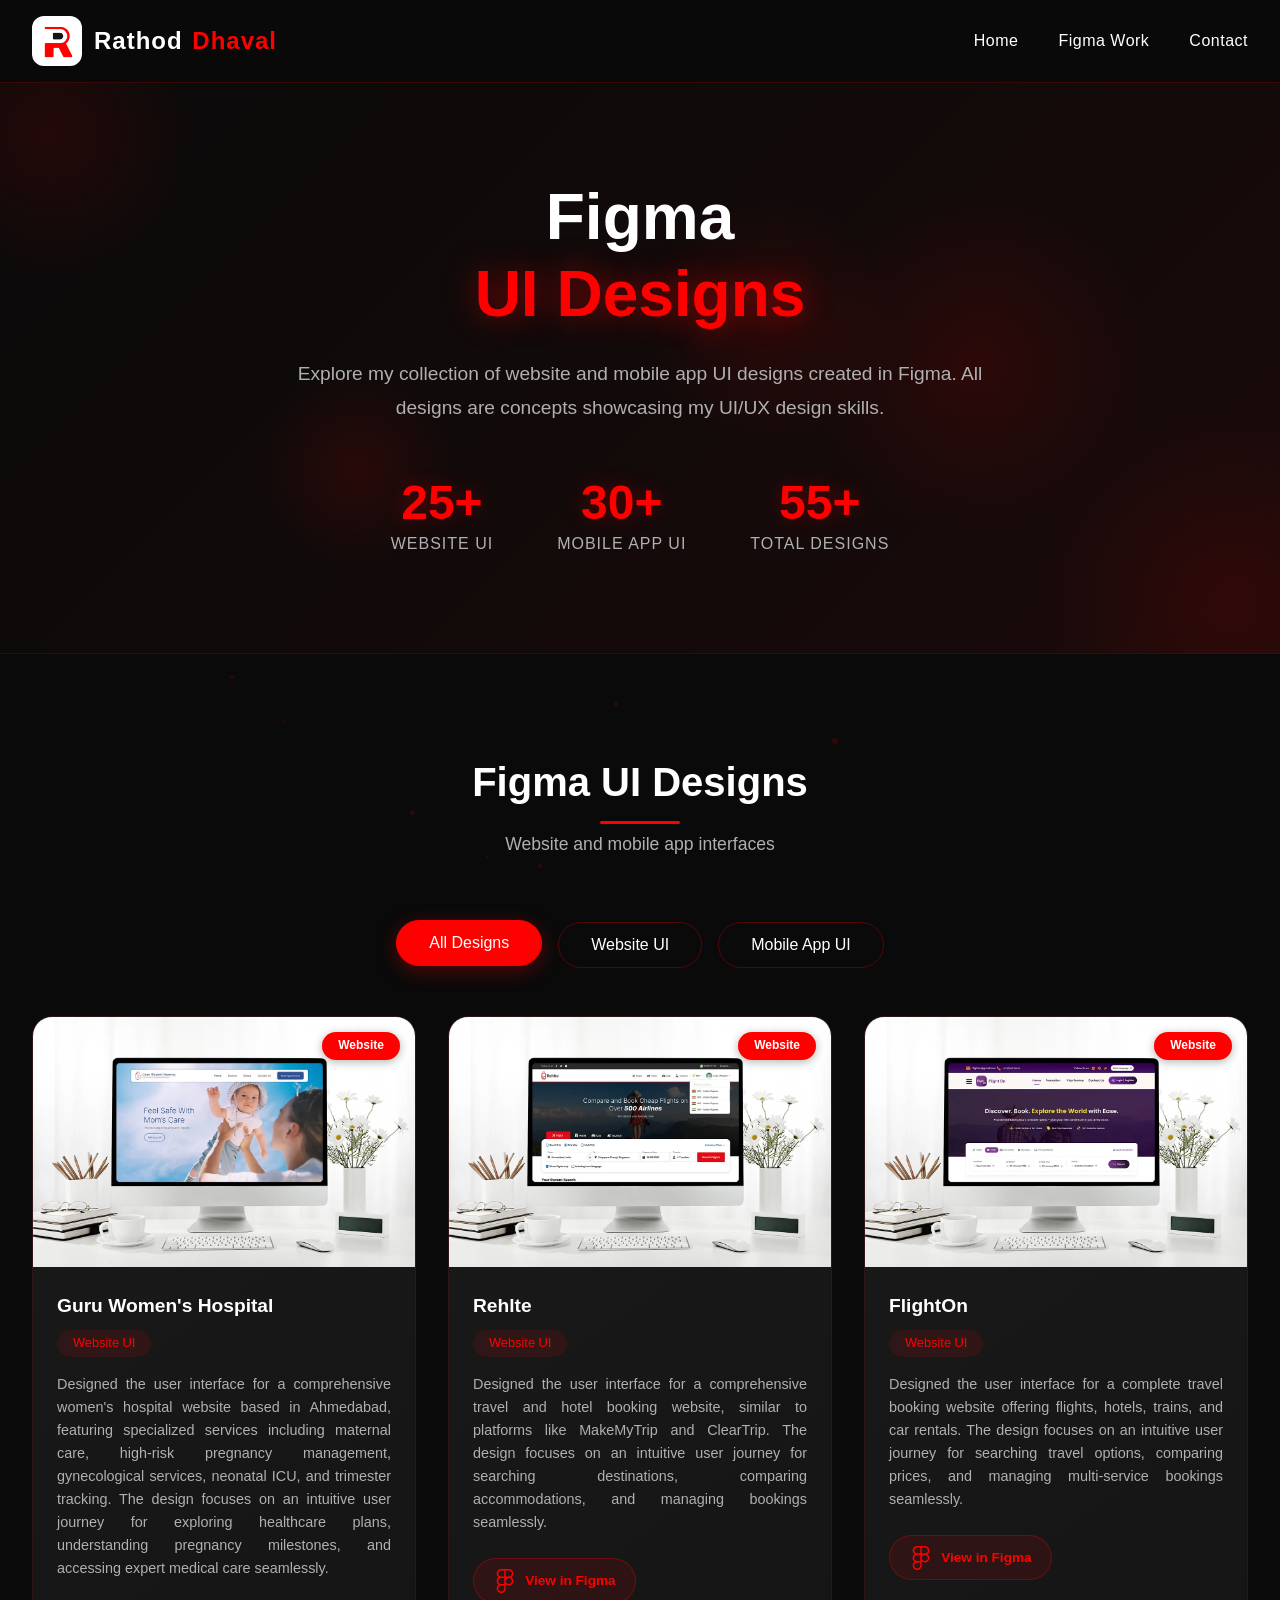
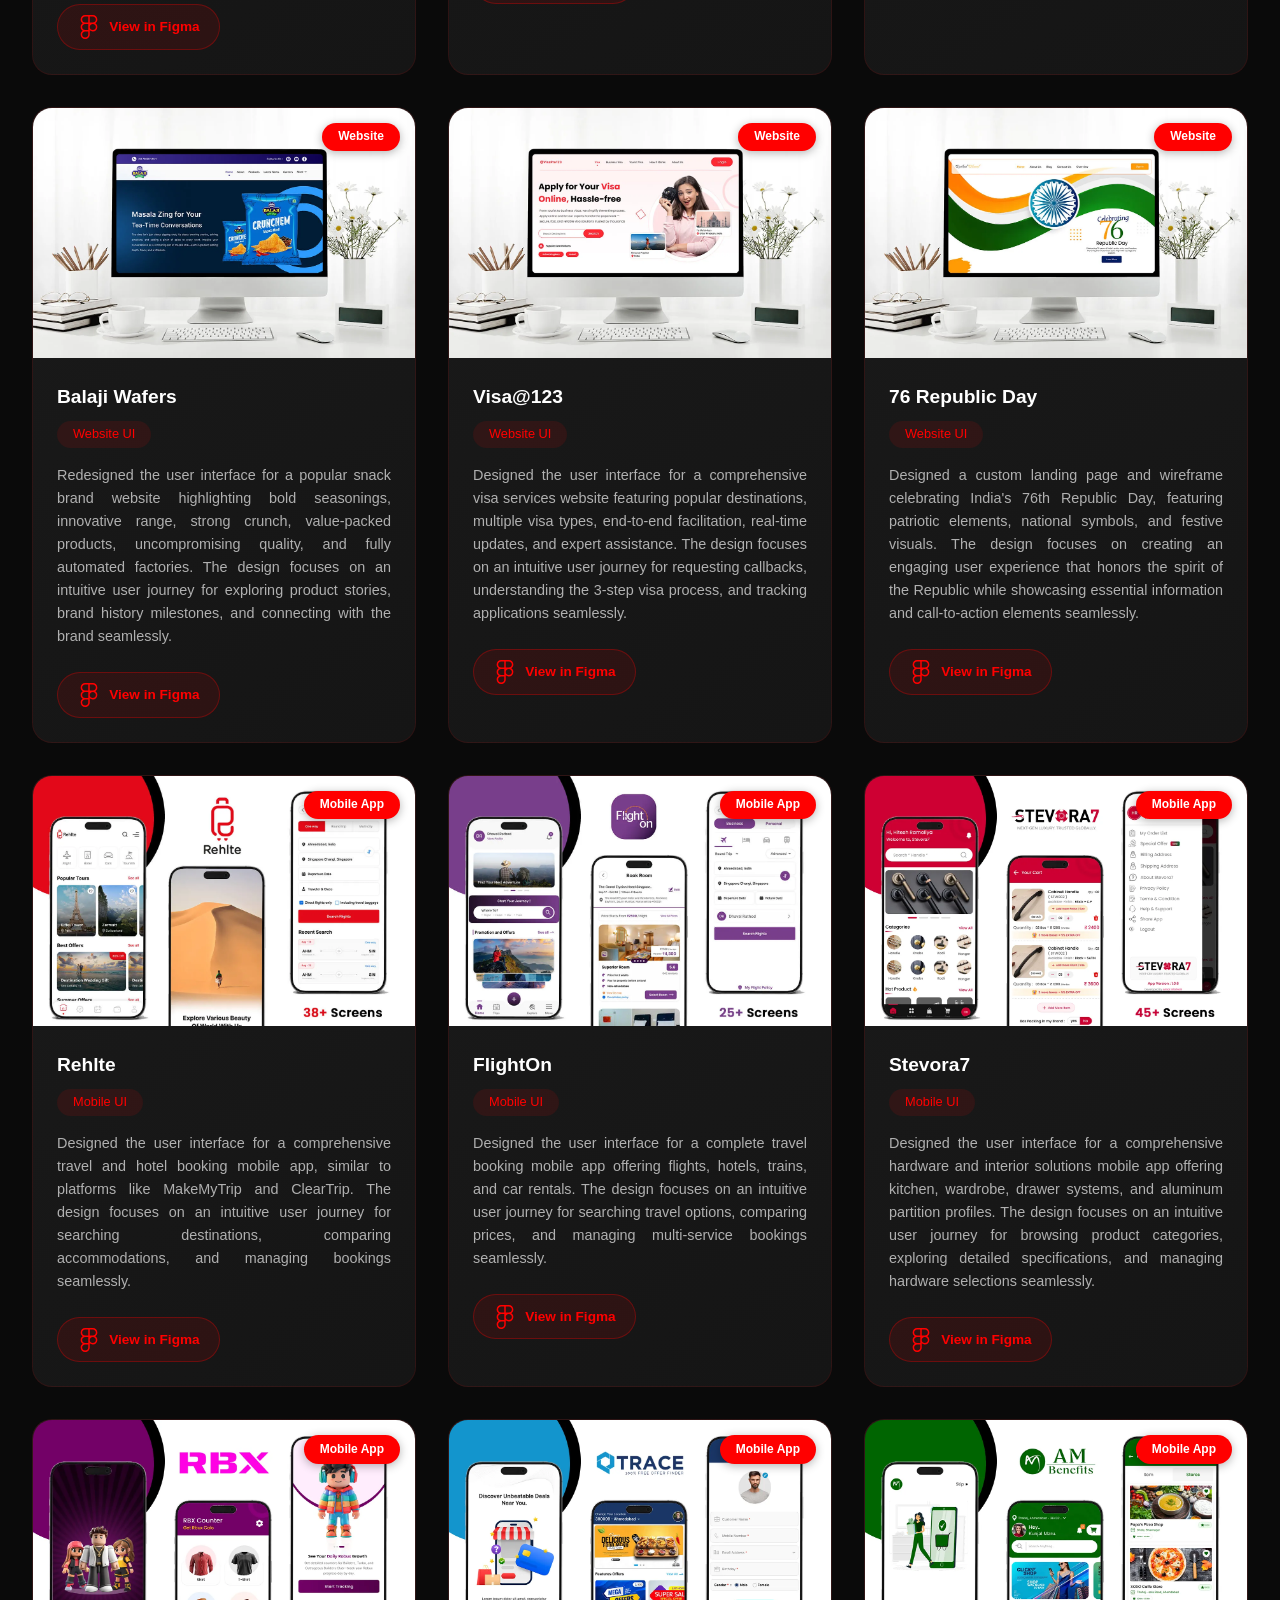
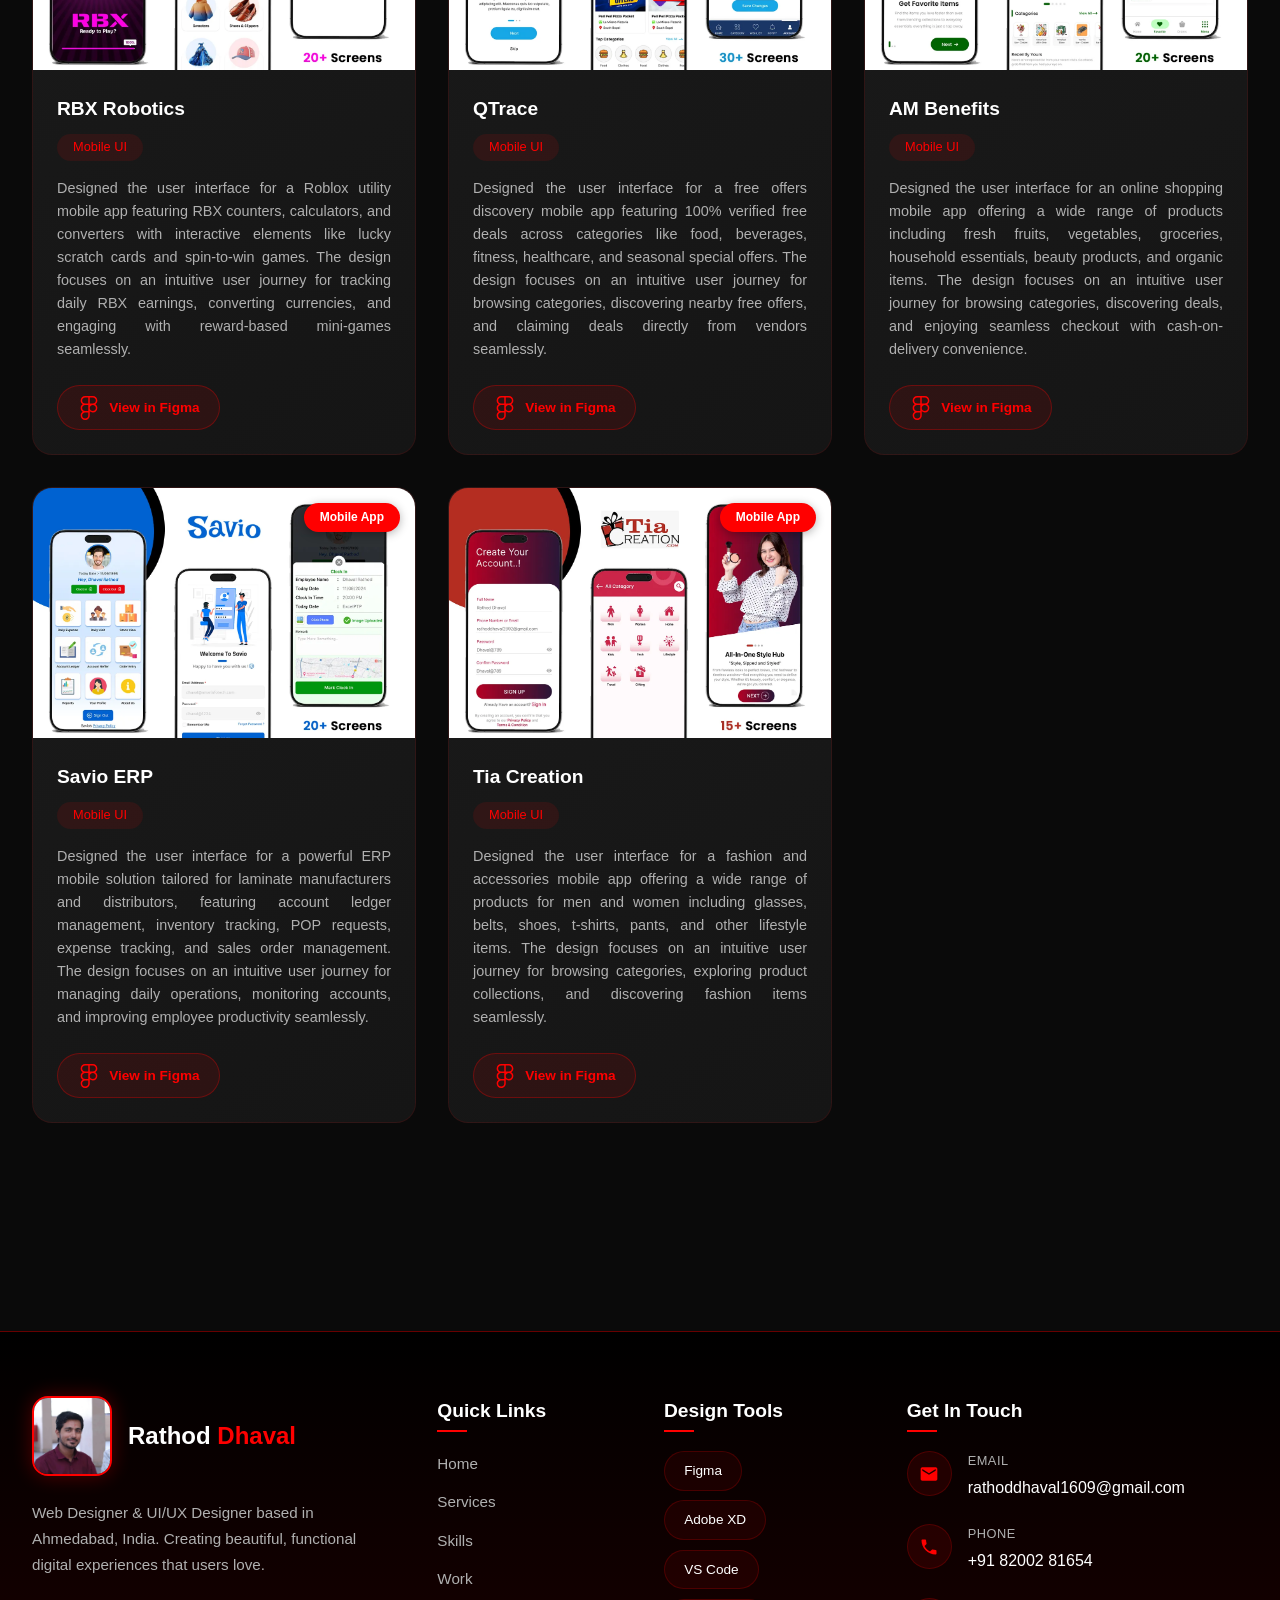
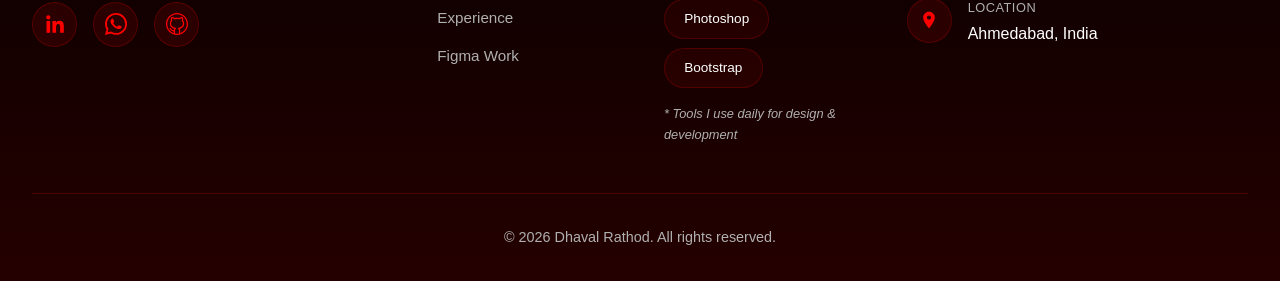
==== commit d6fd05b2: "done done done" ====
--- a/figma.html
+++ b/figma.html
@@ -15,7 +15,7 @@
     <!-- ========== OPEN GRAPH / SOCIAL MEDIA META TAGS ========== -->
     <meta property="og:title" content="Figma UI Designs - Dhaval Rathod">
     <meta property="og:description" content="Collection of website and mobile app UI designs created in Figma">
-    <meta property="og:image" content="img/figma-preview.jpg">
+    <meta property="og:image" content="https://dhavalrathod.com/img/gemini.png">
     <meta property="og:url" content="https://dhavalrathod.com/figma.html">
     <meta property="og:type" content="website">
 
@@ -28,8 +28,6 @@
 
     <!-- ========== PRELOAD CRITICAL RESOURCES ========== -->
     <link rel="preload" as="image" href="img/logo.png">
-    <link rel="preload" as="image" href="img/gemini.png">
-    <link rel="preconnect" href="https://images.unsplash.com">
 </head>
 
 <body>
@@ -67,7 +65,7 @@
     </div>
 
     <header class="header" id="header">
-        <div class="nav-container">
+        <nav class="nav-container" aria-label="Main navigation">
             <!-- Logo with Red Dot -->
             <a href="index.html" class="logo" aria-label="Dhaval Rathod - Go to homepage">
                 <div class="logo-dot">
@@ -86,12 +84,12 @@
 
 
             <!-- Navigation Links -->
-            <ul class="nav-menu" id="navMenu" role="navigation">
+            <ul class="nav-menu" id="navMenu">
                 <li class="nav-item"><a href="index.html" class="nav-link-new">Home</a></li>
                 <li class="nav-item"><a href="#figmawork" class="nav-link">Figma Work</a></li>
                 <li class="nav-item"><a href="#contact" class="nav-link">Contact</a></li>
             </ul>
-        </div>
+        </nav>
     </header>
     <section class="figma-hero">
         <!-- Animated background circles -->
@@ -150,7 +148,7 @@
                 <div class="figma-card" data-category="website">
                     <div class="figma-card-image">
                         <span class="figma-card-tag">Website</span>
-                        <img src="img/web-3.jpg"
+                        <img src="img/web-3.webp" width="1200" height="800"
                             alt="Guru Women's Hospital website UI design showing maternal care, pregnancy services, and neonatal ICU information"
                             loading="lazy">
                     </div>
@@ -186,7 +184,7 @@
                 <div class="figma-card" data-category="website">
                     <div class="figma-card-image">
                         <span class="figma-card-tag">Website</span>
-                        <img src="img/web-5.jpg"
+                        <img src="img/web-5.webp" width="1200" height="800"
                             alt="Rehlte travel website UI design showing hotel search, destination options, and booking interface"
                             loading="lazy">
                     </div>
@@ -221,7 +219,7 @@
                 <div class="figma-card" data-category="website">
                     <div class="figma-card-image">
                         <span class="figma-card-tag">Website</span>
-                        <img src="img/web-4.jpg"
+                        <img src="img/web-4.webp" width="1200" height="800"
                             alt="FlightOn travel website UI design showing flight search, hotel listings, and multi-service booking interface"
                             loading="lazy">
                     </div>
@@ -256,7 +254,7 @@
                 <div class="figma-card" data-category="website">
                     <div class="figma-card-image">
                         <span class="figma-card-tag">Website</span>
-                        <img src="img/web-1.jpg"
+                        <img src="img/web-1.webp" width="1200" height="800"
                             alt="Balaji Wafers website redesign UI showing snack products, brand story, and quality highlights"
                             loading="lazy">
                     </div>
@@ -292,7 +290,7 @@
                 <div class="figma-card" data-category="website">
                     <div class="figma-card-image">
                         <span class="figma-card-tag">Website</span>
-                        <img src="img/web-2.jpg"
+                        <img src="img/web-2.webp" width="1200" height="800"
                             alt="Visa@123 website UI design showing visa services, popular destinations, and 3-step application process"
                             loading="lazy">
                     </div>
@@ -335,7 +333,7 @@
                 <div class="figma-card" data-category="website">
                     <div class="figma-card-image">
                         <span class="figma-card-tag">Website</span>
-                        <img src="img/web-7.jpg"
+                        <img src="img/web-7.webp" width="1200" height="800"
                             alt="76 Republic Day India landing page UI design with patriotic theme and national symbols"
                             loading="lazy">
                     </div>
@@ -374,7 +372,7 @@
                 <div class="figma-card" data-category="mobile">
                     <div class="figma-card-image">
                         <span class="figma-card-tag">Mobile App</span>
-                        <img src="img/mob-1.jpg"
+                        <img src="img/mob-1.webp" width="1200" height="800"
                             alt="Rehlte travel booking app UI design showing hotel search and booking interface"
                             loading="lazy">
                     </div>
@@ -409,7 +407,7 @@
                 <div class="figma-card" data-category="mobile">
                     <div class="figma-card-image">
                         <span class="figma-card-tag">Mobile App</span>
-                        <img src="img/mob-2.jpg"
+                        <img src="img/mob-2.webp" width="1200" height="800"
                             alt="FlightOn travel booking app UI design showing flight search, hotel listings, and train booking interface"
                             loading="lazy">
                     </div>
@@ -444,7 +442,7 @@
                 <div class="figma-card" data-category="mobile">
                     <div class="figma-card-image">
                         <span class="figma-card-tag">Mobile App</span>
-                        <img src="img/mob-3.jpg"
+                        <img src="img/mob-3.webp" width="1200" height="800"
                             alt="Stevora7 hardware and interior solutions app UI design showing kitchen hardware, wardrobe systems, and aluminum partition products"
                             loading="lazy">
                     </div>
@@ -480,7 +478,7 @@
                 <div class="figma-card" data-category="mobile">
                     <div class="figma-card-image">
                         <span class="figma-card-tag">Mobile App</span>
-                        <img src="img/mob-4.jpg"
+                        <img src="img/mob-4.webp" width="1200" height="800"
                             alt="RBX Robotics mobile app UI design showing RBX counter, calculator interface, and reward games like lucky scratch and spin to win"
                             loading="lazy">
                     </div>
@@ -516,7 +514,7 @@
                 <div class="figma-card" data-category="mobile">
                     <div class="figma-card-image">
                         <span class="figma-card-tag">Mobile App</span>
-                        <img src="img/mob-5.jpg"
+                        <img src="img/mob-5.webp" width="1200" height="800"
                             alt="QTrace free offers discovery app UI design showing food, fitness, healthcare deals and seasonal offers interface"
                             loading="lazy">
                     </div>
@@ -552,7 +550,7 @@
                 <div class="figma-card" data-category="mobile">
                     <div class="figma-card-image">
                         <span class="figma-card-tag">Mobile App</span>
-                        <img src="img/mob-7.jpg"
+                        <img src="img/mob-7.webp" width="1200" height="800"
                             alt="AM Benefits online shopping app UI design showing grocery products, fresh fruits, vegetables, and household essentials interface"
                             loading="lazy">
                     </div>
@@ -588,7 +586,7 @@
                 <div class="figma-card" data-category="mobile">
                     <div class="figma-card-image">
                         <span class="figma-card-tag">Mobile App</span>
-                        <img src="img/mob-8.jpg"
+                        <img src="img/mob-8.webp" width="1200" height="800"
                             alt="Savio ERP mobile app UI design showing account ledger, inventory tracking, and sales order management interface"
                             loading="lazy">
                     </div>
@@ -624,7 +622,7 @@
                 <div class="figma-card" data-category="mobile">
                     <div class="figma-card-image">
                         <span class="figma-card-tag">Mobile App</span>
-                        <img src="img/mob-6.jpg"
+                        <img src="img/mob-6.webp" width="1200" height="800"
                             alt="Tia Creation fashion app UI design showing men and women products including glasses, belts, shoes, t-shirts and pants"
                             loading="lazy">
                     </div>
@@ -666,7 +664,7 @@
                 <div class="footer-col footer-col-profile">
                     <div class="footer-profile">
                         <div class="footer-profile-image-wrapper">
-                            <img src="img/dd.jpg" alt="Dhaval Rathod" class="footer-profile-image" loading="lazy">
+                            <img src="img/dd.webp" width="720" height="733" alt="Dhaval Rathod" class="footer-profile-image" loading="lazy">
                         </div>
                         <h3 class="footer-profile-name">Rathod <span>Dhaval</span></h3>
                     </div>
@@ -715,10 +713,10 @@
                     <h3 class="footer-title">Quick Links</h3>
                     <ul class="footer-links">
                         <li><a href="index.html">Home</a></li>
-                        <li><a href="#services">Services</a></li>
-                        <li><a href="#skills">Skills</a></li>
-                        <li><a href="#work">Work</a></li>
-                        <li><a href="#experience">Experience</a></li>
+                        <li><a href="index.html#services">Services</a></li>
+                        <li><a href="index.html#skills">Skills</a></li>
+                        <li><a href="index.html#work">Work</a></li>
+                        <li><a href="index.html#experience">Experience</a></li>
                         <li><a href="figma.html">Figma Work</a></li>
                     </ul>
                 </div>
